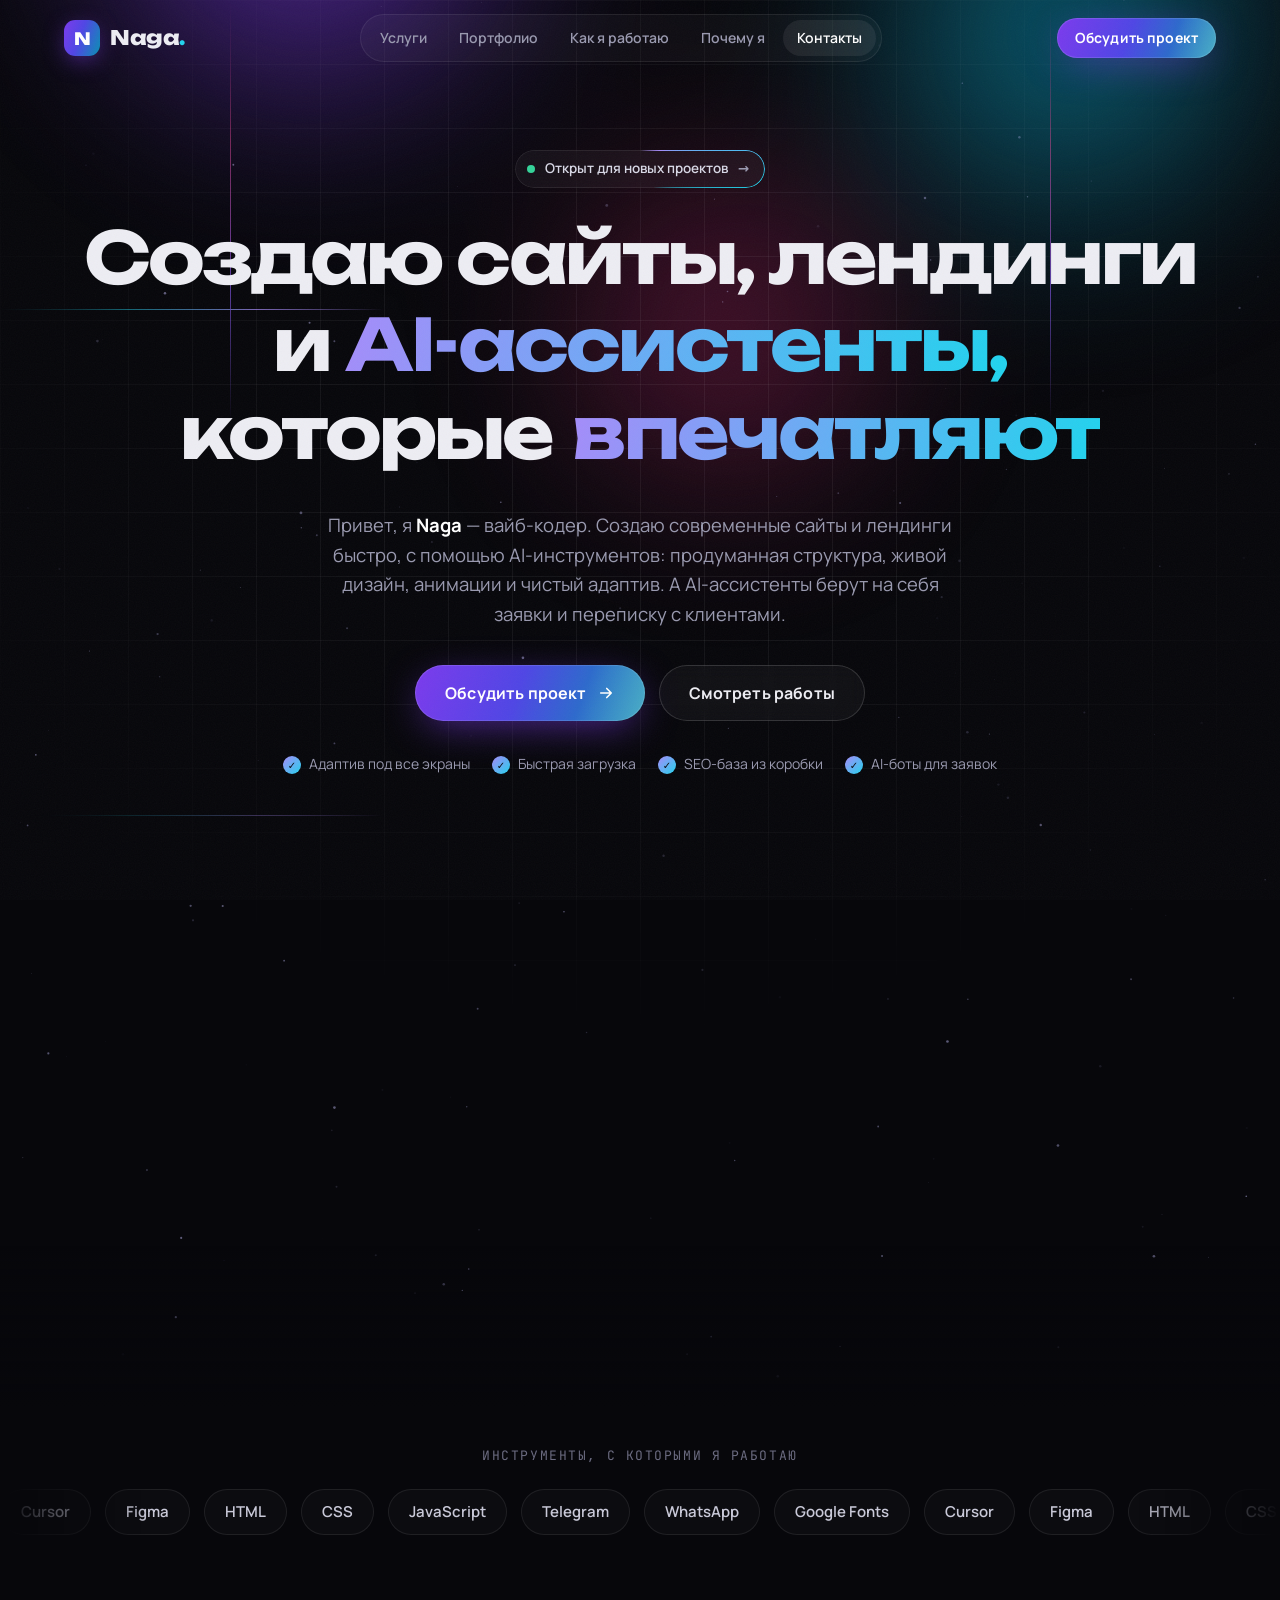
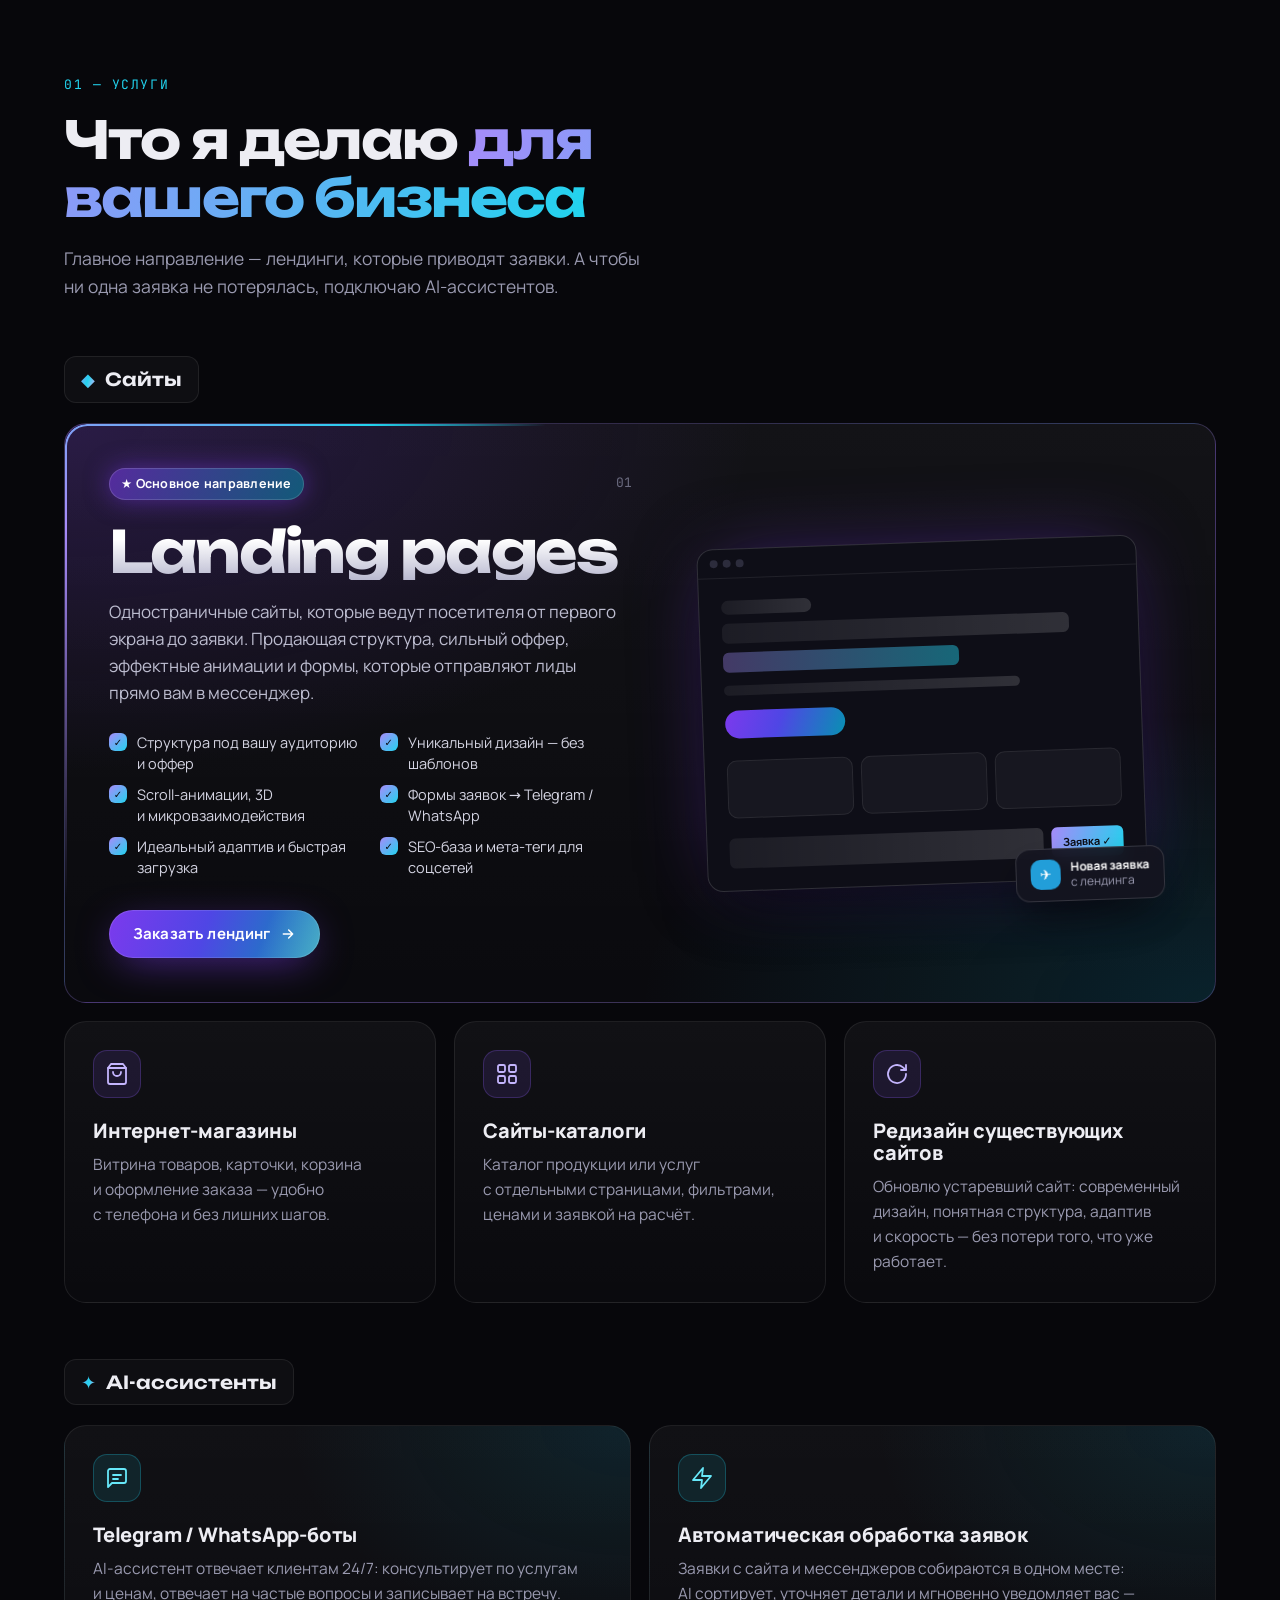
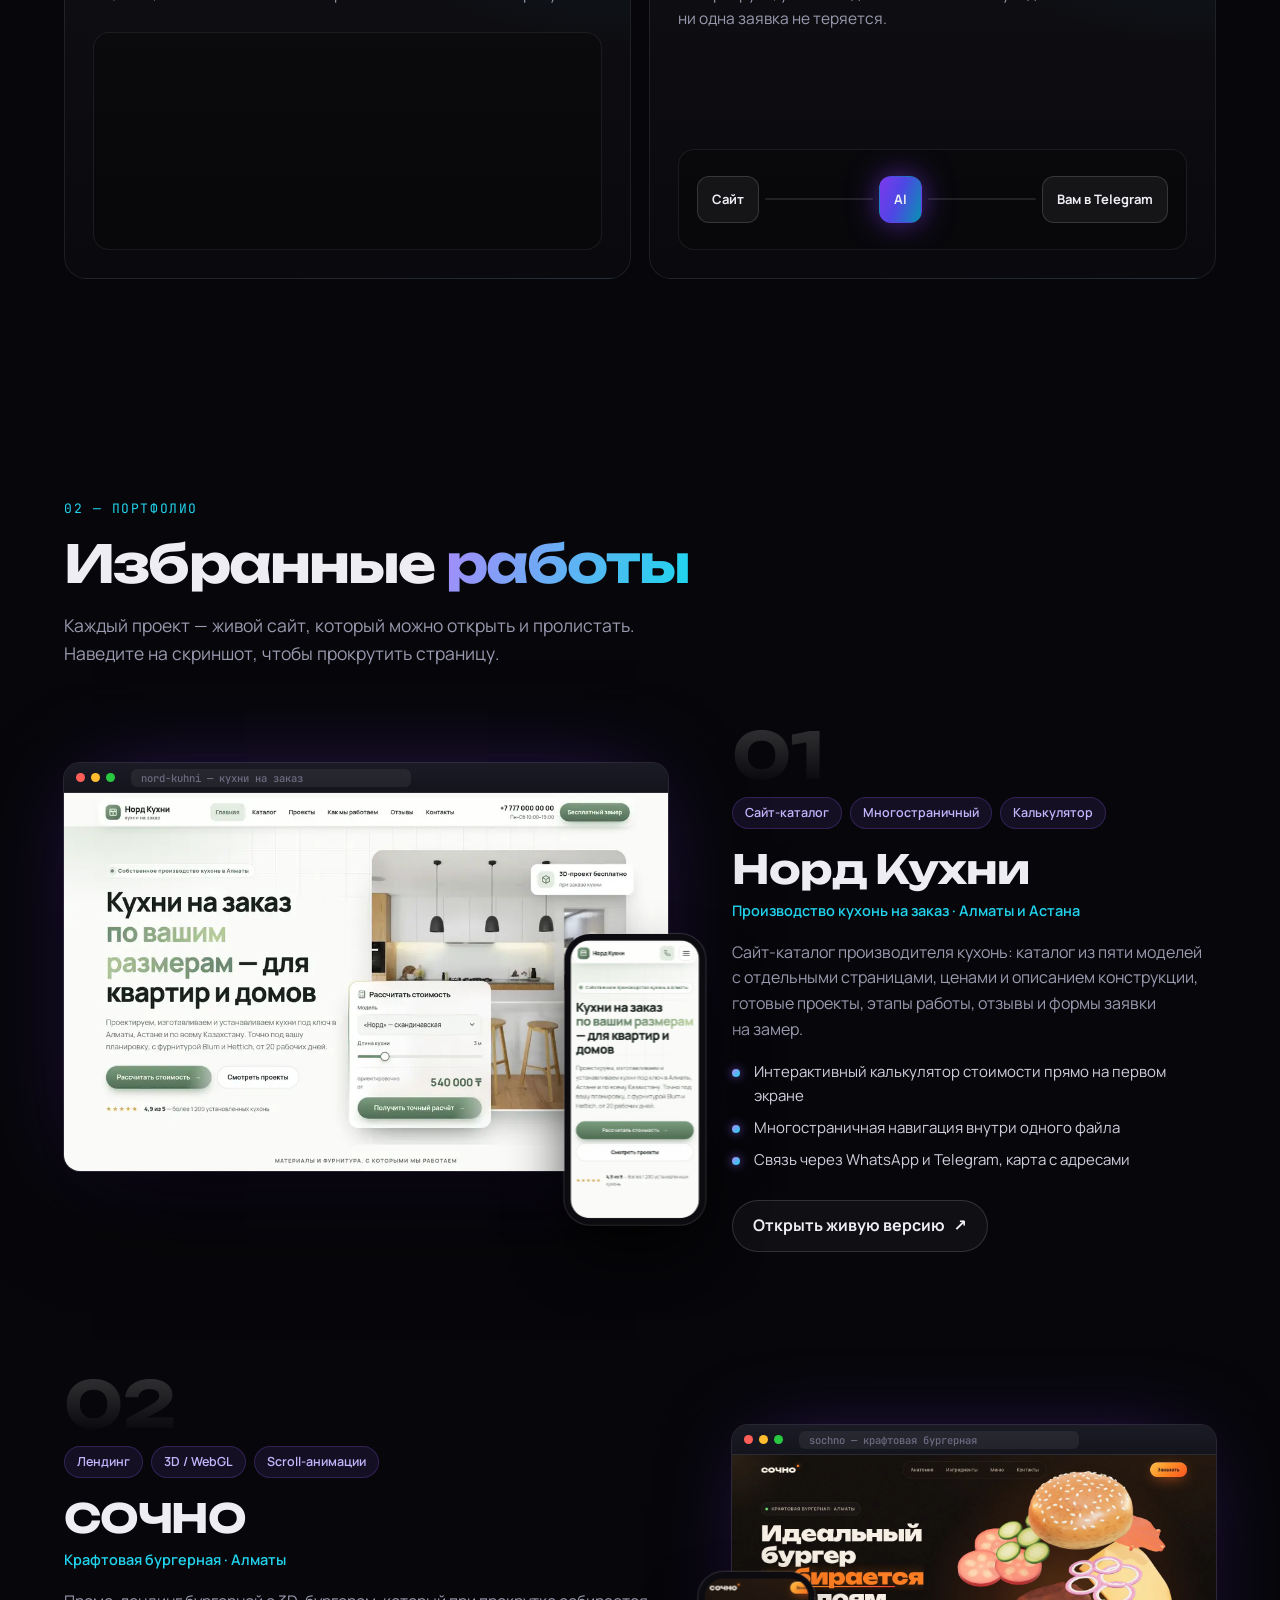
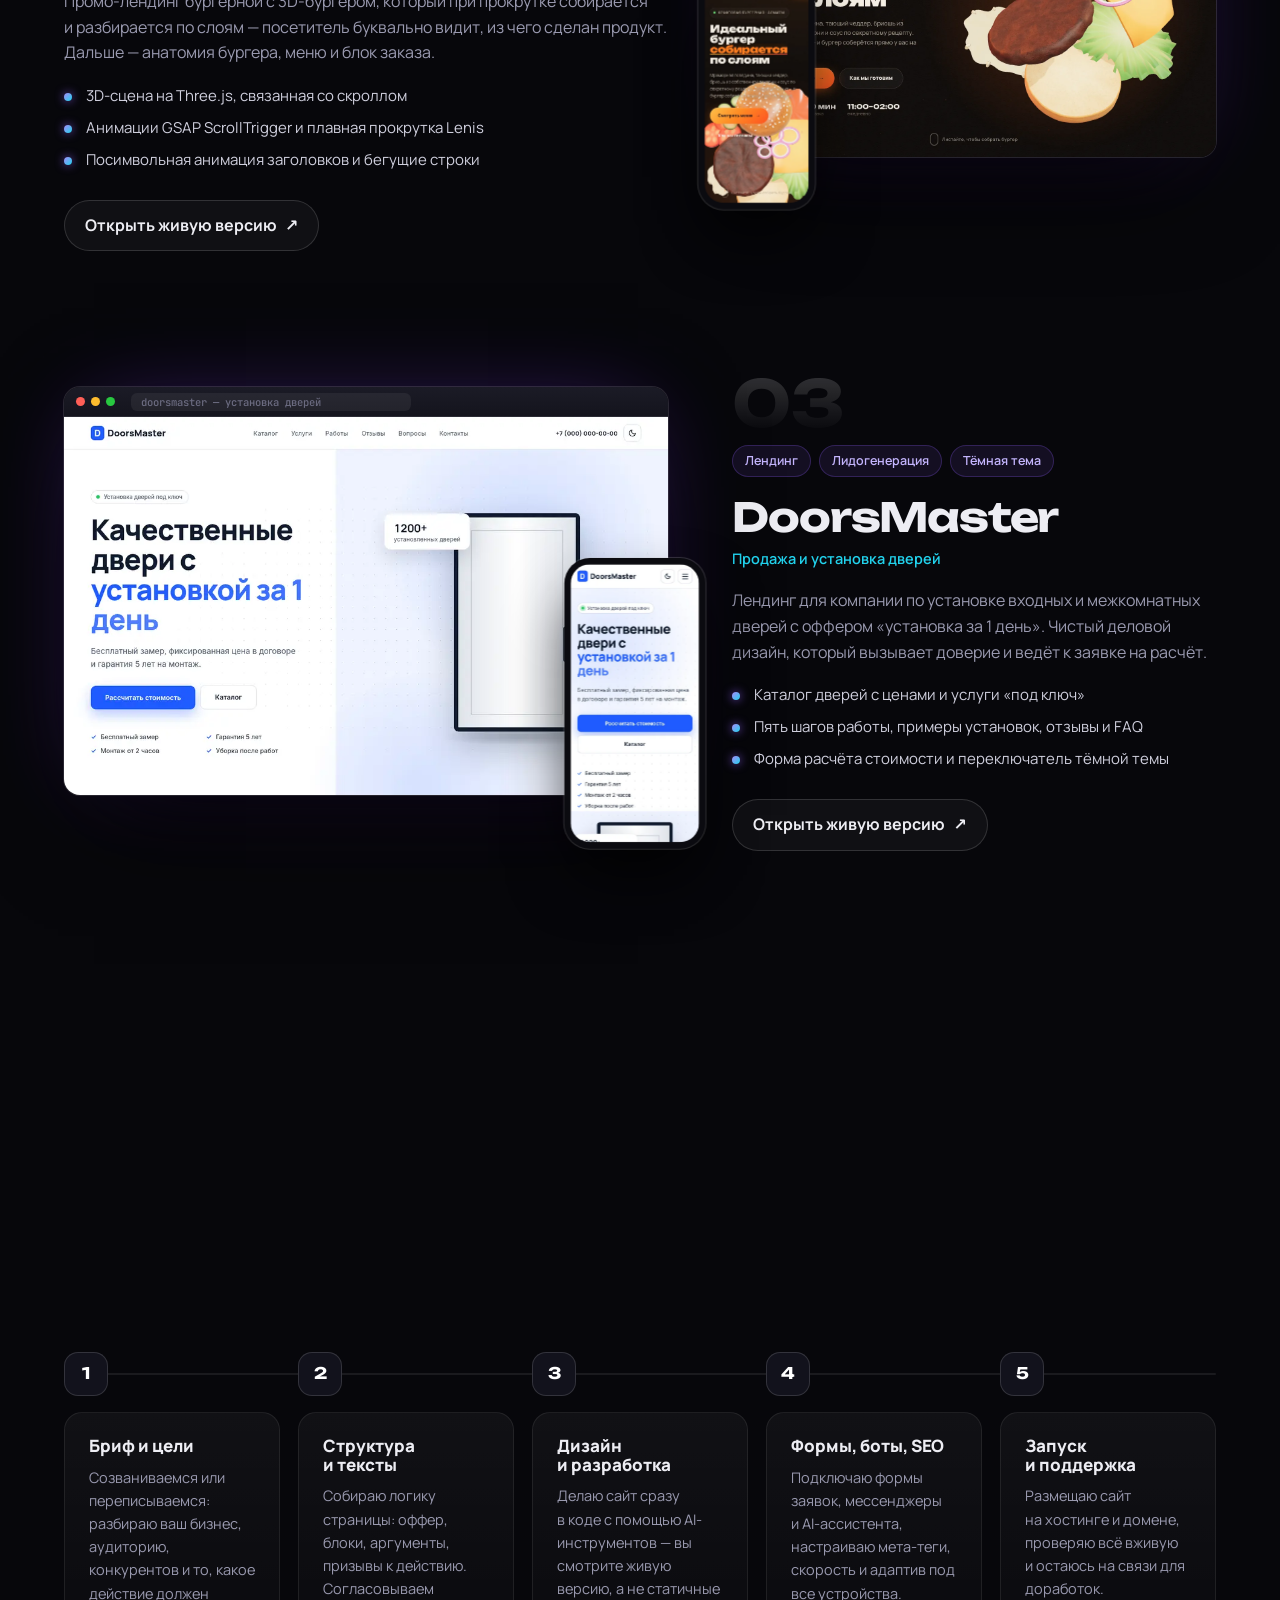
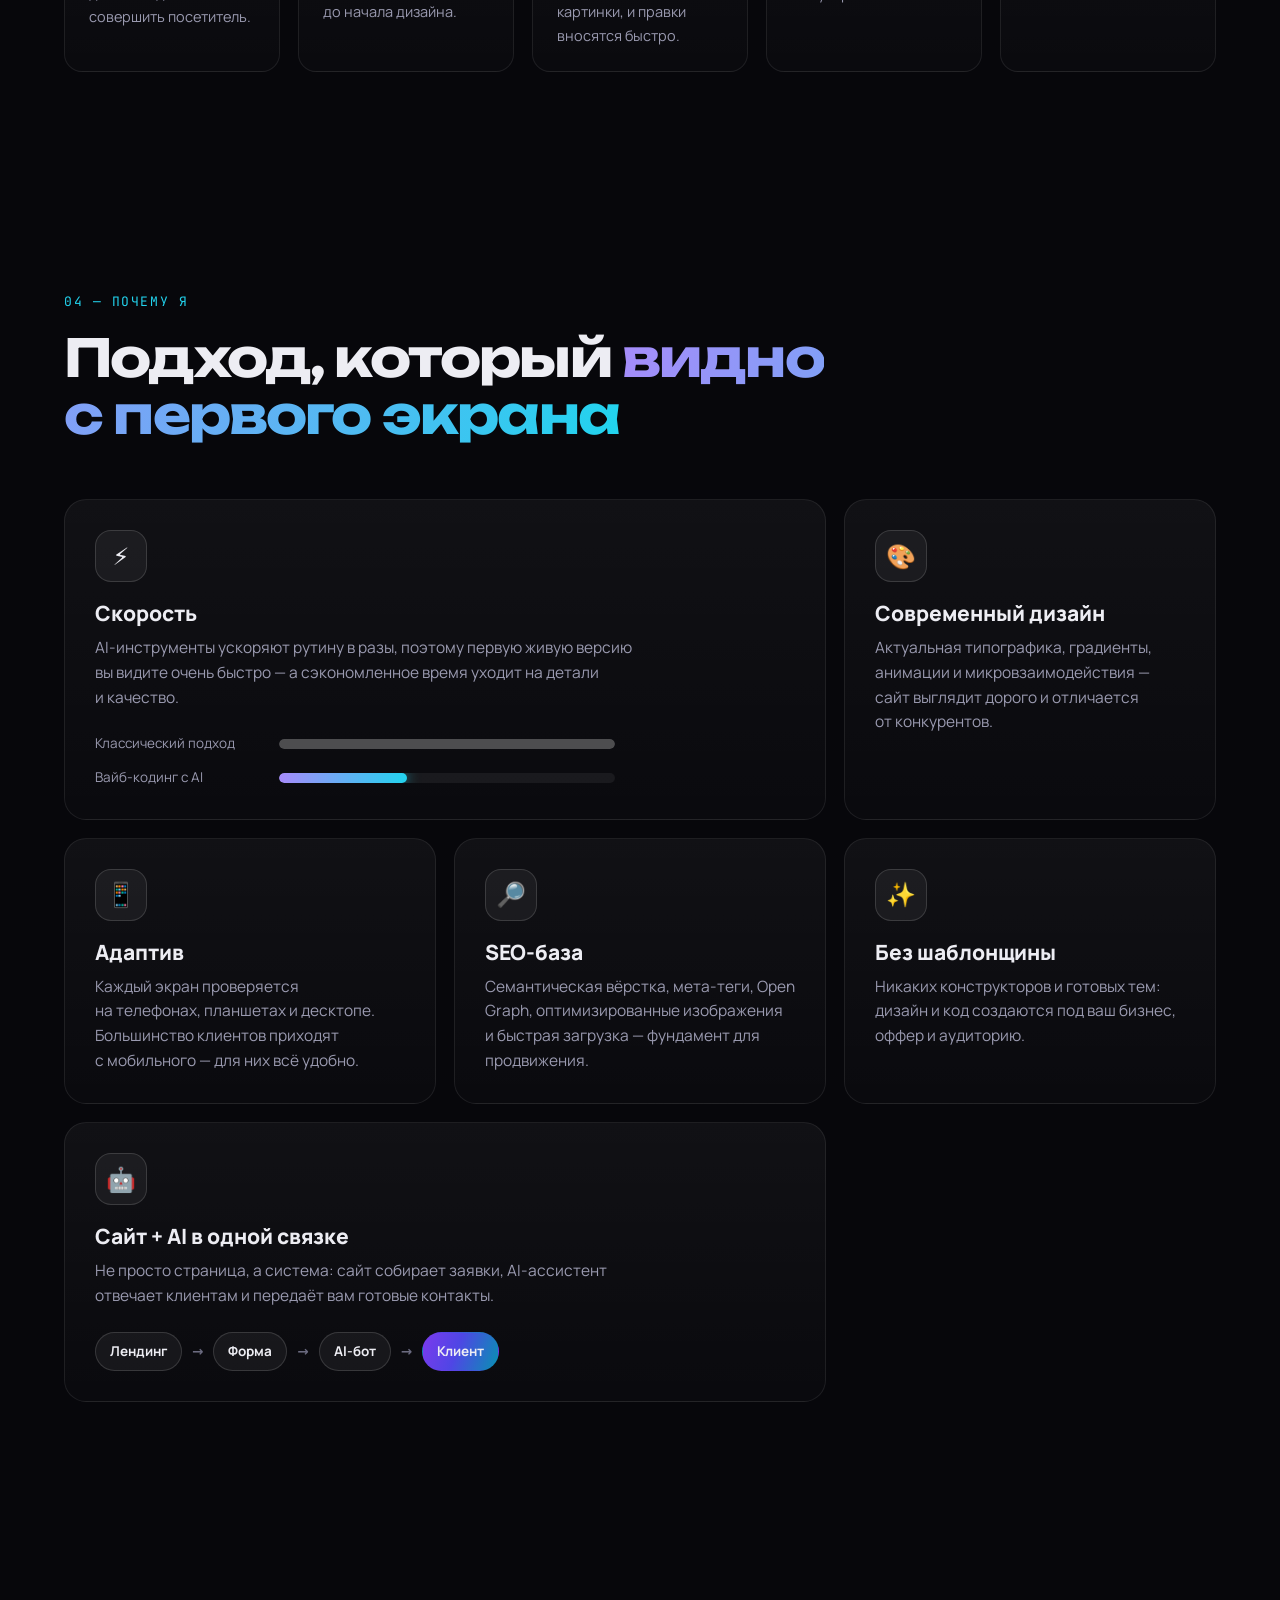
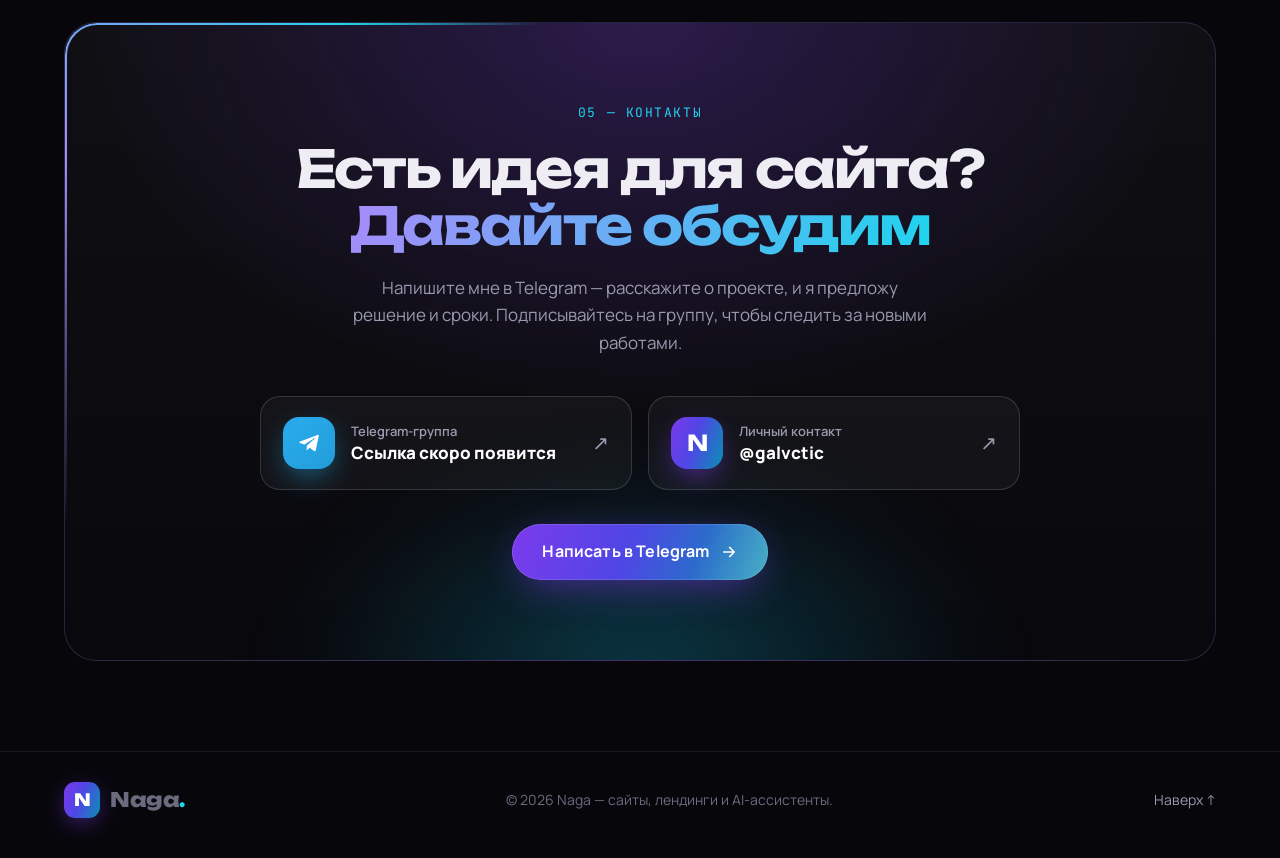
==== index.html @ 46226ffd "Add files via upload" ====
<!DOCTYPE html>
<html lang="ru">
<head>
  <meta charset="UTF-8">
  <meta name="viewport" content="width=device-width, initial-scale=1">
  <title>Naga — сайты, лендинги и AI-ассистенты</title>
  <meta name="description" content="Naga — вайб-кодер. Создаю современные сайты, лендинги и AI-ассистентов быстро и с вниманием к деталям: дизайн, анимации, адаптив, SEO-база.">
  <meta name="theme-color" content="#07070b">
  <meta property="og:title" content="Naga — сайты, лендинги и AI-ассистенты">
  <meta property="og:description" content="Современные лендинги, интернет-магазины, сайты-каталоги и AI-боты для бизнеса.">
  <meta property="og:image" content="assets/img/nord-kitchens-desktop.webp">
  <link rel="icon" href="data:image/svg+xml,%3Csvg xmlns='http://www.w3.org/2000/svg' viewBox='0 0 64 64'%3E%3Cdefs%3E%3ClinearGradient id='g' x1='0' y1='0' x2='1' y2='1'%3E%3Cstop offset='0' stop-color='%238b5cf6'/%3E%3Cstop offset='1' stop-color='%2322d3ee'/%3E%3C/linearGradient%3E%3C/defs%3E%3Crect width='64' height='64' rx='16' fill='url(%23g)'/%3E%3Ctext x='32' y='44' font-family='Arial' font-weight='800' font-size='34' text-anchor='middle' fill='white'%3EN%3C/text%3E%3C/svg%3E">
  <link rel="stylesheet" href="assets/css/fonts.css">
  <link rel="stylesheet" href="assets/css/style.css">
</head>
<body>
  <div class="noise" aria-hidden="true"></div>
  <div class="cursor-glow" aria-hidden="true"></div>

  <!-- ============ NAV ============ -->
  <header class="nav" id="nav">
    <div class="container nav__inner">
      <a href="#top" class="logo" aria-label="Naga — на главную">
        <span class="logo__mark">N</span>
        <span class="logo__text">Naga<span class="logo__dot">.</span></span>
      </a>
      <nav class="nav__links" aria-label="Основная навигация">
        <a href="#services">Услуги</a>
        <a href="#works">Портфолио</a>
        <a href="#process">Как я работаю</a>
        <a href="#why">Почему я</a>
        <a href="#contacts">Контакты</a>
      </nav>
      <a href="#contacts" class="btn btn--shimmer btn--sm nav__cta"><span>Обсудить проект</span></a>
      <button class="nav__burger" aria-label="Открыть меню" aria-expanded="false"><span></span><span></span></button>
    </div>
    <div class="nav__mobile">
      <a href="#services">Услуги</a>
      <a href="#works">Портфолио</a>
      <a href="#process">Как я работаю</a>
      <a href="#why">Почему я</a>
      <a href="#contacts">Контакты</a>
    </div>
  </header>

  <main id="top">
    <!-- ============ HERO ============ -->
    <section class="hero">
      <div class="hero__bg" aria-hidden="true">
        <div class="aurora">
          <span class="aurora__blob a1"></span>
          <span class="aurora__blob a2"></span>
          <span class="aurora__blob a3"></span>
        </div>
        <div class="grid-bg"></div>
        <div class="beams">
          <span class="beam beam--h" style="--top:22%; --d:0s"></span>
          <span class="beam beam--h" style="--top:58%; --d:2.4s"></span>
          <span class="beam beam--v" style="--left:18%; --d:1.2s"></span>
          <span class="beam beam--v" style="--left:82%; --d:3.4s"></span>
        </div>
        <canvas class="stars" id="stars"></canvas>
      </div>

      <div class="container hero__content">
        <a href="#contacts" class="pill reveal">
          <span class="pill__dot"></span>
          Открыт для новых проектов
          <span class="pill__arrow">→</span>
        </a>

        <h1 class="hero__title">
          <span class="split-line"><span class="split">Создаю сайты, лендинги</span></span>
          <span class="split-line"><span class="split">и&nbsp;<span class="grad-text">AI-ассистенты,</span></span></span>
          <span class="split-line hero__rotate-line">
            <span class="split">которые</span>
            <span class="word-rotate" aria-live="polite">
              <span class="word-rotate__item is-active">продают</span>
              <span class="word-rotate__item">впечатляют</span>
              <span class="word-rotate__item">работают 24/7</span>
            </span>
          </span>
        </h1>

        <p class="hero__lead reveal" style="--delay:.5s">
          Привет, я <strong>Naga</strong> — вайб-кодер. Создаю современные сайты и&nbsp;лендинги быстро, с&nbsp;помощью AI-инструментов: продуманная структура, живой дизайн, анимации и&nbsp;чистый адаптив. А&nbsp;AI-ассистенты берут на&nbsp;себя заявки и&nbsp;переписку с&nbsp;клиентами.
        </p>

        <div class="hero__actions reveal" style="--delay:.65s">
          <a href="#contacts" class="btn btn--shimmer btn--lg"><span>Обсудить проект</span>
            <svg width="18" height="18" viewBox="0 0 24 24" fill="none" stroke="currentColor" stroke-width="2.2" stroke-linecap="round" stroke-linejoin="round"><path d="M5 12h14M13 6l6 6-6 6"/></svg>
          </a>
          <a href="#works" class="btn btn--ghost btn--lg"><span>Смотреть работы</span></a>
        </div>

        <ul class="hero__chips reveal" style="--delay:.8s">
          <li><span class="tick">✓</span>Адаптив под все экраны</li>
          <li><span class="tick">✓</span>Быстрая загрузка</li>
          <li><span class="tick">✓</span>SEO-база из коробки</li>
          <li><span class="tick">✓</span>AI-боты для заявок</li>
        </ul>
      </div>

      <!-- floating 3D showcase -->
      <div class="container">
        <div class="showcase reveal" style="--delay:.9s" id="showcase">
          <div class="showcase__stage">
            <figure class="sframe sframe--left">
              <div class="bframe__bar"><i></i><i></i><i></i><span>sochno.kz</span></div>
              <img src="assets/img/sochno-burgers-desktop-sm.webp" alt="Лендинг бургерной СОЧНО" width="720" height="450" loading="eager">
            </figure>
            <figure class="sframe sframe--center">
              <div class="bframe__bar"><i></i><i></i><i></i><span>nord-kuhni.kz</span></div>
              <img src="assets/img/nord-kitchens-desktop.webp" alt="Сайт Норд Кухни" width="1440" height="900" loading="eager">
            </figure>
            <figure class="sframe sframe--right">
              <div class="bframe__bar"><i></i><i></i><i></i><span>doorsmaster.kz</span></div>
              <img src="assets/img/doorsmaster-desktop-sm.webp" alt="Лендинг DoorsMaster" width="720" height="450" loading="eager">
            </figure>
          </div>
          <div class="showcase__glow"></div>
        </div>
      </div>
    </section>

    <!-- ============ MARQUEE ============ -->
    <section class="marquee-sec" aria-label="Инструменты и технологии">
      <p class="eyebrow eyebrow--center">Инструменты, с&nbsp;которыми я&nbsp;работаю</p>
      <div class="marquee">
        <div class="marquee__track">
          <span>Cursor</span><span>Figma</span><span>HTML</span><span>CSS</span><span>JavaScript</span><span>Telegram</span><span>WhatsApp</span><span>Google Fonts</span><span>Cursor</span><span>Figma</span><span>HTML</span><span>CSS</span><span>JavaScript</span><span>Telegram</span><span>WhatsApp</span><span>Google Fonts</span>
        </div>
        <div class="marquee__track" aria-hidden="true">
          <span>Cursor</span><span>Figma</span><span>HTML</span><span>CSS</span><span>JavaScript</span><span>Telegram</span><span>WhatsApp</span><span>Google Fonts</span><span>Cursor</span><span>Figma</span><span>HTML</span><span>CSS</span><span>JavaScript</span><span>Telegram</span><span>WhatsApp</span><span>Google Fonts</span>
        </div>
      </div>
    </section>

    <!-- ============ SERVICES ============ -->
    <section class="section" id="services">
      <div class="container">
        <div class="section__head reveal">
          <p class="eyebrow">01 — Услуги</p>
          <h2 class="h2">Что я&nbsp;делаю <span class="grad-text">для вашего бизнеса</span></h2>
          <p class="section__sub">Главное направление — лендинги, которые приводят заявки. А&nbsp;чтобы ни&nbsp;одна заявка не&nbsp;потерялась, подключаю AI-ассистентов.</p>
        </div>

        <div class="group-label reveal"><span class="group-label__icon">◆</span> Сайты</div>
        <div class="services">
          <!-- FEATURED: Landing pages -->
          <article class="card card--featured spot reveal">
            <div class="border-beam" aria-hidden="true"></div>
            <div class="featured__body">
              <div class="featured__top">
                <span class="badge badge--hot">★ Основное направление</span>
                <span class="card__num">01</span>
              </div>
              <h3 class="featured__title">Landing pages</h3>
              <p class="featured__text">Одностраничные сайты, которые ведут посетителя от&nbsp;первого экрана до&nbsp;заявки. Продающая структура, сильный оффер, эффектные анимации и&nbsp;формы, которые отправляют лиды прямо вам в&nbsp;мессенджер.</p>
              <ul class="checklist">
                <li>Структура под вашу аудиторию и&nbsp;оффер</li>
                <li>Уникальный дизайн — без шаблонов</li>
                <li>Scroll-анимации, 3D и&nbsp;микровзаимодействия</li>
                <li>Формы заявок → Telegram / WhatsApp</li>
                <li>Идеальный адаптив и&nbsp;быстрая загрузка</li>
                <li>SEO-база и&nbsp;мета-теги для соцсетей</li>
              </ul>
              <a href="#contacts" class="btn btn--shimmer"><span>Заказать лендинг</span>
                <svg width="16" height="16" viewBox="0 0 24 24" fill="none" stroke="currentColor" stroke-width="2.2" stroke-linecap="round" stroke-linejoin="round"><path d="M5 12h14M13 6l6 6-6 6"/></svg>
              </a>
            </div>
            <div class="featured__visual" aria-hidden="true">
              <div class="wire">
                <div class="wire__bar"><i></i><i></i><i></i></div>
                <div class="wire__hero">
                  <span class="sk sk--pill"></span>
                  <span class="sk sk--h1"></span>
                  <span class="sk sk--h1 short"></span>
                  <span class="sk sk--p"></span>
                  <span class="sk sk--btn"></span>
                </div>
                <div class="wire__cards"><span></span><span></span><span></span></div>
                <div class="wire__form"><span class="sk sk--input"></span><span class="sk sk--send">Заявка ✓</span></div>
                <div class="wire__toast"><span class="toast__icon">✈</span><span><b>Новая заявка</b><br>с лендинга</span></div>
              </div>
            </div>
          </article>

          <article class="card spot reveal">
            <div class="card__icon">
              <svg viewBox="0 0 24 24" fill="none" stroke="currentColor" stroke-width="1.8" stroke-linecap="round" stroke-linejoin="round"><path d="M6 2 3 6v14a2 2 0 0 0 2 2h14a2 2 0 0 0 2-2V6l-3-4z"/><path d="M3 6h18"/><path d="M16 10a4 4 0 0 1-8 0"/></svg>
            </div>
            <h3 class="card__title">Интернет-магазины</h3>
            <p class="card__text">Витрина товаров, карточки, корзина и&nbsp;оформление заказа — удобно с&nbsp;телефона и&nbsp;без лишних шагов.</p>
          </article>

          <article class="card spot reveal">
            <div class="card__icon">
              <svg viewBox="0 0 24 24" fill="none" stroke="currentColor" stroke-width="1.8" stroke-linecap="round" stroke-linejoin="round"><rect x="3" y="3" width="7" height="7" rx="1.5"/><rect x="14" y="3" width="7" height="7" rx="1.5"/><rect x="3" y="14" width="7" height="7" rx="1.5"/><rect x="14" y="14" width="7" height="7" rx="1.5"/></svg>
            </div>
            <h3 class="card__title">Сайты-каталоги</h3>
            <p class="card__text">Каталог продукции или услуг с&nbsp;отдельными страницами, фильтрами, ценами и&nbsp;заявкой на&nbsp;расчёт.</p>
          </article>

          <article class="card spot reveal">
            <div class="card__icon">
              <svg viewBox="0 0 24 24" fill="none" stroke="currentColor" stroke-width="1.8" stroke-linecap="round" stroke-linejoin="round"><path d="M21 12a9 9 0 1 1-3-6.7L21 8"/><path d="M21 3v5h-5"/></svg>
            </div>
            <h3 class="card__title">Редизайн существующих сайтов</h3>
            <p class="card__text">Обновлю устаревший сайт: современный дизайн, понятная структура, адаптив и&nbsp;скорость — без потери того, что уже работает.</p>
          </article>
        </div>

        <div class="group-label reveal"><span class="group-label__icon">✦</span> AI-ассистенты</div>
        <div class="services services--ai">
          <article class="card card--ai spot reveal">
            <div class="ai__text">
              <div class="card__icon card__icon--ai">
                <svg viewBox="0 0 24 24" fill="none" stroke="currentColor" stroke-width="1.8" stroke-linecap="round" stroke-linejoin="round"><path d="M21 15a2 2 0 0 1-2 2H7l-4 4V5a2 2 0 0 1 2-2h14a2 2 0 0 1 2 2z"/><path d="M8 9h8M8 13h5"/></svg>
              </div>
              <h3 class="card__title">Telegram / WhatsApp-боты</h3>
              <p class="card__text">AI-ассистент отвечает клиентам 24/7: консультирует по&nbsp;услугам и&nbsp;ценам, отвечает на&nbsp;частые вопросы и&nbsp;записывает на&nbsp;встречу.</p>
            </div>
            <div class="chat" aria-hidden="true">
              <div class="chat__msg chat__msg--in">Здравствуйте! Сколько стоит кухня 3 метра?</div>
              <div class="chat__msg chat__msg--out">Добрый день! 👋 Подскажу ориентир по&nbsp;цене и&nbsp;запишу на&nbsp;бесплатный замер. Какой город?</div>
              <div class="chat__msg chat__msg--in">Алматы</div>
              <div class="chat__typing"><i></i><i></i><i></i></div>
            </div>
          </article>

          <article class="card card--ai spot reveal">
            <div class="ai__text">
              <div class="card__icon card__icon--ai">
                <svg viewBox="0 0 24 24" fill="none" stroke="currentColor" stroke-width="1.8" stroke-linecap="round" stroke-linejoin="round"><path d="M13 2 3 14h9l-1 8 10-12h-9z"/></svg>
              </div>
              <h3 class="card__title">Автоматическая обработка заявок</h3>
              <p class="card__text">Заявки с&nbsp;сайта и&nbsp;мессенджеров собираются в&nbsp;одном месте: AI&nbsp;сортирует, уточняет детали и&nbsp;мгновенно уведомляет вас — ни&nbsp;одна заявка не&nbsp;теряется.</p>
            </div>
            <div class="flow" aria-hidden="true">
              <div class="flow__node">Сайт</div>
              <div class="flow__line"><i></i></div>
              <div class="flow__node flow__node--ai">AI</div>
              <div class="flow__line"><i></i></div>
              <div class="flow__node">Вам в&nbsp;Telegram</div>
            </div>
          </article>
        </div>
      </div>
    </section>

    <!-- ============ WORKS ============ -->
    <section class="section" id="works">
      <div class="container">
        <div class="section__head reveal">
          <p class="eyebrow">02 — Портфолио</p>
          <h2 class="h2">Избранные <span class="grad-text">работы</span></h2>
          <p class="section__sub">Каждый проект — живой сайт, который можно открыть и&nbsp;пролистать. Наведите на&nbsp;скриншот, чтобы прокрутить страницу.</p>
        </div>

        <!-- Case 1 -->
        <article class="case reveal">
          <div class="case__media">
            <a class="bframe tilt" href="works/nord-kitchens.html" target="_blank" rel="noopener" aria-label="Открыть сайт Норд Кухни">
              <div class="bframe__bar"><i></i><i></i><i></i><span>nord-kuhni — кухни на заказ</span></div>
              <div class="bframe__screen bframe__screen--scroll">
                <img src="assets/img/nord-kitchens-full.webp" alt="Сайт «Норд Кухни» — полная страница" width="1000" height="4883" loading="lazy">
              </div>
            </a>
            <div class="phone">
              <img src="assets/img/nord-kitchens-mobile.webp" alt="Мобильная версия «Норд Кухни»" width="390" height="844" loading="lazy">
            </div>
          </div>
          <div class="case__info">
            <span class="case__num">01</span>
            <div class="tags"><span>Сайт-каталог</span><span>Многостраничный</span><span>Калькулятор</span></div>
            <h3 class="case__title">Норд Кухни</h3>
            <p class="case__niche">Производство кухонь на&nbsp;заказ · Алматы и&nbsp;Астана</p>
            <p class="case__text">Сайт-каталог производителя кухонь: каталог из&nbsp;пяти моделей с&nbsp;отдельными страницами, ценами и&nbsp;описанием конструкции, готовые проекты, этапы работы, отзывы и&nbsp;формы заявки на&nbsp;замер.</p>
            <ul class="case__list">
              <li>Интерактивный калькулятор стоимости прямо на&nbsp;первом экране</li>
              <li>Многостраничная навигация внутри одного файла</li>
              <li>Связь через WhatsApp и&nbsp;Telegram, карта с&nbsp;адресами</li>
            </ul>
            <a href="works/nord-kitchens.html" target="_blank" rel="noopener" class="link-arrow">Открыть живую версию <span>↗</span></a>
          </div>
        </article>

        <!-- Case 2 -->
        <article class="case case--reverse reveal">
          <div class="case__media">
            <a class="bframe tilt" href="works/sochno-burgers.html" target="_blank" rel="noopener" aria-label="Открыть лендинг СОЧНО">
              <div class="bframe__bar"><i></i><i></i><i></i><span>sochno — крафтовая бургерная</span></div>
              <div class="bframe__screen bframe__screen--swap">
                <img src="assets/img/sochno-burgers-desktop.webp" alt="Лендинг «СОЧНО» — первый экран" width="1440" height="900" loading="lazy">
                <img class="swap" src="assets/img/sochno-burgers-scroll.webp" alt="Лендинг «СОЧНО» — бургер в собранном виде" width="1440" height="900" loading="lazy">
              </div>
            </a>
            <div class="phone">
              <img src="assets/img/sochno-burgers-mobile.webp" alt="Мобильная версия «СОЧНО»" width="390" height="844" loading="lazy">
            </div>
          </div>
          <div class="case__info">
            <span class="case__num">02</span>
            <div class="tags"><span>Лендинг</span><span>3D / WebGL</span><span>Scroll-анимации</span></div>
            <h3 class="case__title">СОЧНО</h3>
            <p class="case__niche">Крафтовая бургерная · Алматы</p>
            <p class="case__text">Промо-лендинг бургерной с&nbsp;3D-бургером, который при прокрутке собирается и&nbsp;разбирается по&nbsp;слоям — посетитель буквально видит, из&nbsp;чего сделан продукт. Дальше — анатомия бургера, меню и&nbsp;блок заказа.</p>
            <ul class="case__list">
              <li>3D-сцена на&nbsp;Three.js, связанная со&nbsp;скроллом</li>
              <li>Анимации GSAP ScrollTrigger и&nbsp;плавная прокрутка Lenis</li>
              <li>Посимвольная анимация заголовков и&nbsp;бегущие строки</li>
            </ul>
            <a href="works/sochno-burgers.html" target="_blank" rel="noopener" class="link-arrow">Открыть живую версию <span>↗</span></a>
          </div>
        </article>

        <!-- Case 3 -->
        <article class="case reveal">
          <div class="case__media">
            <a class="bframe tilt" href="works/doorsmaster.html" target="_blank" rel="noopener" aria-label="Открыть лендинг DoorsMaster">
              <div class="bframe__bar"><i></i><i></i><i></i><span>doorsmaster — установка дверей</span></div>
              <div class="bframe__screen bframe__screen--scroll">
                <img src="assets/img/doorsmaster-full.webp" alt="Лендинг DoorsMaster — полная страница" width="1000" height="5176" loading="lazy">
              </div>
            </a>
            <div class="phone">
              <img src="assets/img/doorsmaster-mobile.webp" alt="Мобильная версия DoorsMaster" width="390" height="844" loading="lazy">
            </div>
          </div>
          <div class="case__info">
            <span class="case__num">03</span>
            <div class="tags"><span>Лендинг</span><span>Лидогенерация</span><span>Тёмная тема</span></div>
            <h3 class="case__title">DoorsMaster</h3>
            <p class="case__niche">Продажа и&nbsp;установка дверей</p>
            <p class="case__text">Лендинг для компании по&nbsp;установке входных и&nbsp;межкомнатных дверей с&nbsp;оффером «установка за&nbsp;1&nbsp;день». Чистый деловой дизайн, который вызывает доверие и&nbsp;ведёт к&nbsp;заявке на&nbsp;расчёт.</p>
            <ul class="case__list">
              <li>Каталог дверей с&nbsp;ценами и&nbsp;услуги «под ключ»</li>
              <li>Пять шагов работы, примеры установок, отзывы и&nbsp;FAQ</li>
              <li>Форма расчёта стоимости и&nbsp;переключатель тёмной темы</li>
            </ul>
            <a href="works/doorsmaster.html" target="_blank" rel="noopener" class="link-arrow">Открыть живую версию <span>↗</span></a>
          </div>
        </article>
      </div>
    </section>

    <!-- ============ PROCESS ============ -->
    <section class="section" id="process">
      <div class="container">
        <div class="section__head reveal">
          <p class="eyebrow">03 — Как я работаю</p>
          <h2 class="h2">От идеи до&nbsp;запуска — <span class="grad-text">прозрачно и&nbsp;быстро</span></h2>
          <p class="section__sub">Вы всегда знаете, на&nbsp;каком этапе проект, и&nbsp;видите результат вживую ещё до&nbsp;финала.</p>
        </div>

        <ol class="steps" id="steps">
          <li class="steps__progress" aria-hidden="true"><span></span></li>
          <li class="step reveal">
            <span class="step__dot">1</span>
            <div class="step__card spot">
              <h3>Бриф и&nbsp;цели</h3>
              <p>Созваниваемся или переписываемся: разбираю ваш бизнес, аудиторию, конкурентов и&nbsp;то, какое действие должен совершить посетитель.</p>
            </div>
          </li>
          <li class="step reveal">
            <span class="step__dot">2</span>
            <div class="step__card spot">
              <h3>Структура и&nbsp;тексты</h3>
              <p>Собираю логику страницы: оффер, блоки, аргументы, призывы к&nbsp;действию. Согласовываем до&nbsp;начала дизайна.</p>
            </div>
          </li>
          <li class="step reveal">
            <span class="step__dot">3</span>
            <div class="step__card spot">
              <h3>Дизайн и&nbsp;разработка</h3>
              <p>Делаю сайт сразу в&nbsp;коде с&nbsp;помощью AI-инструментов — вы смотрите живую версию, а&nbsp;не&nbsp;статичные картинки, и&nbsp;правки вносятся быстро.</p>
            </div>
          </li>
          <li class="step reveal">
            <span class="step__dot">4</span>
            <div class="step__card spot">
              <h3>Формы, боты, SEO</h3>
              <p>Подключаю формы заявок, мессенджеры и&nbsp;AI-ассистента, настраиваю мета-теги, скорость и&nbsp;адаптив под все устройства.</p>
            </div>
          </li>
          <li class="step reveal">
            <span class="step__dot">5</span>
            <div class="step__card spot">
              <h3>Запуск и&nbsp;поддержка</h3>
              <p>Размещаю сайт на&nbsp;хостинге и&nbsp;домене, проверяю всё вживую и&nbsp;остаюсь на&nbsp;связи для доработок.</p>
            </div>
          </li>
        </ol>
      </div>
    </section>

    <!-- ============ WHY ============ -->
    <section class="section" id="why">
      <div class="container">
        <div class="section__head reveal">
          <p class="eyebrow">04 — Почему я</p>
          <h2 class="h2">Подход, который <span class="grad-text">видно с&nbsp;первого экрана</span></h2>
        </div>

        <div class="bento">
          <article class="bento__item bento__item--wide spot reveal">
            <div class="bento__icon">⚡</div>
            <h3>Скорость</h3>
            <p>AI-инструменты ускоряют рутину в&nbsp;разы, поэтому первую живую версию вы&nbsp;видите очень быстро — а&nbsp;сэкономленное время уходит на&nbsp;детали и&nbsp;качество.</p>
            <div class="speed" aria-hidden="true">
              <div class="speed__row"><span>Классический подход</span><div class="speed__bar"><i style="--w:100%"></i></div></div>
              <div class="speed__row"><span>Вайб-кодинг с&nbsp;AI</span><div class="speed__bar speed__bar--fast"><i style="--w:38%"></i></div></div>
            </div>
          </article>
          <article class="bento__item spot reveal">
            <div class="bento__icon">🎨</div>
            <h3>Современный дизайн</h3>
            <p>Актуальная типографика, градиенты, анимации и&nbsp;микровзаимодействия — сайт выглядит дорого и&nbsp;отличается от&nbsp;конкурентов.</p>
          </article>
          <article class="bento__item spot reveal">
            <div class="bento__icon">📱</div>
            <h3>Адаптив</h3>
            <p>Каждый экран проверяется на&nbsp;телефонах, планшетах и&nbsp;десктопе. Большинство клиентов приходят с&nbsp;мобильного — для них всё удобно.</p>
          </article>
          <article class="bento__item spot reveal">
            <div class="bento__icon">🔎</div>
            <h3>SEO-база</h3>
            <p>Семантическая вёрстка, мета-теги, Open Graph, оптимизированные изображения и&nbsp;быстрая загрузка — фундамент для продвижения.</p>
          </article>
          <article class="bento__item spot reveal">
            <div class="bento__icon">✨</div>
            <h3>Без шаблонщины</h3>
            <p>Никаких конструкторов и&nbsp;готовых тем: дизайн и&nbsp;код создаются под ваш бизнес, оффер и&nbsp;аудиторию.</p>
          </article>
          <article class="bento__item bento__item--wide spot reveal">
            <div class="bento__icon">🤖</div>
            <h3>Сайт + AI в&nbsp;одной связке</h3>
            <p>Не&nbsp;просто страница, а&nbsp;система: сайт собирает заявки, AI-ассистент отвечает клиентам и&nbsp;передаёт вам готовые контакты.</p>
            <div class="feature-pills" aria-hidden="true">
              <span>Лендинг</span><span class="arrow">→</span><span>Форма</span><span class="arrow">→</span><span>AI-бот</span><span class="arrow">→</span><span class="hl">Клиент</span>
            </div>
          </article>
        </div>
      </div>
    </section>

    <!-- ============ CONTACTS ============ -->
    <section class="section section--contact" id="contacts">
      <div class="container">
        <div class="contact spot reveal">
          <div class="border-beam" aria-hidden="true"></div>
          <div class="contact__glow" aria-hidden="true"></div>
          <p class="eyebrow eyebrow--center">05 — Контакты</p>
          <h2 class="h2 contact__title">Есть идея для сайта?<br><span class="grad-text">Давайте обсудим</span></h2>
          <p class="contact__sub">Напишите мне в&nbsp;Telegram — расскажите о&nbsp;проекте, и&nbsp;я&nbsp;предложу решение и&nbsp;сроки. Подписывайтесь на&nbsp;группу, чтобы следить за&nbsp;новыми работами.</p>

          <div class="contact__grid">
            <!-- TODO: telegram group link -->
            <a href="#" class="contact__card contact__card--tg" data-placeholder="telegram-group">
              <span class="contact__icon">
                <svg viewBox="0 0 24 24" fill="currentColor"><path d="M9.78 18.65l.28-4.23 7.68-6.92c.34-.31-.07-.46-.52-.19L7.74 13.3 3.64 12c-.88-.25-.89-.86.2-1.3l15.97-6.16c.73-.33 1.43.18 1.15 1.3l-2.72 12.81c-.19.91-.74 1.13-1.5.71L12.6 16.3l-1.99 1.93c-.23.23-.42.42-.83.42z"/></svg>
              </span>
              <span class="contact__meta">
                <span class="contact__label">Telegram-группа</span>
                <span class="contact__value">Ссылка скоро появится</span>
              </span>
              <span class="contact__go">↗</span>
            </a>

            <a href="https://t.me/galvctic?text=%D0%97%D0%B4%D1%80%D0%B0%D0%B2%D1%81%D1%82%D0%B2%D1%83%D0%B9%D1%82%D0%B5%2C%20%D1%8F%20%D1%85%D0%BE%D1%82%D0%B5%D0%BB%20%D0%B1%D1%8B%20%D0%BE%D0%B1%D1%81%D1%83%D0%B4%D0%B8%D1%82%D1%8C%20%D1%81%20%D0%B2%D0%B0%D0%BC%D0%B8%20%D0%BF%D1%80%D0%BE%D0%B5%D0%BA%D1%82" class="contact__card" target="_blank" rel="noopener">
              <span class="contact__icon contact__icon--me">N</span>
              <span class="contact__meta">
                <span class="contact__label">Личный контакт</span>
                <span class="contact__value">@galvctic</span>
              </span>
              <span class="contact__go">↗</span>
            </a>
          </div>

          <a href="https://t.me/galvctic?text=%D0%97%D0%B4%D1%80%D0%B0%D0%B2%D1%81%D1%82%D0%B2%D1%83%D0%B9%D1%82%D0%B5%2C%20%D1%8F%20%D1%85%D0%BE%D1%82%D0%B5%D0%BB%20%D0%B1%D1%8B%20%D0%BE%D0%B1%D1%81%D1%83%D0%B4%D0%B8%D1%82%D1%8C%20%D1%81%20%D0%B2%D0%B0%D0%BC%D0%B8%20%D0%BF%D1%80%D0%BE%D0%B5%D0%BA%D1%82" class="btn btn--shimmer btn--lg contact__cta" target="_blank" rel="noopener"><span>Написать в&nbsp;Telegram</span>
            <svg width="18" height="18" viewBox="0 0 24 24" fill="none" stroke="currentColor" stroke-width="2.2" stroke-linecap="round" stroke-linejoin="round"><path d="M5 12h14M13 6l6 6-6 6"/></svg>
          </a>
        </div>
      </div>
    </section>
  </main>

  <footer class="footer">
    <div class="container footer__inner">
      <a href="#top" class="logo"><span class="logo__mark">N</span><span class="logo__text">Naga<span class="logo__dot">.</span></span></a>
      <p>© <span id="year">2026</span> Naga — сайты, лендинги и&nbsp;AI-ассистенты.</p>
      <a href="#top" class="footer__top">Наверх ↑</a>
    </div>
  </footer>

  <script src="assets/js/main.js"></script>
</body>
</html>
---- assets/css/fonts.css ----
/* Self-hosted Google Fonts (SIL Open Font License). Subsets: latin, latin-ext, cyrillic, cyrillic-ext */
/* Manrope — cyrillic-ext */
@font-face {
  font-family: 'Manrope';
  font-style: normal;
  font-weight: 400;
  font-display: swap;
  src: url(../fonts/manrope-cyrillic-ext-400-800.woff2) format('woff2');
  unicode-range: U+0460-052F, U+1C80-1C8A, U+20B4, U+2DE0-2DFF, U+A640-A69F, U+FE2E-FE2F;
}
/* Manrope — cyrillic */
@font-face {
  font-family: 'Manrope';
  font-style: normal;
  font-weight: 400;
  font-display: swap;
  src: url(../fonts/manrope-cyrillic-400-800.woff2) format('woff2');
  unicode-range: U+0301, U+0400-045F, U+0490-0491, U+04B0-04B1, U+2116;
}
/* Manrope — latin-ext */
@font-face {
  font-family: 'Manrope';
  font-style: normal;
  font-weight: 400;
  font-display: swap;
  src: url(../fonts/manrope-latin-ext-400-800.woff2) format('woff2');
  unicode-range: U+0100-02BA, U+02BD-02C5, U+02C7-02CC, U+02CE-02D7, U+02DD-02FF, U+0304, U+0308, U+0329, U+1D00-1DBF, U+1E00-1E9F, U+1EF2-1EFF, U+2020, U+20A0-20AB, U+20AD-20C4, U+2113, U+2C60-2C7F, U+A720-A7FF;
}
/* Manrope — latin */
@font-face {
  font-family: 'Manrope';
  font-style: normal;
  font-weight: 400;
  font-display: swap;
  src: url(../fonts/manrope-latin-400-800.woff2) format('woff2');
  unicode-range: U+0000-00FF, U+0131, U+0152-0153, U+02BB-02BC, U+02C6, U+02DA, U+02DC, U+0304, U+0308, U+0329, U+2000-206F, U+20AC, U+2122, U+2191, U+2193, U+2212, U+2215, U+FEFF, U+FFFD;
}
/* Manrope — cyrillic-ext */
@font-face {
  font-family: 'Manrope';
  font-style: normal;
  font-weight: 500;
  font-display: swap;
  src: url(../fonts/manrope-cyrillic-ext-400-800.woff2) format('woff2');
  unicode-range: U+0460-052F, U+1C80-1C8A, U+20B4, U+2DE0-2DFF, U+A640-A69F, U+FE2E-FE2F;
}
/* Manrope — cyrillic */
@font-face {
  font-family: 'Manrope';
  font-style: normal;
  font-weight: 500;
  font-display: swap;
  src: url(../fonts/manrope-cyrillic-400-800.woff2) format('woff2');
  unicode-range: U+0301, U+0400-045F, U+0490-0491, U+04B0-04B1, U+2116;
}
/* Manrope — latin-ext */
@font-face {
  font-family: 'Manrope';
  font-style: normal;
  font-weight: 500;
  font-display: swap;
  src: url(../fonts/manrope-latin-ext-400-800.woff2) format('woff2');
  unicode-range: U+0100-02BA, U+02BD-02C5, U+02C7-02CC, U+02CE-02D7, U+02DD-02FF, U+0304, U+0308, U+0329, U+1D00-1DBF, U+1E00-1E9F, U+1EF2-1EFF, U+2020, U+20A0-20AB, U+20AD-20C4, U+2113, U+2C60-2C7F, U+A720-A7FF;
}
/* Manrope — latin */
@font-face {
  font-family: 'Manrope';
  font-style: normal;
  font-weight: 500;
  font-display: swap;
  src: url(../fonts/manrope-latin-400-800.woff2) format('woff2');
  unicode-range: U+0000-00FF, U+0131, U+0152-0153, U+02BB-02BC, U+02C6, U+02DA, U+02DC, U+0304, U+0308, U+0329, U+2000-206F, U+20AC, U+2122, U+2191, U+2193, U+2212, U+2215, U+FEFF, U+FFFD;
}
/* Manrope — cyrillic-ext */
@font-face {
  font-family: 'Manrope';
  font-style: normal;
  font-weight: 600;
  font-display: swap;
  src: url(../fonts/manrope-cyrillic-ext-400-800.woff2) format('woff2');
  unicode-range: U+0460-052F, U+1C80-1C8A, U+20B4, U+2DE0-2DFF, U+A640-A69F, U+FE2E-FE2F;
}
/* Manrope — cyrillic */
@font-face {
  font-family: 'Manrope';
  font-style: normal;
  font-weight: 600;
  font-display: swap;
  src: url(../fonts/manrope-cyrillic-400-800.woff2) format('woff2');
  unicode-range: U+0301, U+0400-045F, U+0490-0491, U+04B0-04B1, U+2116;
}
/* Manrope — latin-ext */
@font-face {
  font-family: 'Manrope';
  font-style: normal;
  font-weight: 600;
  font-display: swap;
  src: url(../fonts/manrope-latin-ext-400-800.woff2) format('woff2');
  unicode-range: U+0100-02BA, U+02BD-02C5, U+02C7-02CC, U+02CE-02D7, U+02DD-02FF, U+0304, U+0308, U+0329, U+1D00-1DBF, U+1E00-1E9F, U+1EF2-1EFF, U+2020, U+20A0-20AB, U+20AD-20C4, U+2113, U+2C60-2C7F, U+A720-A7FF;
}
/* Manrope — latin */
@font-face {
  font-family: 'Manrope';
  font-style: normal;
  font-weight: 600;
  font-display: swap;
  src: url(../fonts/manrope-latin-400-800.woff2) format('woff2');
  unicode-range: U+0000-00FF, U+0131, U+0152-0153, U+02BB-02BC, U+02C6, U+02DA, U+02DC, U+0304, U+0308, U+0329, U+2000-206F, U+20AC, U+2122, U+2191, U+2193, U+2212, U+2215, U+FEFF, U+FFFD;
}
/* Manrope — cyrillic-ext */
@font-face {
  font-family: 'Manrope';
  font-style: normal;
  font-weight: 700;
  font-display: swap;
  src: url(../fonts/manrope-cyrillic-ext-400-800.woff2) format('woff2');
  unicode-range: U+0460-052F, U+1C80-1C8A, U+20B4, U+2DE0-2DFF, U+A640-A69F, U+FE2E-FE2F;
}
/* Manrope — cyrillic */
@font-face {
  font-family: 'Manrope';
  font-style: normal;
  font-weight: 700;
  font-display: swap;
  src: url(../fonts/manrope-cyrillic-400-800.woff2) format('woff2');
  unicode-range: U+0301, U+0400-045F, U+0490-0491, U+04B0-04B1, U+2116;
}
/* Manrope — latin-ext */
@font-face {
  font-family: 'Manrope';
  font-style: normal;
  font-weight: 700;
  font-display: swap;
  src: url(../fonts/manrope-latin-ext-400-800.woff2) format('woff2');
  unicode-range: U+0100-02BA, U+02BD-02C5, U+02C7-02CC, U+02CE-02D7, U+02DD-02FF, U+0304, U+0308, U+0329, U+1D00-1DBF, U+1E00-1E9F, U+1EF2-1EFF, U+2020, U+20A0-20AB, U+20AD-20C4, U+2113, U+2C60-2C7F, U+A720-A7FF;
}
/* Manrope — latin */
@font-face {
  font-family: 'Manrope';
  font-style: normal;
  font-weight: 700;
  font-display: swap;
  src: url(../fonts/manrope-latin-400-800.woff2) format('woff2');
  unicode-range: U+0000-00FF, U+0131, U+0152-0153, U+02BB-02BC, U+02C6, U+02DA, U+02DC, U+0304, U+0308, U+0329, U+2000-206F, U+20AC, U+2122, U+2191, U+2193, U+2212, U+2215, U+FEFF, U+FFFD;
}
/* Manrope — cyrillic-ext */
@font-face {
  font-family: 'Manrope';
  font-style: normal;
  font-weight: 800;
  font-display: swap;
  src: url(../fonts/manrope-cyrillic-ext-400-800.woff2) format('woff2');
  unicode-range: U+0460-052F, U+1C80-1C8A, U+20B4, U+2DE0-2DFF, U+A640-A69F, U+FE2E-FE2F;
}
/* Manrope — cyrillic */
@font-face {
  font-family: 'Manrope';
  font-style: normal;
  font-weight: 800;
  font-display: swap;
  src: url(../fonts/manrope-cyrillic-400-800.woff2) format('woff2');
  unicode-range: U+0301, U+0400-045F, U+0490-0491, U+04B0-04B1, U+2116;
}
/* Manrope — latin-ext */
@font-face {
  font-family: 'Manrope';
  font-style: normal;
  font-weight: 800;
  font-display: swap;
  src: url(../fonts/manrope-latin-ext-400-800.woff2) format('woff2');
  unicode-range: U+0100-02BA, U+02BD-02C5, U+02C7-02CC, U+02CE-02D7, U+02DD-02FF, U+0304, U+0308, U+0329, U+1D00-1DBF, U+1E00-1E9F, U+1EF2-1EFF, U+2020, U+20A0-20AB, U+20AD-20C4, U+2113, U+2C60-2C7F, U+A720-A7FF;
}
/* Manrope — latin */
@font-face {
  font-family: 'Manrope';
  font-style: normal;
  font-weight: 800;
  font-display: swap;
  src: url(../fonts/manrope-latin-400-800.woff2) format('woff2');
  unicode-range: U+0000-00FF, U+0131, U+0152-0153, U+02BB-02BC, U+02C6, U+02DA, U+02DC, U+0304, U+0308, U+0329, U+2000-206F, U+20AC, U+2122, U+2191, U+2193, U+2212, U+2215, U+FEFF, U+FFFD;
}
/* Unbounded — cyrillic-ext */
@font-face {
  font-family: 'Unbounded';
  font-style: normal;
  font-weight: 400;
  font-display: swap;
  src: url(../fonts/unbounded-cyrillic-ext-400-900.woff2) format('woff2');
  unicode-range: U+0460-052F, U+1C80-1C8A, U+20B4, U+2DE0-2DFF, U+A640-A69F, U+FE2E-FE2F;
}
/* Unbounded — cyrillic */
@font-face {
  font-family: 'Unbounded';
  font-style: normal;
  font-weight: 400;
  font-display: swap;
  src: url(../fonts/unbounded-cyrillic-400-900.woff2) format('woff2');
  unicode-range: U+0301, U+0400-045F, U+0490-0491, U+04B0-04B1, U+2116;
}
/* Unbounded — latin-ext */
@font-face {
  font-family: 'Unbounded';
  font-style: normal;
  font-weight: 400;
  font-display: swap;
  src: url(../fonts/unbounded-latin-ext-400-900.woff2) format('woff2');
  unicode-range: U+0100-02BA, U+02BD-02C5, U+02C7-02CC, U+02CE-02D7, U+02DD-02FF, U+0304, U+0308, U+0329, U+1D00-1DBF, U+1E00-1E9F, U+1EF2-1EFF, U+2020, U+20A0-20AB, U+20AD-20C4, U+2113, U+2C60-2C7F, U+A720-A7FF;
}
/* Unbounded — latin */
@font-face {
  font-family: 'Unbounded';
  font-style: normal;
  font-weight: 400;
  font-display: swap;
  src: url(../fonts/unbounded-latin-400-900.woff2) format('woff2');
  unicode-range: U+0000-00FF, U+0131, U+0152-0153, U+02BB-02BC, U+02C6, U+02DA, U+02DC, U+0304, U+0308, U+0329, U+2000-206F, U+20AC, U+2122, U+2191, U+2193, U+2212, U+2215, U+FEFF, U+FFFD;
}
/* Unbounded — cyrillic-ext */
@font-face {
  font-family: 'Unbounded';
  font-style: normal;
  font-weight: 500;
  font-display: swap;
  src: url(../fonts/unbounded-cyrillic-ext-400-900.woff2) format('woff2');
  unicode-range: U+0460-052F, U+1C80-1C8A, U+20B4, U+2DE0-2DFF, U+A640-A69F, U+FE2E-FE2F;
}
/* Unbounded — cyrillic */
@font-face {
  font-family: 'Unbounded';
  font-style: normal;
  font-weight: 500;
  font-display: swap;
  src: url(../fonts/unbounded-cyrillic-400-900.woff2) format('woff2');
  unicode-range: U+0301, U+0400-045F, U+0490-0491, U+04B0-04B1, U+2116;
}
/* Unbounded — latin-ext */
@font-face {
  font-family: 'Unbounded';
  font-style: normal;
  font-weight: 500;
  font-display: swap;
  src: url(../fonts/unbounded-latin-ext-400-900.woff2) format('woff2');
  unicode-range: U+0100-02BA, U+02BD-02C5, U+02C7-02CC, U+02CE-02D7, U+02DD-02FF, U+0304, U+0308, U+0329, U+1D00-1DBF, U+1E00-1E9F, U+1EF2-1EFF, U+2020, U+20A0-20AB, U+20AD-20C4, U+2113, U+2C60-2C7F, U+A720-A7FF;
}
/* Unbounded — latin */
@font-face {
  font-family: 'Unbounded';
  font-style: normal;
  font-weight: 500;
  font-display: swap;
  src: url(../fonts/unbounded-latin-400-900.woff2) format('woff2');
  unicode-range: U+0000-00FF, U+0131, U+0152-0153, U+02BB-02BC, U+02C6, U+02DA, U+02DC, U+0304, U+0308, U+0329, U+2000-206F, U+20AC, U+2122, U+2191, U+2193, U+2212, U+2215, U+FEFF, U+FFFD;
}
/* Unbounded — cyrillic-ext */
@font-face {
  font-family: 'Unbounded';
  font-style: normal;
  font-weight: 600;
  font-display: swap;
  src: url(../fonts/unbounded-cyrillic-ext-400-900.woff2) format('woff2');
  unicode-range: U+0460-052F, U+1C80-1C8A, U+20B4, U+2DE0-2DFF, U+A640-A69F, U+FE2E-FE2F;
}
/* Unbounded — cyrillic */
@font-face {
  font-family: 'Unbounded';
  font-style: normal;
  font-weight: 600;
  font-display: swap;
  src: url(../fonts/unbounded-cyrillic-400-900.woff2) format('woff2');
  unicode-range: U+0301, U+0400-045F, U+0490-0491, U+04B0-04B1, U+2116;
}
/* Unbounded — latin-ext */
@font-face {
  font-family: 'Unbounded';
  font-style: normal;
  font-weight: 600;
  font-display: swap;
  src: url(../fonts/unbounded-latin-ext-400-900.woff2) format('woff2');
  unicode-range: U+0100-02BA, U+02BD-02C5, U+02C7-02CC, U+02CE-02D7, U+02DD-02FF, U+0304, U+0308, U+0329, U+1D00-1DBF, U+1E00-1E9F, U+1EF2-1EFF, U+2020, U+20A0-20AB, U+20AD-20C4, U+2113, U+2C60-2C7F, U+A720-A7FF;
}
/* Unbounded — latin */
@font-face {
  font-family: 'Unbounded';
  font-style: normal;
  font-weight: 600;
  font-display: swap;
  src: url(../fonts/unbounded-latin-400-900.woff2) format('woff2');
  unicode-range: U+0000-00FF, U+0131, U+0152-0153, U+02BB-02BC, U+02C6, U+02DA, U+02DC, U+0304, U+0308, U+0329, U+2000-206F, U+20AC, U+2122, U+2191, U+2193, U+2212, U+2215, U+FEFF, U+FFFD;
}
/* Unbounded — cyrillic-ext */
@font-face {
  font-family: 'Unbounded';
  font-style: normal;
  font-weight: 700;
  font-display: swap;
  src: url(../fonts/unbounded-cyrillic-ext-400-900.woff2) format('woff2');
  unicode-range: U+0460-052F, U+1C80-1C8A, U+20B4, U+2DE0-2DFF, U+A640-A69F, U+FE2E-FE2F;
}
/* Unbounded — cyrillic */
@font-face {
  font-family: 'Unbounded';
  font-style: normal;
  font-weight: 700;
  font-display: swap;
  src: url(../fonts/unbounded-cyrillic-400-900.woff2) format('woff2');
  unicode-range: U+0301, U+0400-045F, U+0490-0491, U+04B0-04B1, U+2116;
}
/* Unbounded — latin-ext */
@font-face {
  font-family: 'Unbounded';
  font-style: normal;
  font-weight: 700;
  font-display: swap;
  src: url(../fonts/unbounded-latin-ext-400-900.woff2) format('woff2');
  unicode-range: U+0100-02BA, U+02BD-02C5, U+02C7-02CC, U+02CE-02D7, U+02DD-02FF, U+0304, U+0308, U+0329, U+1D00-1DBF, U+1E00-1E9F, U+1EF2-1EFF, U+2020, U+20A0-20AB, U+20AD-20C4, U+2113, U+2C60-2C7F, U+A720-A7FF;
}
/* Unbounded — latin */
@font-face {
  font-family: 'Unbounded';
  font-style: normal;
  font-weight: 700;
  font-display: swap;
  src: url(../fonts/unbounded-latin-400-900.woff2) format('woff2');
  unicode-range: U+0000-00FF, U+0131, U+0152-0153, U+02BB-02BC, U+02C6, U+02DA, U+02DC, U+0304, U+0308, U+0329, U+2000-206F, U+20AC, U+2122, U+2191, U+2193, U+2212, U+2215, U+FEFF, U+FFFD;
}
/* Unbounded — cyrillic-ext */
@font-face {
  font-family: 'Unbounded';
  font-style: normal;
  font-weight: 800;
  font-display: swap;
  src: url(../fonts/unbounded-cyrillic-ext-400-900.woff2) format('woff2');
  unicode-range: U+0460-052F, U+1C80-1C8A, U+20B4, U+2DE0-2DFF, U+A640-A69F, U+FE2E-FE2F;
}
/* Unbounded — cyrillic */
@font-face {
  font-family: 'Unbounded';
  font-style: normal;
  font-weight: 800;
  font-display: swap;
  src: url(../fonts/unbounded-cyrillic-400-900.woff2) format('woff2');
  unicode-range: U+0301, U+0400-045F, U+0490-0491, U+04B0-04B1, U+2116;
}
/* Unbounded — latin-ext */
@font-face {
  font-family: 'Unbounded';
  font-style: normal;
  font-weight: 800;
  font-display: swap;
  src: url(../fonts/unbounded-latin-ext-400-900.woff2) format('woff2');
  unicode-range: U+0100-02BA, U+02BD-02C5, U+02C7-02CC, U+02CE-02D7, U+02DD-02FF, U+0304, U+0308, U+0329, U+1D00-1DBF, U+1E00-1E9F, U+1EF2-1EFF, U+2020, U+20A0-20AB, U+20AD-20C4, U+2113, U+2C60-2C7F, U+A720-A7FF;
}
/* Unbounded — latin */
@font-face {
  font-family: 'Unbounded';
  font-style: normal;
  font-weight: 800;
  font-display: swap;
  src: url(../fonts/unbounded-latin-400-900.woff2) format('woff2');
  unicode-range: U+0000-00FF, U+0131, U+0152-0153, U+02BB-02BC, U+02C6, U+02DA, U+02DC, U+0304, U+0308, U+0329, U+2000-206F, U+20AC, U+2122, U+2191, U+2193, U+2212, U+2215, U+FEFF, U+FFFD;
}
/* Unbounded — cyrillic-ext */
@font-face {
  font-family: 'Unbounded';
  font-style: normal;
  font-weight: 900;
  font-display: swap;
  src: url(../fonts/unbounded-cyrillic-ext-400-900.woff2) format('woff2');
  unicode-range: U+0460-052F, U+1C80-1C8A, U+20B4, U+2DE0-2DFF, U+A640-A69F, U+FE2E-FE2F;
}
/* Unbounded — cyrillic */
@font-face {
  font-family: 'Unbounded';
  font-style: normal;
  font-weight: 900;
  font-display: swap;
  src: url(../fonts/unbounded-cyrillic-400-900.woff2) format('woff2');
  unicode-range: U+0301, U+0400-045F, U+0490-0491, U+04B0-04B1, U+2116;
}
/* Unbounded — latin-ext */
@font-face {
  font-family: 'Unbounded';
  font-style: normal;
  font-weight: 900;
  font-display: swap;
  src: url(../fonts/unbounded-latin-ext-400-900.woff2) format('woff2');
  unicode-range: U+0100-02BA, U+02BD-02C5, U+02C7-02CC, U+02CE-02D7, U+02DD-02FF, U+0304, U+0308, U+0329, U+1D00-1DBF, U+1E00-1E9F, U+1EF2-1EFF, U+2020, U+20A0-20AB, U+20AD-20C4, U+2113, U+2C60-2C7F, U+A720-A7FF;
}
/* Unbounded — latin */
@font-face {
  font-family: 'Unbounded';
  font-style: normal;
  font-weight: 900;
  font-display: swap;
  src: url(../fonts/unbounded-latin-400-900.woff2) format('woff2');
  unicode-range: U+0000-00FF, U+0131, U+0152-0153, U+02BB-02BC, U+02C6, U+02DA, U+02DC, U+0304, U+0308, U+0329, U+2000-206F, U+20AC, U+2122, U+2191, U+2193, U+2212, U+2215, U+FEFF, U+FFFD;
}
/* JetBrains Mono — cyrillic-ext */
@font-face {
  font-family: 'JetBrains Mono';
  font-style: normal;
  font-weight: 400;
  font-display: swap;
  src: url(../fonts/jetbrains-mono-cyrillic-ext-400-500.woff2) format('woff2');
  unicode-range: U+0460-052F, U+1C80-1C8A, U+20B4, U+2DE0-2DFF, U+A640-A69F, U+FE2E-FE2F;
}
/* JetBrains Mono — cyrillic */
@font-face {
  font-family: 'JetBrains Mono';
  font-style: normal;
  font-weight: 400;
  font-display: swap;
  src: url(../fonts/jetbrains-mono-cyrillic-400-500.woff2) format('woff2');
  unicode-range: U+0301, U+0400-045F, U+0490-0491, U+04B0-04B1, U+2116;
}
/* JetBrains Mono — latin-ext */
@font-face {
  font-family: 'JetBrains Mono';
  font-style: normal;
  font-weight: 400;
  font-display: swap;
  src: url(../fonts/jetbrains-mono-latin-ext-400-500.woff2) format('woff2');
  unicode-range: U+0100-02BA, U+02BD-02C5, U+02C7-02CC, U+02CE-02D7, U+02DD-02FF, U+0304, U+0308, U+0329, U+1D00-1DBF, U+1E00-1E9F, U+1EF2-1EFF, U+2020, U+20A0-20AB, U+20AD-20C4, U+2113, U+2C60-2C7F, U+A720-A7FF;
}
/* JetBrains Mono — latin */
@font-face {
  font-family: 'JetBrains Mono';
  font-style: normal;
  font-weight: 400;
  font-display: swap;
  src: url(../fonts/jetbrains-mono-latin-400-500.woff2) format('woff2');
  unicode-range: U+0000-00FF, U+0131, U+0152-0153, U+02BB-02BC, U+02C6, U+02DA, U+02DC, U+0304, U+0308, U+0329, U+2000-206F, U+20AC, U+2122, U+2191, U+2193, U+2212, U+2215, U+FEFF, U+FFFD;
}
/* JetBrains Mono — cyrillic-ext */
@font-face {
  font-family: 'JetBrains Mono';
  font-style: normal;
  font-weight: 500;
  font-display: swap;
  src: url(../fonts/jetbrains-mono-cyrillic-ext-400-500.woff2) format('woff2');
  unicode-range: U+0460-052F, U+1C80-1C8A, U+20B4, U+2DE0-2DFF, U+A640-A69F, U+FE2E-FE2F;
}
/* JetBrains Mono — cyrillic */
@font-face {
  font-family: 'JetBrains Mono';
  font-style: normal;
  font-weight: 500;
  font-display: swap;
  src: url(../fonts/jetbrains-mono-cyrillic-400-500.woff2) format('woff2');
  unicode-range: U+0301, U+0400-045F, U+0490-0491, U+04B0-04B1, U+2116;
}
/* JetBrains Mono — latin-ext */
@font-face {
  font-family: 'JetBrains Mono';
  font-style: normal;
  font-weight: 500;
  font-display: swap;
  src: url(../fonts/jetbrains-mono-latin-ext-400-500.woff2) format('woff2');
  unicode-range: U+0100-02BA, U+02BD-02C5, U+02C7-02CC, U+02CE-02D7, U+02DD-02FF, U+0304, U+0308, U+0329, U+1D00-1DBF, U+1E00-1E9F, U+1EF2-1EFF, U+2020, U+20A0-20AB, U+20AD-20C4, U+2113, U+2C60-2C7F, U+A720-A7FF;
}
/* JetBrains Mono — latin */
@font-face {
  font-family: 'JetBrains Mono';
  font-style: normal;
  font-weight: 500;
  font-display: swap;
  src: url(../fonts/jetbrains-mono-latin-400-500.woff2) format('woff2');
  unicode-range: U+0000-00FF, U+0131, U+0152-0153, U+02BB-02BC, U+02C6, U+02DA, U+02DC, U+0304, U+0308, U+0329, U+2000-206F, U+20AC, U+2122, U+2191, U+2193, U+2212, U+2215, U+FEFF, U+FFFD;
}
/* Inter — cyrillic-ext */
@font-face {
  font-family: 'Inter';
  font-style: normal;
  font-weight: 400;
  font-display: swap;
  src: url(../fonts/inter-cyrillic-ext-400-600.woff2) format('woff2');
  unicode-range: U+0460-052F, U+1C80-1C8A, U+20B4, U+2DE0-2DFF, U+A640-A69F, U+FE2E-FE2F;
}
/* Inter — cyrillic */
@font-face {
  font-family: 'Inter';
  font-style: normal;
  font-weight: 400;
  font-display: swap;
  src: url(../fonts/inter-cyrillic-400-600.woff2) format('woff2');
  unicode-range: U+0301, U+0400-045F, U+0490-0491, U+04B0-04B1, U+2116;
}
/* Inter — latin-ext */
@font-face {
  font-family: 'Inter';
  font-style: normal;
  font-weight: 400;
  font-display: swap;
  src: url(../fonts/inter-latin-ext-400-600.woff2) format('woff2');
  unicode-range: U+0100-02BA, U+02BD-02C5, U+02C7-02CC, U+02CE-02D7, U+02DD-02FF, U+0304, U+0308, U+0329, U+1D00-1DBF, U+1E00-1E9F, U+1EF2-1EFF, U+2020, U+20A0-20AB, U+20AD-20C4, U+2113, U+2C60-2C7F, U+A720-A7FF;
}
/* Inter — latin */
@font-face {
  font-family: 'Inter';
  font-style: normal;
  font-weight: 400;
  font-display: swap;
  src: url(../fonts/inter-latin-400-600.woff2) format('woff2');
  unicode-range: U+0000-00FF, U+0131, U+0152-0153, U+02BB-02BC, U+02C6, U+02DA, U+02DC, U+0304, U+0308, U+0329, U+2000-206F, U+20AC, U+2122, U+2191, U+2193, U+2212, U+2215, U+FEFF, U+FFFD;
}
/* Inter — cyrillic-ext */
@font-face {
  font-family: 'Inter';
  font-style: normal;
  font-weight: 500;
  font-display: swap;
  src: url(../fonts/inter-cyrillic-ext-400-600.woff2) format('woff2');
  unicode-range: U+0460-052F, U+1C80-1C8A, U+20B4, U+2DE0-2DFF, U+A640-A69F, U+FE2E-FE2F;
}
/* Inter — cyrillic */
@font-face {
  font-family: 'Inter';
  font-style: normal;
  font-weight: 500;
  font-display: swap;
  src: url(../fonts/inter-cyrillic-400-600.woff2) format('woff2');
  unicode-range: U+0301, U+0400-045F, U+0490-0491, U+04B0-04B1, U+2116;
}
/* Inter — latin-ext */
@font-face {
  font-family: 'Inter';
  font-style: normal;
  font-weight: 500;
  font-display: swap;
  src: url(../fonts/inter-latin-ext-400-600.woff2) format('woff2');
  unicode-range: U+0100-02BA, U+02BD-02C5, U+02C7-02CC, U+02CE-02D7, U+02DD-02FF, U+0304, U+0308, U+0329, U+1D00-1DBF, U+1E00-1E9F, U+1EF2-1EFF, U+2020, U+20A0-20AB, U+20AD-20C4, U+2113, U+2C60-2C7F, U+A720-A7FF;
}
/* Inter — latin */
@font-face {
  font-family: 'Inter';
  font-style: normal;
  font-weight: 500;
  font-display: swap;
  src: url(../fonts/inter-latin-400-600.woff2) format('woff2');
  unicode-range: U+0000-00FF, U+0131, U+0152-0153, U+02BB-02BC, U+02C6, U+02DA, U+02DC, U+0304, U+0308, U+0329, U+2000-206F, U+20AC, U+2122, U+2191, U+2193, U+2212, U+2215, U+FEFF, U+FFFD;
}
/* Inter — cyrillic-ext */
@font-face {
  font-family: 'Inter';
  font-style: normal;
  font-weight: 600;
  font-display: swap;
  src: url(../fonts/inter-cyrillic-ext-400-600.woff2) format('woff2');
  unicode-range: U+0460-052F, U+1C80-1C8A, U+20B4, U+2DE0-2DFF, U+A640-A69F, U+FE2E-FE2F;
}
/* Inter — cyrillic */
@font-face {
  font-family: 'Inter';
  font-style: normal;
  font-weight: 600;
  font-display: swap;
  src: url(../fonts/inter-cyrillic-400-600.woff2) format('woff2');
  unicode-range: U+0301, U+0400-045F, U+0490-0491, U+04B0-04B1, U+2116;
}
/* Inter — latin-ext */
@font-face {
  font-family: 'Inter';
  font-style: normal;
  font-weight: 600;
  font-display: swap;
  src: url(../fonts/inter-latin-ext-400-600.woff2) format('woff2');
  unicode-range: U+0100-02BA, U+02BD-02C5, U+02C7-02CC, U+02CE-02D7, U+02DD-02FF, U+0304, U+0308, U+0329, U+1D00-1DBF, U+1E00-1E9F, U+1EF2-1EFF, U+2020, U+20A0-20AB, U+20AD-20C4, U+2113, U+2C60-2C7F, U+A720-A7FF;
}
/* Inter — latin */
@font-face {
  font-family: 'Inter';
  font-style: normal;
  font-weight: 600;
  font-display: swap;
  src: url(../fonts/inter-latin-400-600.woff2) format('woff2');
  unicode-range: U+0000-00FF, U+0131, U+0152-0153, U+02BB-02BC, U+02C6, U+02DA, U+02DC, U+0304, U+0308, U+0329, U+2000-206F, U+20AC, U+2122, U+2191, U+2193, U+2212, U+2215, U+FEFF, U+FFFD;
}
---- assets/css/style.css ----
/* ==========================================================
   Naga — portfolio  |  dark premium theme, 21st.dev-style FX
   ========================================================== */
:root{
  --bg:#07070b;
  --bg-2:#0c0c14;
  --card:rgba(255,255,255,.035);
  --card-2:rgba(255,255,255,.06);
  --line:rgba(255,255,255,.08);
  --line-2:rgba(255,255,255,.14);
  --text:#ededf3;
  --muted:#9a9ab0;
  --dim:#6b6b80;
  --violet:#8b5cf6;
  --indigo:#6366f1;
  --cyan:#22d3ee;
  --pink:#ec4899;
  --grad:linear-gradient(110deg,#a78bfa 0%,#22d3ee 50%,#f0abfc 100%);
  --grad-btn:linear-gradient(110deg,#7c3aed,#4f46e5 45%,#0891b2);
  --radius:22px;
  --f-body:'Manrope',system-ui,-apple-system,Segoe UI,Roboto,sans-serif;
  --f-display:'Unbounded','Manrope',system-ui,sans-serif;
  --f-mono:'JetBrains Mono',ui-monospace,monospace;
  --ease:cubic-bezier(.22,1,.36,1);
}
*,*::before,*::after{box-sizing:border-box}
html{scroll-behavior:smooth;-webkit-text-size-adjust:100%}
body{margin:0;background:var(--bg);color:var(--text);font-family:var(--f-body);font-size:16px;line-height:1.6;-webkit-font-smoothing:antialiased;overflow-x:hidden}
img{max-width:100%;height:auto;display:block}
a{color:inherit;text-decoration:none}
ul,ol{margin:0;padding:0;list-style:none}
h1,h2,h3{margin:0;line-height:1.1}
p{margin:0}
::selection{background:rgba(139,92,246,.45);color:#fff}
.container{width:100%;max-width:1200px;margin:0 auto;padding:0 24px}

/* film grain */
.noise{position:fixed;inset:0;pointer-events:none;z-index:100;opacity:.035;
  background-image:url("data:image/svg+xml,%3Csvg xmlns='http://www.w3.org/2000/svg' width='160' height='160'%3E%3Cfilter id='n'%3E%3CfeTurbulence type='fractalNoise' baseFrequency='.85' numOctaves='3' stitchTiles='stitch'/%3E%3C/filter%3E%3Crect width='100%25' height='100%25' filter='url(%23n)'/%3E%3C/svg%3E")}
/* soft glow following the cursor */
.cursor-glow{position:fixed;left:0;top:0;width:520px;height:520px;border-radius:50%;pointer-events:none;z-index:0;
  background:radial-gradient(circle,rgba(139,92,246,.10),transparent 60%);transform:translate(-50%,-50%);opacity:0;transition:opacity .4s}
@media (hover:hover){body:hover .cursor-glow{opacity:1}}

.grad-text{background:var(--grad);background-size:200% auto;-webkit-background-clip:text;background-clip:text;color:transparent;animation:gradShift 6s linear infinite}
@keyframes gradShift{to{background-position:200% center}}

/* ---------- buttons ---------- */
.btn{position:relative;display:inline-flex;align-items:center;justify-content:center;gap:10px;height:48px;padding:0 24px;border-radius:999px;font-weight:700;font-size:15px;letter-spacing:.01em;cursor:pointer;border:0;transition:transform .3s var(--ease),box-shadow .3s var(--ease),background .3s;isolation:isolate;white-space:nowrap}
.btn--sm{height:40px;padding:0 18px;font-size:14px}
.btn--lg{height:56px;padding:0 30px;font-size:16px}
.btn:active{transform:scale(.97)}
.btn--shimmer{color:#fff;background:var(--grad-btn);box-shadow:0 0 0 1px rgba(255,255,255,.12) inset,0 10px 40px -10px rgba(124,58,237,.7);overflow:hidden}
.btn--shimmer::before{content:"";position:absolute;inset:0;z-index:-1;background:linear-gradient(110deg,transparent 30%,rgba(255,255,255,.45) 50%,transparent 70%);background-size:250% 100%;animation:shimmer 2.8s linear infinite}
.btn--shimmer:hover{transform:translateY(-2px);box-shadow:0 0 0 1px rgba(255,255,255,.2) inset,0 16px 50px -10px rgba(124,58,237,.9)}
@keyframes shimmer{from{background-position:150% 0}to{background-position:-100% 0}}
.btn--ghost{color:var(--text);background:rgba(255,255,255,.04);box-shadow:0 0 0 1px var(--line-2) inset;backdrop-filter:blur(8px)}
.btn--ghost:hover{background:rgba(255,255,255,.08);transform:translateY(-2px)}
.btn svg{transition:transform .3s var(--ease)}
.btn:hover svg{transform:translateX(4px)}

/* ---------- nav ---------- */
.nav{position:fixed;top:0;left:0;right:0;z-index:50;padding:14px 0;transition:padding .3s,background .3s,backdrop-filter .3s,border-color .3s;border-bottom:1px solid transparent}
.nav.is-scrolled{padding:10px 0;background:rgba(7,7,11,.7);backdrop-filter:blur(16px) saturate(140%);-webkit-backdrop-filter:blur(16px) saturate(140%);border-color:var(--line)}
.nav__inner{display:flex;align-items:center;justify-content:space-between;gap:24px}
.logo{display:flex;align-items:center;gap:10px;font-weight:800;font-size:20px}
.logo__mark{display:grid;place-items:center;width:36px;height:36px;border-radius:11px;background:var(--grad-btn);font-family:var(--f-display);font-size:17px;color:#fff;box-shadow:0 6px 24px -6px rgba(124,58,237,.8)}
.logo__text{font-family:var(--f-display);letter-spacing:-.02em}
.logo__dot{color:var(--cyan)}
.nav__links{display:flex;gap:4px;padding:5px;border-radius:999px;background:rgba(255,255,255,.03);border:1px solid var(--line)}
.nav__links a{padding:7px 14px;border-radius:999px;font-size:14px;font-weight:600;color:var(--muted);transition:color .2s,background .2s}
.nav__links a:hover,.nav__links a.is-active{color:#fff;background:rgba(255,255,255,.07)}
.nav__burger{display:none;width:44px;height:44px;border-radius:12px;border:1px solid var(--line-2);background:rgba(255,255,255,.04);cursor:pointer;position:relative}
.nav__burger span{position:absolute;left:12px;right:12px;height:2px;background:#fff;border-radius:2px;transition:transform .3s var(--ease),top .3s}
.nav__burger span:first-child{top:17px}.nav__burger span:last-child{top:25px}
.nav.is-open .nav__burger span:first-child{top:21px;transform:rotate(45deg)}
.nav.is-open .nav__burger span:last-child{top:21px;transform:rotate(-45deg)}
.nav__mobile{display:none}

/* ---------- hero ---------- */
.hero{position:relative;padding:150px 0 40px;overflow:hidden;min-height:100vh}
.hero__bg{position:absolute;inset:0;z-index:0;pointer-events:none}
.aurora{position:absolute;inset:-20% -10% 0;filter:blur(80px);opacity:.75}
.aurora__blob{position:absolute;border-radius:50%;mix-blend-mode:screen;animation:float 18s ease-in-out infinite}
.a1{width:620px;height:620px;left:8%;top:-8%;background:radial-gradient(circle,#7c3aed,transparent 65%)}
.a2{width:560px;height:560px;right:4%;top:2%;background:radial-gradient(circle,#0891b2,transparent 65%);animation-delay:-6s;animation-duration:22s}
.a3{width:480px;height:480px;left:40%;top:22%;background:radial-gradient(circle,#db2777,transparent 65%);opacity:.55;animation-delay:-11s;animation-duration:26s}
@keyframes float{0%,100%{transform:translate(0,0) scale(1)}33%{transform:translate(60px,40px) scale(1.1)}66%{transform:translate(-50px,30px) scale(.95)}}
.grid-bg{position:absolute;inset:0;background-image:linear-gradient(rgba(255,255,255,.055) 1px,transparent 1px),linear-gradient(90deg,rgba(255,255,255,.055) 1px,transparent 1px);background-size:64px 64px;
  -webkit-mask-image:radial-gradient(ellipse 80% 60% at 50% 30%,#000 30%,transparent 75%);mask-image:radial-gradient(ellipse 80% 60% at 50% 30%,#000 30%,transparent 75%)}
.beams{position:absolute;inset:0;-webkit-mask-image:radial-gradient(ellipse 80% 60% at 50% 30%,#000 30%,transparent 75%);mask-image:radial-gradient(ellipse 80% 60% at 50% 30%,#000 30%,transparent 75%)}
.beam{position:absolute;display:block}
.beam--h{left:0;right:0;top:var(--top);height:1px;background:linear-gradient(90deg,transparent,rgba(34,211,238,.9),rgba(167,139,250,.9),transparent);background-size:30% 100%;background-repeat:no-repeat;animation:beamH 6s linear infinite;animation-delay:var(--d)}
.beam--v{top:0;bottom:0;left:var(--left);width:1px;background:linear-gradient(180deg,transparent,rgba(236,72,153,.9),rgba(139,92,246,.9),transparent);background-size:100% 30%;background-repeat:no-repeat;animation:beamV 7s linear infinite;animation-delay:var(--d)}
@keyframes beamH{from{background-position:-40% 0}to{background-position:140% 0}}
@keyframes beamV{from{background-position:0 -40%}to{background-position:0 140%}}
.stars{position:absolute;inset:0;width:100%;height:100%;opacity:.7}

.hero__content{position:relative;z-index:2;text-align:center;display:flex;flex-direction:column;align-items:center}
.pill{position:relative;display:inline-flex;align-items:center;gap:10px;padding:8px 16px 8px 12px;border-radius:999px;font-size:13.5px;font-weight:600;color:#d8d8e6;background:rgba(255,255,255,.04);backdrop-filter:blur(10px);margin-bottom:28px;isolation:isolate}
.pill::before{content:"";position:absolute;inset:0;border-radius:inherit;padding:1px;background:conic-gradient(from var(--angle,0deg),rgba(255,255,255,.08),#a78bfa,#22d3ee,rgba(255,255,255,.08) 40%);-webkit-mask:linear-gradient(#000 0 0) content-box,linear-gradient(#000 0 0);-webkit-mask-composite:xor;mask-composite:exclude;animation:spin 4s linear infinite;z-index:-1}
@property --angle{syntax:'<angle>';initial-value:0deg;inherits:false}
@keyframes spin{to{--angle:360deg}}
.pill__dot{width:8px;height:8px;border-radius:50%;background:#34d399;box-shadow:0 0 0 0 rgba(52,211,153,.7);animation:pulse 2s infinite}
@keyframes pulse{70%{box-shadow:0 0 0 8px rgba(52,211,153,0)}100%{box-shadow:0 0 0 0 rgba(52,211,153,0)}}
.pill__arrow{color:var(--muted);transition:transform .3s}
.pill:hover .pill__arrow{transform:translateX(3px)}

.hero__title{font-family:var(--f-display);font-weight:700;font-size:clamp(32px,5.6vw,72px);letter-spacing:-.04em;line-height:1.06;max-width:1120px}
.split-line{display:block;padding:.06em 0 .1em;opacity:0;transform:translateY(28px);filter:blur(10px);transition:opacity .9s var(--ease),transform .9s var(--ease),filter .9s var(--ease)}
.split-line:nth-child(2){transition-delay:.12s}.split-line:nth-child(3){transition-delay:.24s}
.is-loaded .split-line{opacity:1;transform:none;filter:none}
.split{display:inline-block}
.split .w{display:inline-block;overflow:hidden;vertical-align:top;padding-bottom:.08em;margin-bottom:-.08em}
.split .w>span{display:inline-block;transform:translateY(110%);opacity:0;transition:transform 1s var(--ease),opacity 1s var(--ease);transition-delay:calc(var(--i) * 60ms + .1s)}
.is-loaded .split .w>span{transform:none;opacity:1}
.hero__rotate-line{display:flex;justify-content:center;flex-wrap:wrap;gap:0 .28em}
.word-rotate{position:relative;display:inline-block;height:1.16em;vertical-align:top;text-align:left;transition:width .6s var(--ease);perspective:600px}
.word-rotate__item{position:absolute;left:0;top:0;background:var(--grad);background-size:200% auto;-webkit-background-clip:text;background-clip:text;color:transparent;animation:gradShift 6s linear infinite;
  opacity:0;transform:translateY(60%) rotateX(-60deg);filter:blur(8px);transition:opacity .6s var(--ease),transform .6s var(--ease),filter .6s var(--ease);white-space:nowrap}
.word-rotate__item.is-active{opacity:1;transform:none;filter:none}
.word-rotate__item.is-leaving{opacity:0;transform:translateY(-60%) rotateX(60deg);filter:blur(8px)}

.hero__lead{max-width:640px;margin-top:26px;font-size:clamp(16px,1.6vw,18.5px);color:var(--muted)}
.hero__lead strong{color:#fff}
.hero__actions{display:flex;gap:14px;margin-top:36px;flex-wrap:wrap;justify-content:center}
.hero__chips{display:flex;flex-wrap:wrap;gap:10px 22px;justify-content:center;margin-top:32px;font-size:14px;color:var(--muted)}
.hero__chips li{display:flex;align-items:center;gap:8px}
.tick{display:grid;place-items:center;width:18px;height:18px;border-radius:50%;font-size:10px;color:#0b0b12;background:linear-gradient(135deg,#a78bfa,#22d3ee);font-weight:800}

.reveal{opacity:0;transform:translateY(28px);filter:blur(6px);transition:opacity 1s var(--ease),transform 1s var(--ease),filter 1s var(--ease);transition-delay:var(--delay,0s)}
.reveal.is-in{opacity:1;transform:none;filter:none}

/* 3D showcase */
.showcase{position:relative;margin-top:70px;perspective:1600px;z-index:2}
.showcase__stage{position:relative;height:clamp(240px,42vw,520px);transform-style:preserve-3d;transform:rotateX(var(--rx,14deg)) rotateY(var(--ry,0deg));transition:transform .5s var(--ease)}
.sframe{position:absolute;margin:0;border-radius:14px;overflow:hidden;background:#111;box-shadow:0 0 0 1px rgba(255,255,255,.12),0 40px 80px -20px rgba(0,0,0,.8),0 0 60px -10px rgba(124,58,237,.35)}
.sframe img{width:100%;height:auto}
.sframe--center{left:50%;top:0;width:min(760px,64%);transform:translateX(-50%) translateZ(60px);z-index:3}
.sframe--left{left:2%;top:14%;width:min(500px,42%);transform:translateZ(-40px) rotateY(18deg);z-index:1;opacity:.92;animation:bob 7s ease-in-out infinite}
.sframe--right{right:2%;top:14%;width:min(500px,42%);transform:translateZ(-40px) rotateY(-18deg);z-index:1;opacity:.92;animation:bob 7s ease-in-out infinite -3.5s}
@keyframes bob{0%,100%{translate:0 0}50%{translate:0 -14px}}
.showcase__glow{position:absolute;left:10%;right:10%;bottom:-40px;height:120px;background:radial-gradient(ellipse at center,rgba(124,58,237,.45),transparent 70%);filter:blur(30px);z-index:-1}
.hero::after{content:"";position:absolute;left:0;right:0;bottom:0;height:160px;background:linear-gradient(transparent,var(--bg));z-index:3;pointer-events:none}

/* browser frame bar (shared) */
.bframe__bar{display:flex;align-items:center;gap:6px;height:30px;padding:0 12px;background:linear-gradient(#1b1b26,#14141d);border-bottom:1px solid rgba(255,255,255,.07)}
.bframe__bar i{width:9px;height:9px;border-radius:50%;background:#3a3a4a}
.bframe__bar i:nth-child(1){background:#ff5f57}.bframe__bar i:nth-child(2){background:#febc2e}.bframe__bar i:nth-child(3){background:#28c840}
.bframe__bar span{margin-left:10px;flex:1;max-width:280px;height:18px;border-radius:6px;background:rgba(255,255,255,.06);font:500 10.5px/18px var(--f-mono);color:var(--dim);padding:0 10px;overflow:hidden;white-space:nowrap;text-overflow:ellipsis}

/* ---------- marquee ---------- */
.marquee-sec{position:relative;padding:40px 0 30px;z-index:4}
.eyebrow{font-family:var(--f-mono);font-size:13px;letter-spacing:.12em;text-transform:uppercase;color:var(--cyan);margin-bottom:16px}
.eyebrow--center{text-align:center}
.marquee-sec .eyebrow{color:var(--dim);margin-bottom:22px}
.marquee{display:flex;overflow:hidden;gap:14px;-webkit-mask-image:linear-gradient(90deg,transparent,#000 12%,#000 88%,transparent);mask-image:linear-gradient(90deg,transparent,#000 12%,#000 88%,transparent)}
.marquee__track{display:flex;gap:14px;flex-shrink:0;animation:marquee 40s linear infinite}
.marquee:hover .marquee__track{animation-play-state:paused}
.marquee__track span{padding:10px 20px;border-radius:999px;border:1px solid var(--line);background:rgba(255,255,255,.025);color:#c9c9d8;font-weight:600;font-size:15px;white-space:nowrap;transition:border-color .3s,color .3s}
.marquee__track span:hover{border-color:rgba(167,139,250,.5);color:#fff}
@keyframes marquee{to{transform:translateX(calc(-100% - 14px))}}

/* ---------- sections ---------- */
.section{position:relative;padding:110px 0;z-index:2}
.section__head{max-width:760px;margin-bottom:56px}
.h2{font-family:var(--f-display);font-weight:700;font-size:clamp(28px,4.2vw,52px);letter-spacing:-.035em;line-height:1.1}
.section__sub{margin-top:18px;color:var(--muted);font-size:17.5px;max-width:620px}

/* spotlight hover (21st.dev "spotlight card") */
.spot{position:relative;isolation:isolate}
.spot::before{content:"";position:absolute;inset:0;border-radius:inherit;z-index:-1;pointer-events:none;opacity:0;transition:opacity .4s;
  background:radial-gradient(420px circle at var(--mx,50%) var(--my,50%),rgba(139,92,246,.16),transparent 45%)}
.spot::after{content:"";position:absolute;inset:0;border-radius:inherit;padding:1px;pointer-events:none;opacity:0;transition:opacity .4s;
  background:radial-gradient(300px circle at var(--mx,50%) var(--my,50%),rgba(167,139,250,.9),rgba(34,211,238,.4) 40%,transparent 70%);
  -webkit-mask:linear-gradient(#000 0 0) content-box,linear-gradient(#000 0 0);-webkit-mask-composite:xor;mask-composite:exclude}
.spot:hover::before,.spot:hover::after{opacity:1}

/* ---------- services ---------- */
.group-label{display:inline-flex;align-items:center;gap:10px;font-family:var(--f-display);font-size:18px;font-weight:600;margin:0 0 20px;padding:8px 16px;border-radius:12px;background:rgba(255,255,255,.03);border:1px solid var(--line)}
.group-label__icon{background:var(--grad);-webkit-background-clip:text;background-clip:text;color:transparent}
.services{display:grid;grid-template-columns:repeat(3,1fr);gap:18px;margin-bottom:56px}
.services--ai{grid-template-columns:repeat(2,1fr);margin-bottom:0}
.card{border-radius:var(--radius);padding:28px;background:linear-gradient(180deg,rgba(255,255,255,.045),rgba(255,255,255,.015));border:1px solid var(--line);transition:transform .4s var(--ease),border-color .4s}
.card:hover{transform:translateY(-4px)}
.card__icon{width:48px;height:48px;border-radius:14px;display:grid;place-items:center;margin-bottom:22px;color:#c4b5fd;background:rgba(139,92,246,.12);border:1px solid rgba(139,92,246,.25)}
.card__icon svg{width:24px;height:24px}
.card__icon--ai{color:#67e8f9;background:rgba(34,211,238,.1);border-color:rgba(34,211,238,.25)}
.card__title{font-size:20px;font-weight:800;letter-spacing:-.01em;margin-bottom:10px}
.card__text{color:var(--muted);font-size:15.5px}

.card--featured{grid-column:1/-1;display:grid;grid-template-columns:1.05fr 1fr;gap:40px;padding:44px;overflow:hidden;
  background:radial-gradient(120% 120% at 0% 0%,rgba(124,58,237,.22),transparent 50%),radial-gradient(100% 100% at 100% 100%,rgba(8,145,178,.18),transparent 50%),linear-gradient(180deg,rgba(255,255,255,.05),rgba(255,255,255,.015));
  border-color:rgba(167,139,250,.25)}
.card--featured:hover{transform:none}
.featured__top{display:flex;align-items:center;justify-content:space-between;margin-bottom:22px}
.badge{display:inline-flex;align-items:center;gap:6px;padding:6px 12px;border-radius:999px;font-size:12.5px;font-weight:700;letter-spacing:.02em}
.badge--hot{color:#fff;background:linear-gradient(110deg,rgba(124,58,237,.55),rgba(8,145,178,.55));box-shadow:0 0 0 1px rgba(255,255,255,.15) inset,0 0 24px rgba(124,58,237,.5)}
.card__num{font-family:var(--f-mono);color:var(--dim);font-size:13px}
.featured__title{font-family:var(--f-display);font-size:clamp(34px,4.6vw,58px);font-weight:700;letter-spacing:-.04em;line-height:1;margin-bottom:18px;background:linear-gradient(180deg,#fff 30%,#b9b9d0);-webkit-background-clip:text;background-clip:text;color:transparent}
.featured__text{color:#bdbdd0;font-size:17px;max-width:520px}
.checklist{display:grid;grid-template-columns:1fr 1fr;gap:10px 18px;margin:26px 0 32px}
.checklist li{position:relative;padding-left:28px;font-size:14.5px;color:#d4d4e2;line-height:1.45}
.checklist li::before{content:"✓";position:absolute;left:0;top:1px;width:18px;height:18px;border-radius:6px;display:grid;place-items:center;font-size:10px;font-weight:800;color:#0b0b12;background:linear-gradient(135deg,#a78bfa,#22d3ee)}

/* animated border beam */
.border-beam{position:absolute;inset:0;border-radius:inherit;padding:1.5px;pointer-events:none;z-index:2;
  background:conic-gradient(from var(--angle,0deg),transparent 0 70%,#a78bfa 80%,#22d3ee 88%,transparent 95%);
  -webkit-mask:linear-gradient(#000 0 0) content-box,linear-gradient(#000 0 0);-webkit-mask-composite:xor;mask-composite:exclude;animation:spin 6s linear infinite}

/* wireframe illustration */
.featured__visual{position:relative;display:flex;align-items:center;justify-content:center}
.wire{position:relative;width:100%;max-width:440px;border-radius:16px;background:#0e0e17;border:1px solid var(--line-2);box-shadow:0 30px 60px -20px rgba(0,0,0,.7),0 0 80px -20px rgba(124,58,237,.5);overflow:visible;transform:rotate(-2deg);transition:transform .6s var(--ease)}
.card--featured:hover .wire{transform:rotate(0) scale(1.02)}
.wire__bar{display:flex;gap:5px;padding:10px 12px;border-bottom:1px solid var(--line)}
.wire__bar i{width:8px;height:8px;border-radius:50%;background:#2c2c3c}
.wire__hero{padding:22px 22px 10px;display:flex;flex-direction:column;gap:9px}
.sk{display:block;border-radius:6px;background:linear-gradient(90deg,rgba(255,255,255,.06),rgba(255,255,255,.14),rgba(255,255,255,.06));background-size:200% 100%;animation:skel 2.2s linear infinite}
@keyframes skel{from{background-position:200% 0}to{background-position:-200% 0}}
.sk--pill{width:90px;height:14px;border-radius:99px}
.sk--h1{width:88%;height:20px}.sk--h1.short{width:60%;background:linear-gradient(90deg,rgba(167,139,250,.35),rgba(34,211,238,.45),rgba(167,139,250,.35));background-size:200% 100%}
.sk--p{width:75%;height:10px;margin-top:4px}
.sk--btn{width:120px;height:28px;border-radius:99px;margin-top:6px;background:var(--grad-btn)}
.wire__cards{display:grid;grid-template-columns:repeat(3,1fr);gap:8px;padding:12px 22px}
.wire__cards span{height:58px;border-radius:10px;background:rgba(255,255,255,.04);border:1px solid var(--line);animation:cardPop 4s var(--ease) infinite}
.wire__cards span:nth-child(2){animation-delay:.3s}.wire__cards span:nth-child(3){animation-delay:.6s}
@keyframes cardPop{0%,60%,100%{transform:none;border-color:var(--line)}20%{transform:translateY(-4px);border-color:rgba(167,139,250,.5)}}
.wire__form{display:flex;gap:8px;padding:8px 22px 22px}
.sk--input{flex:1;height:30px}
.sk--send{display:grid;place-items:center;padding:0 12px;height:30px;font-size:11px;font-weight:700;color:#0b0b12;background:linear-gradient(110deg,#a78bfa,#22d3ee);animation:none}
.wire__toast{position:absolute;right:-18px;bottom:-22px;display:flex;align-items:center;gap:10px;padding:10px 14px;border-radius:14px;background:rgba(20,20,32,.9);backdrop-filter:blur(10px);border:1px solid var(--line-2);font-size:12px;line-height:1.3;color:var(--muted);box-shadow:0 20px 40px -10px rgba(0,0,0,.6);animation:toast 5s var(--ease) infinite}
.wire__toast b{color:#fff}
.toast__icon{display:grid;place-items:center;width:30px;height:30px;border-radius:10px;background:#229ED9;color:#fff;font-size:14px}
@keyframes toast{0%,15%{opacity:0;transform:translateY(14px) scale(.95)}25%,85%{opacity:1;transform:none}100%{opacity:0;transform:translateY(-6px)}}

/* AI cards */
.card--ai{display:grid;grid-template-rows:auto 1fr;gap:26px;background:radial-gradient(100% 80% at 100% 0%,rgba(8,145,178,.14),transparent 60%),linear-gradient(180deg,rgba(255,255,255,.045),rgba(255,255,255,.015))}
.chat{display:flex;flex-direction:column;gap:8px;padding:18px;border-radius:16px;background:rgba(0,0,0,.25);border:1px solid var(--line);font-size:13.5px;align-self:end}
.chat__msg{max-width:82%;padding:9px 13px;border-radius:14px;line-height:1.4;opacity:0;transform:translateY(8px);animation:msg1 9s var(--ease) infinite}
.chat__msg--in{align-self:flex-start;background:rgba(255,255,255,.07);border-bottom-left-radius:4px}
.chat__msg--out{align-self:flex-end;background:linear-gradient(110deg,rgba(124,58,237,.6),rgba(8,145,178,.6));border-bottom-right-radius:4px;color:#fff}
.chat__msg:nth-child(2){animation-name:msg2}.chat__msg:nth-child(3){animation-name:msg3}
.chat__typing{align-self:flex-end;display:flex;gap:4px;padding:10px 14px;border-radius:14px;background:rgba(255,255,255,.07);opacity:0;animation:msg4 9s var(--ease) infinite}
.chat__typing i{width:6px;height:6px;border-radius:50%;background:var(--muted);animation:dot 1.2s infinite}
.chat__typing i:nth-child(2){animation-delay:.15s}.chat__typing i:nth-child(3){animation-delay:.3s}
@keyframes msg1{0%,4%{opacity:0;transform:translateY(8px)}10%,88%{opacity:1;transform:none}95%,100%{opacity:0;transform:none}}
@keyframes msg2{0%,18%{opacity:0;transform:translateY(8px)}24%,88%{opacity:1;transform:none}95%,100%{opacity:0;transform:none}}
@keyframes msg3{0%,34%{opacity:0;transform:translateY(8px)}40%,88%{opacity:1;transform:none}95%,100%{opacity:0;transform:none}}
@keyframes msg4{0%,46%{opacity:0;transform:translateY(8px)}52%,88%{opacity:1;transform:none}95%,100%{opacity:0;transform:none}}
@keyframes dot{0%,100%{opacity:.3;transform:none}50%{opacity:1;transform:translateY(-3px)}}
.flow{display:flex;align-items:center;gap:0;padding:26px 18px;border-radius:16px;background:rgba(0,0,0,.25);border:1px solid var(--line);align-self:end}
.flow__node{flex-shrink:0;padding:12px 14px;border-radius:12px;background:rgba(255,255,255,.06);border:1px solid var(--line-2);font-size:13px;font-weight:700;text-align:center}
.flow__node--ai{background:var(--grad-btn);border-color:transparent;box-shadow:0 0 30px rgba(124,58,237,.6);animation:aiPulse 2.4s ease-in-out infinite}
@keyframes aiPulse{50%{box-shadow:0 0 50px rgba(34,211,238,.7)}}
.flow__line{position:relative;flex:1;min-width:24px;height:2px;margin:0 6px;background:rgba(255,255,255,.1);overflow:hidden;border-radius:2px}
.flow__line i{position:absolute;top:0;left:-30%;width:30%;height:100%;background:linear-gradient(90deg,transparent,#22d3ee,transparent);animation:flowDot 1.6s linear infinite}
.flow__line:nth-of-type(4) i{animation-delay:.8s}
@keyframes flowDot{to{left:100%}}

/* ---------- cases ---------- */
.case{display:grid;grid-template-columns:1.25fr 1fr;gap:64px;align-items:center;margin-bottom:120px}
.case:last-child{margin-bottom:0}
.case--reverse .case__media{order:2}
.case__media{position:relative;perspective:1400px;padding-bottom:40px}
.bframe{display:block;border-radius:16px;overflow:hidden;background:#111;box-shadow:0 0 0 1px rgba(255,255,255,.12),0 50px 100px -30px rgba(0,0,0,.9),0 0 90px -30px rgba(124,58,237,.5);transform-style:preserve-3d;transition:transform .5s var(--ease),box-shadow .5s;will-change:transform}
.bframe:hover{box-shadow:0 0 0 1px rgba(167,139,250,.4),0 60px 120px -30px rgba(0,0,0,.9),0 0 120px -20px rgba(124,58,237,.7)}
.bframe__screen{position:relative;aspect-ratio:16/10;overflow:hidden;background:#0d0d14}
.bframe__screen img{width:100%;height:auto}
.bframe__screen--scroll img{transition:transform 6s cubic-bezier(.45,0,.35,1)}
.bframe:hover .bframe__screen--scroll img{transform:translateY(calc(-100% + var(--screen-h,450px)))}
.bframe__screen--swap img{position:absolute;inset:0;width:100%;height:100%;object-fit:cover;transition:opacity .8s var(--ease),transform 1.2s var(--ease)}
.bframe__screen--swap .swap{opacity:0;transform:scale(1.04)}
.bframe:hover .bframe__screen--swap .swap{opacity:1;transform:none}
.phone{position:absolute;right:-18px;bottom:0;width:22%;min-width:110px;border-radius:24px;padding:6px;background:#0b0b10;box-shadow:0 0 0 1px rgba(255,255,255,.16),0 30px 60px -10px rgba(0,0,0,.9);transform:translateZ(80px);animation:bob 6s ease-in-out infinite}
.phone img{border-radius:18px;width:100%;height:auto;aspect-ratio:390/844;object-fit:cover;object-position:top}
.case--reverse .phone{right:auto;left:-18px}
.case__num{display:block;font-family:var(--f-display);font-size:64px;font-weight:700;line-height:1;margin-bottom:10px;background:linear-gradient(180deg,rgba(255,255,255,.18),rgba(255,255,255,0));-webkit-background-clip:text;background-clip:text;color:transparent}
.tags{display:flex;flex-wrap:wrap;gap:8px;margin-bottom:18px}
.tags span{padding:5px 12px;border-radius:999px;font-size:12.5px;font-weight:600;color:#c4b5fd;background:rgba(139,92,246,.1);border:1px solid rgba(139,92,246,.25)}
.case__title{font-family:var(--f-display);font-size:clamp(28px,3.2vw,40px);font-weight:700;letter-spacing:-.03em;margin-bottom:8px}
.case__niche{color:var(--cyan);font-weight:600;font-size:14.5px;margin-bottom:18px}
.case__text{color:var(--muted);font-size:16px;margin-bottom:18px}
.case__list{display:flex;flex-direction:column;gap:8px;margin-bottom:28px}
.case__list li{position:relative;padding-left:22px;font-size:15px;color:#cfcfdd}
.case__list li::before{content:"";position:absolute;left:0;top:9px;width:8px;height:8px;border-radius:50%;background:linear-gradient(135deg,#a78bfa,#22d3ee);box-shadow:0 0 10px rgba(139,92,246,.8)}
.link-arrow{position:relative;display:inline-flex;align-items:center;gap:8px;font-weight:700;padding:12px 20px;border-radius:999px;border:1px solid var(--line-2);background:rgba(255,255,255,.04);transition:background .3s,border-color .3s,transform .3s var(--ease)}
.link-arrow span{transition:transform .3s var(--ease)}
.link-arrow:hover{background:rgba(139,92,246,.15);border-color:rgba(167,139,250,.5);transform:translateY(-2px)}
.link-arrow:hover span{transform:translate(3px,-3px)}

/* ---------- process ---------- */
.steps{position:relative;display:grid;grid-template-columns:repeat(5,1fr);gap:18px;padding-top:60px}
.steps__progress{position:absolute;left:0;right:0;top:21px;height:2px;background:rgba(255,255,255,.08);border-radius:2px}
.steps__progress span{position:absolute;left:0;top:0;bottom:0;width:var(--p,0%);background:linear-gradient(90deg,#a78bfa,#22d3ee);box-shadow:0 0 16px rgba(34,211,238,.8);border-radius:2px;transition:width .2s linear}
.step{position:relative}
.step__dot{position:absolute;top:-60px;left:0;width:44px;height:44px;border-radius:14px;display:grid;place-items:center;font-family:var(--f-display);font-weight:700;background:#12121c;border:1px solid var(--line-2);color:#fff;z-index:1;transition:background .4s,box-shadow .4s}
.step.is-active .step__dot{background:var(--grad-btn);border-color:transparent;box-shadow:0 0 30px rgba(124,58,237,.7)}
.step__card{height:100%;padding:24px;border-radius:18px;background:linear-gradient(180deg,rgba(255,255,255,.045),rgba(255,255,255,.015));border:1px solid var(--line)}
.step__card h3{font-size:17px;font-weight:800;margin-bottom:10px}
.step__card p{font-size:14.5px;color:var(--muted)}

/* ---------- bento ---------- */
.bento{display:grid;grid-template-columns:repeat(3,1fr);gap:18px}
.bento__item{padding:30px;border-radius:var(--radius);background:linear-gradient(180deg,rgba(255,255,255,.045),rgba(255,255,255,.015));border:1px solid var(--line);overflow:hidden}
.bento__item--wide{grid-column:span 2}
.bento__icon{width:52px;height:52px;border-radius:16px;display:grid;place-items:center;font-size:24px;background:rgba(255,255,255,.05);border:1px solid var(--line-2);margin-bottom:20px}
.bento__item h3{font-size:21px;font-weight:800;margin-bottom:10px}
.bento__item p{color:var(--muted);font-size:15.5px;max-width:560px}
.speed{margin-top:24px;display:flex;flex-direction:column;gap:12px;max-width:520px}
.speed__row{display:grid;grid-template-columns:170px 1fr;align-items:center;gap:14px;font-size:13.5px;color:var(--muted)}
.speed__bar{height:10px;border-radius:99px;background:rgba(255,255,255,.06);overflow:hidden}
.speed__bar i{display:block;height:100%;width:0;border-radius:99px;background:rgba(255,255,255,.22);transition:width 1.6s var(--ease) .3s}
.speed__bar--fast i{background:linear-gradient(90deg,#a78bfa,#22d3ee);box-shadow:0 0 14px rgba(34,211,238,.7)}
.bento__item.is-in .speed__bar i{width:var(--w)}
.feature-pills{display:flex;flex-wrap:wrap;align-items:center;gap:10px;margin-top:24px}
.feature-pills span{padding:8px 14px;border-radius:999px;font-size:13.5px;font-weight:700;background:rgba(255,255,255,.05);border:1px solid var(--line-2)}
.feature-pills .arrow{padding:0;border:0;background:none;color:var(--dim)}
.feature-pills .hl{background:var(--grad-btn);border-color:transparent}

/* ---------- contact ---------- */
.section--contact{padding-bottom:90px}
.contact{position:relative;text-align:center;padding:80px 40px;border-radius:32px;overflow:hidden;border:1px solid rgba(167,139,250,.2);
  background:radial-gradient(80% 100% at 50% 0%,rgba(124,58,237,.25),transparent 60%),linear-gradient(180deg,rgba(255,255,255,.04),rgba(255,255,255,.01))}
.contact__glow{position:absolute;left:50%;bottom:-200px;width:700px;height:400px;transform:translateX(-50%);background:radial-gradient(ellipse,rgba(8,145,178,.35),transparent 70%);filter:blur(40px);z-index:-1}
.contact__title{margin:0 auto}
.contact__sub{max-width:580px;margin:20px auto 40px;color:var(--muted);font-size:17px}
.contact__grid{display:grid;grid-template-columns:1fr 1fr;gap:16px;max-width:760px;margin:0 auto 34px}
.contact__card{min-width:0;display:flex;align-items:center;gap:16px;padding:20px 22px;border-radius:20px;text-align:left;background:rgba(255,255,255,.04);border:1px solid var(--line-2);transition:transform .4s var(--ease),border-color .4s,background .4s}
.contact__card:hover{transform:translateY(-4px);border-color:rgba(167,139,250,.5);background:rgba(139,92,246,.08)}
.contact__icon{flex-shrink:0;width:52px;height:52px;border-radius:16px;display:grid;place-items:center;background:linear-gradient(135deg,#2AABEE,#229ED9);color:#fff;box-shadow:0 10px 30px -8px rgba(34,158,217,.8)}
.contact__icon svg{width:26px;height:26px}
.contact__icon--me{background:var(--grad-btn);font-family:var(--f-display);font-weight:700;font-size:22px;box-shadow:0 10px 30px -8px rgba(124,58,237,.8)}
.contact__meta{flex:1;display:flex;flex-direction:column;min-width:0}
.contact__label{font-size:13px;color:var(--muted);font-weight:600}
.contact__value{font-size:17px;font-weight:800;color:#fff;line-height:1.3;overflow-wrap:anywhere}
.contact__go{color:var(--muted);font-size:20px;transition:transform .3s var(--ease),color .3s}
.contact__card:hover .contact__go{transform:translate(3px,-3px);color:#fff}

/* ---------- footer ---------- */
.footer{position:relative;z-index:2;padding:30px 0 40px;border-top:1px solid var(--line)}
.footer__inner{display:flex;align-items:center;justify-content:space-between;gap:20px;flex-wrap:wrap;color:var(--dim);font-size:14px}
.footer__top{color:var(--muted);transition:color .2s}.footer__top:hover{color:#fff}

/* ---------- responsive ---------- */
@media (max-width:1024px){
  .nav__links{display:none}
  .nav__burger{display:block}
  .nav__cta{display:none}
  .nav__mobile{display:flex;flex-direction:column;gap:4px;max-height:0;overflow:hidden;padding:0 24px;transition:max-height .5s var(--ease),padding .5s}
  .nav.is-open{background:rgba(7,7,11,.92);backdrop-filter:blur(16px);-webkit-backdrop-filter:blur(16px);border-color:var(--line)}
  .nav.is-open .nav__mobile{max-height:360px;padding:14px 24px 20px}
  .nav__mobile a{padding:12px 4px;font-size:18px;font-weight:700;border-bottom:1px solid var(--line)}
  .services{grid-template-columns:1fr 1fr}
  .card--featured{grid-template-columns:1fr;padding:34px}
  .featured__visual{padding:10px 20px 30px}
  .case,.case--reverse{grid-template-columns:1fr;gap:44px}
  .case--reverse .case__media{order:0}
  .steps{grid-template-columns:1fr;gap:16px;padding-top:0;padding-left:64px}
  .steps__progress{left:21px;right:auto;top:0;bottom:0;width:2px;height:auto}
  .steps__progress span{width:100%;height:var(--p,0%);bottom:auto}
  .step__dot{top:20px;left:-64px}
  .bento{grid-template-columns:1fr 1fr}
}
@media (max-width:720px){
  .container{padding:0 18px}
  .hero{padding:118px 0 20px;min-height:auto}
  .hero__chips{gap:10px 16px;font-size:13px}
  .hero__actions{width:100%;flex-direction:column}
  .hero__actions .btn{width:100%}
  .showcase{margin-top:50px}
  .showcase__stage{height:62vw}
  .sframe--center{width:78%}
  .sframe--left,.sframe--right{width:50%;top:18%}
  .sframe .bframe__bar{height:18px;padding:0 7px;gap:4px}
  .sframe .bframe__bar i{width:5px;height:5px}
  .sframe .bframe__bar span{display:none}
  .section{padding:80px 0}
  .section__head{margin-bottom:40px}
  .services,.services--ai{grid-template-columns:1fr}
  .card--featured{padding:26px 22px;gap:20px}
  .checklist{grid-template-columns:1fr}
  .featured__visual{padding:0 6px 26px}
  .wire__toast{right:-4px}
  .flow{padding:20px 12px}
  .flow__node{padding:10px 10px;font-size:12px}
  .case{margin-bottom:90px}
  .phone{right:-6px;width:28%;border-radius:18px;padding:4px}
  .phone img{border-radius:14px}
  .case--reverse .phone{left:-6px}
  .case__num{font-size:48px}
  .bento{grid-template-columns:1fr}
  .bento__item--wide{grid-column:auto}
  .speed__row{grid-template-columns:1fr;gap:6px}
  .contact{padding:56px 20px;border-radius:26px}
  .contact__grid{grid-template-columns:1fr}
  .contact__cta{width:100%}
  .footer__inner{flex-direction:column;text-align:center}
  .bframe__bar span{max-width:180px}
}

/* ---------- reduced motion ---------- */
@media (prefers-reduced-motion:reduce){
  *,*::before,*::after{animation-duration:.001ms!important;animation-iteration-count:1!important;transition-duration:.001ms!important;scroll-behavior:auto!important}
  .reveal{opacity:1;transform:none;filter:none}
  .split-line{opacity:1;transform:none;filter:none}
  .chat__msg,.chat__typing,.wire__toast{opacity:1;transform:none}
  .stars,.beams,.cursor-glow{display:none}
}
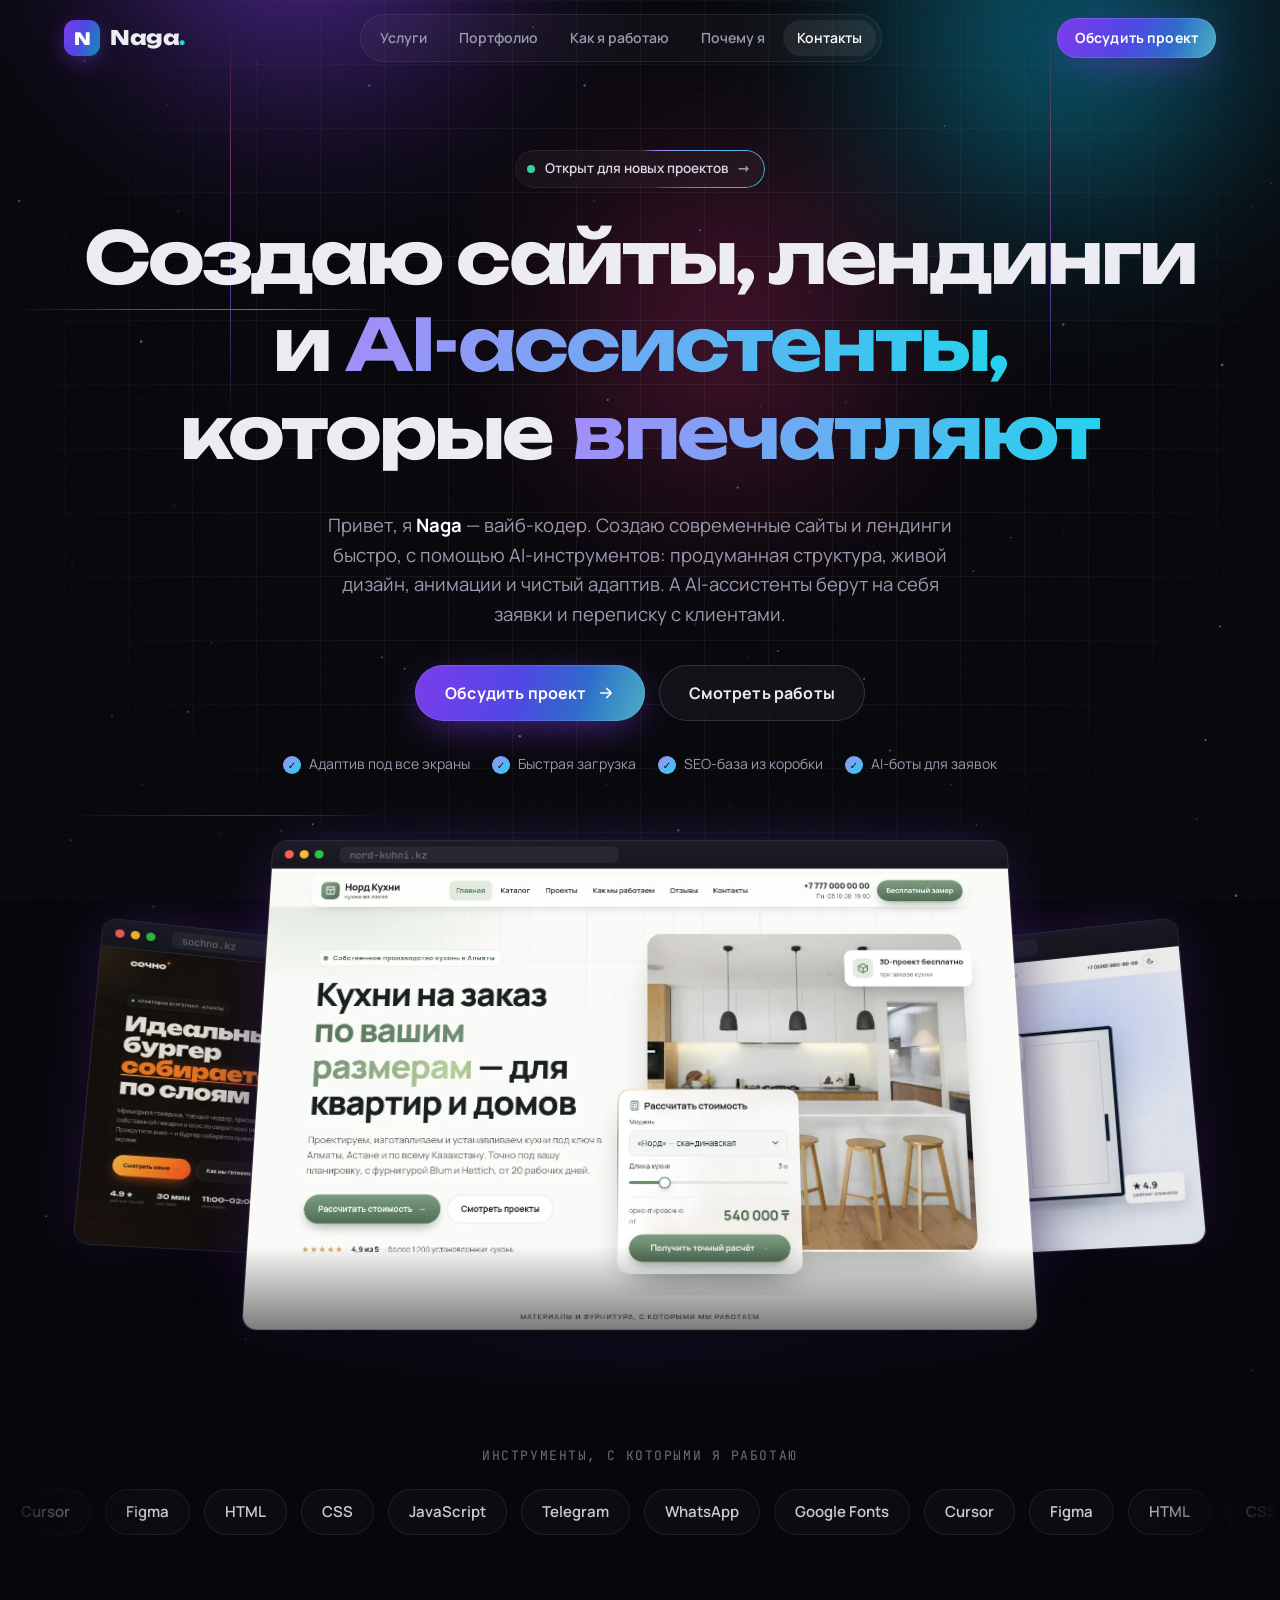
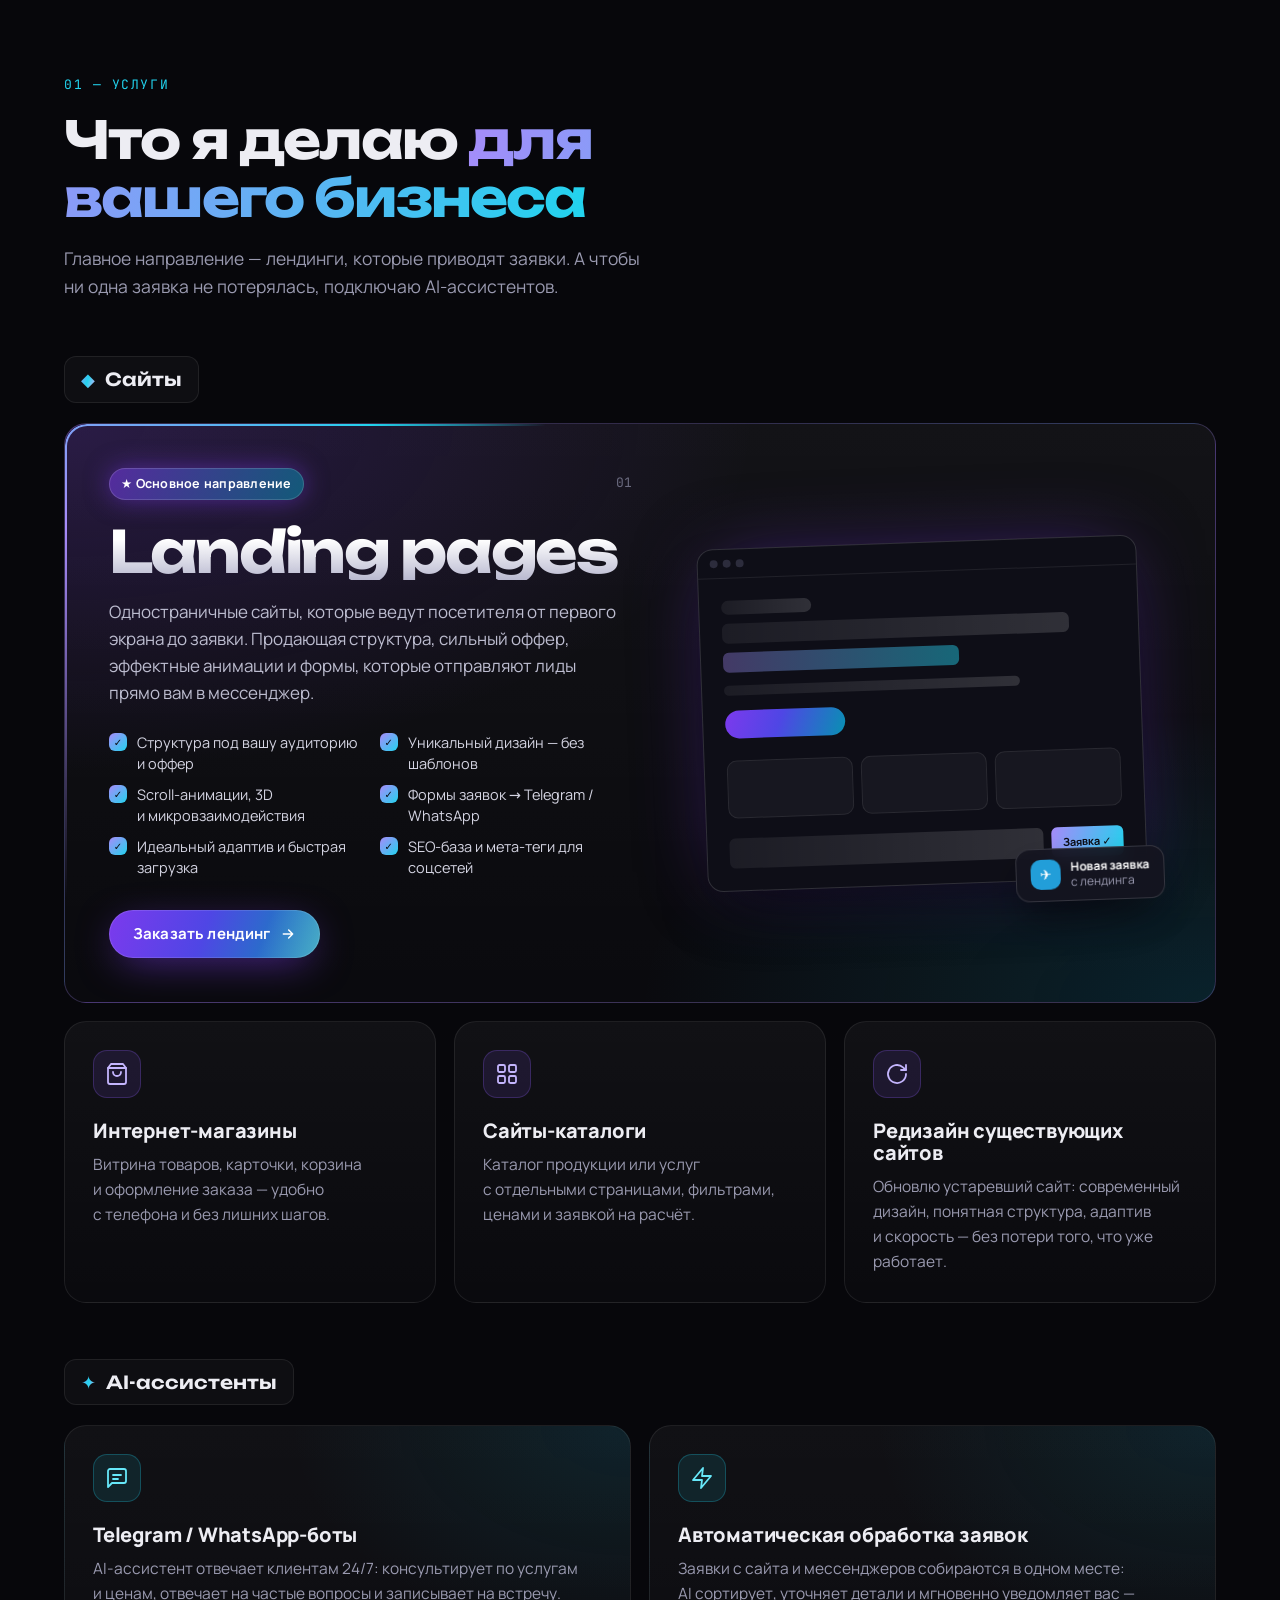
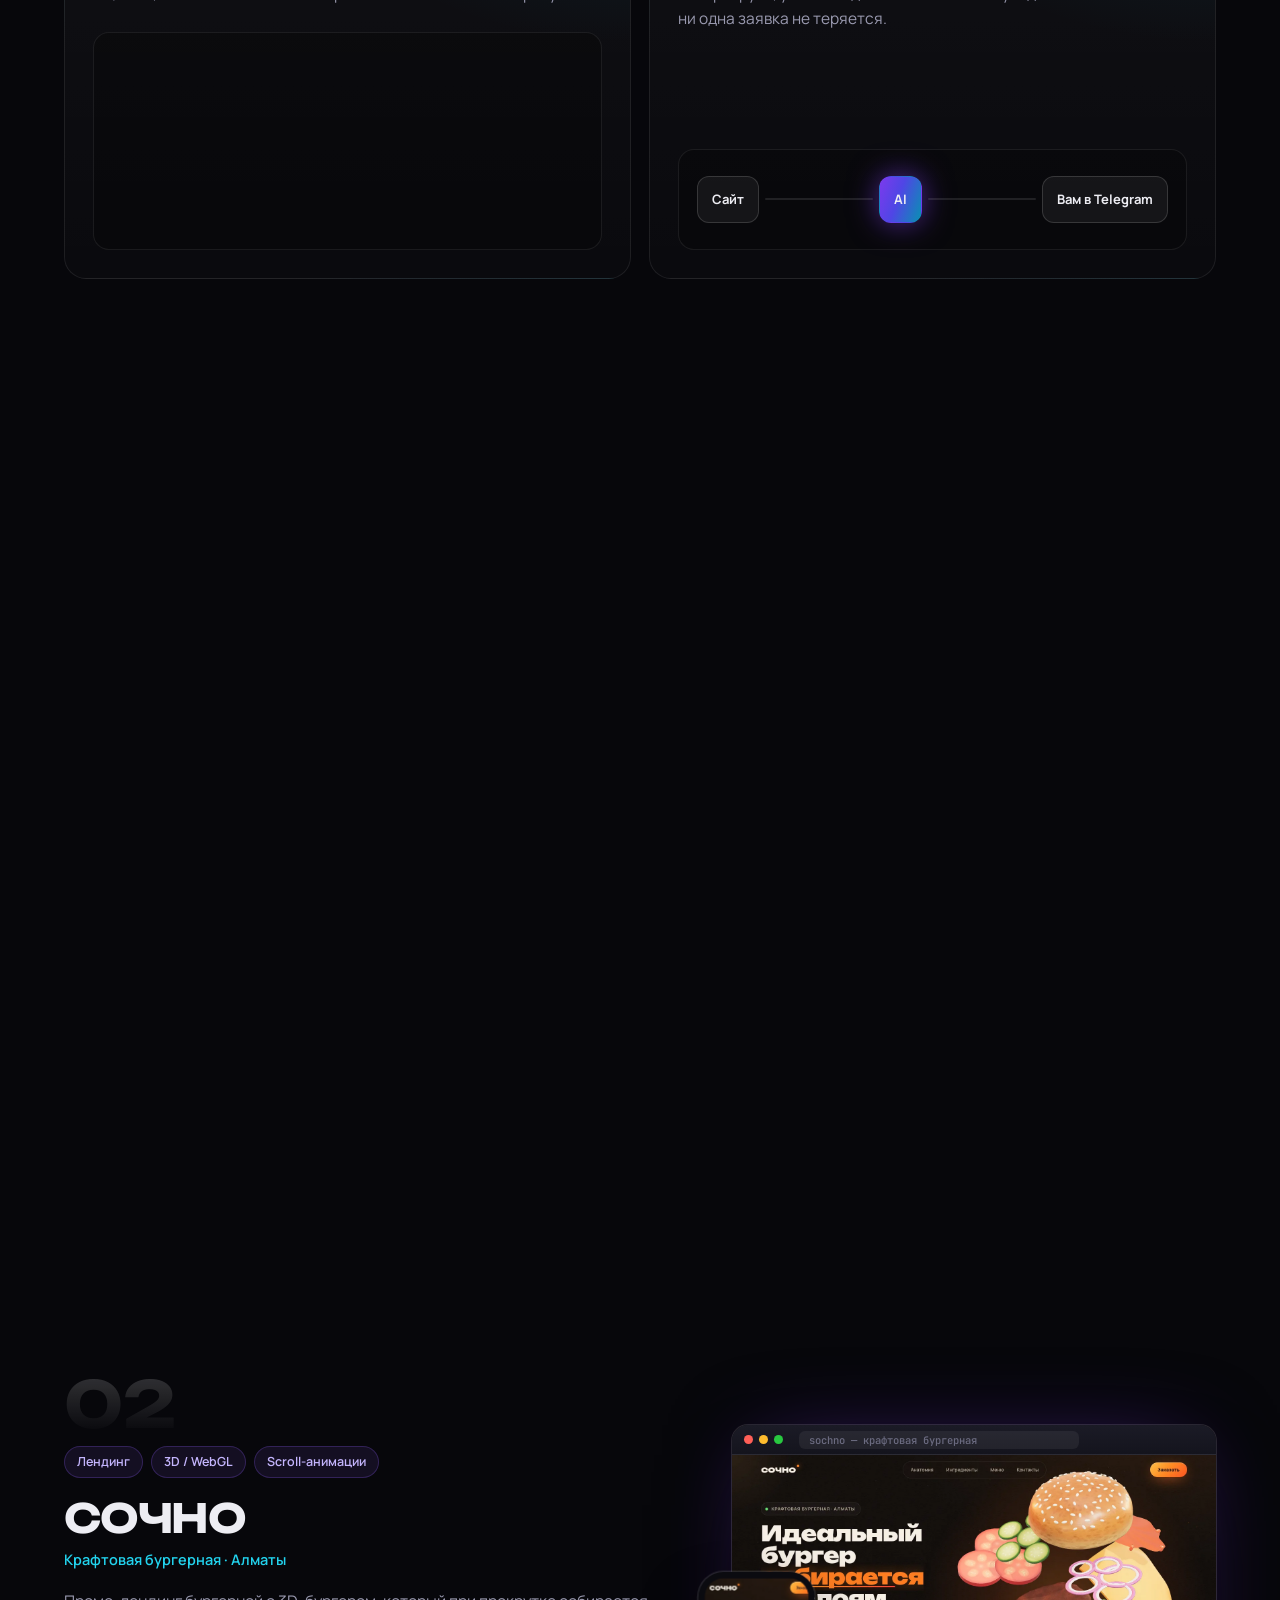
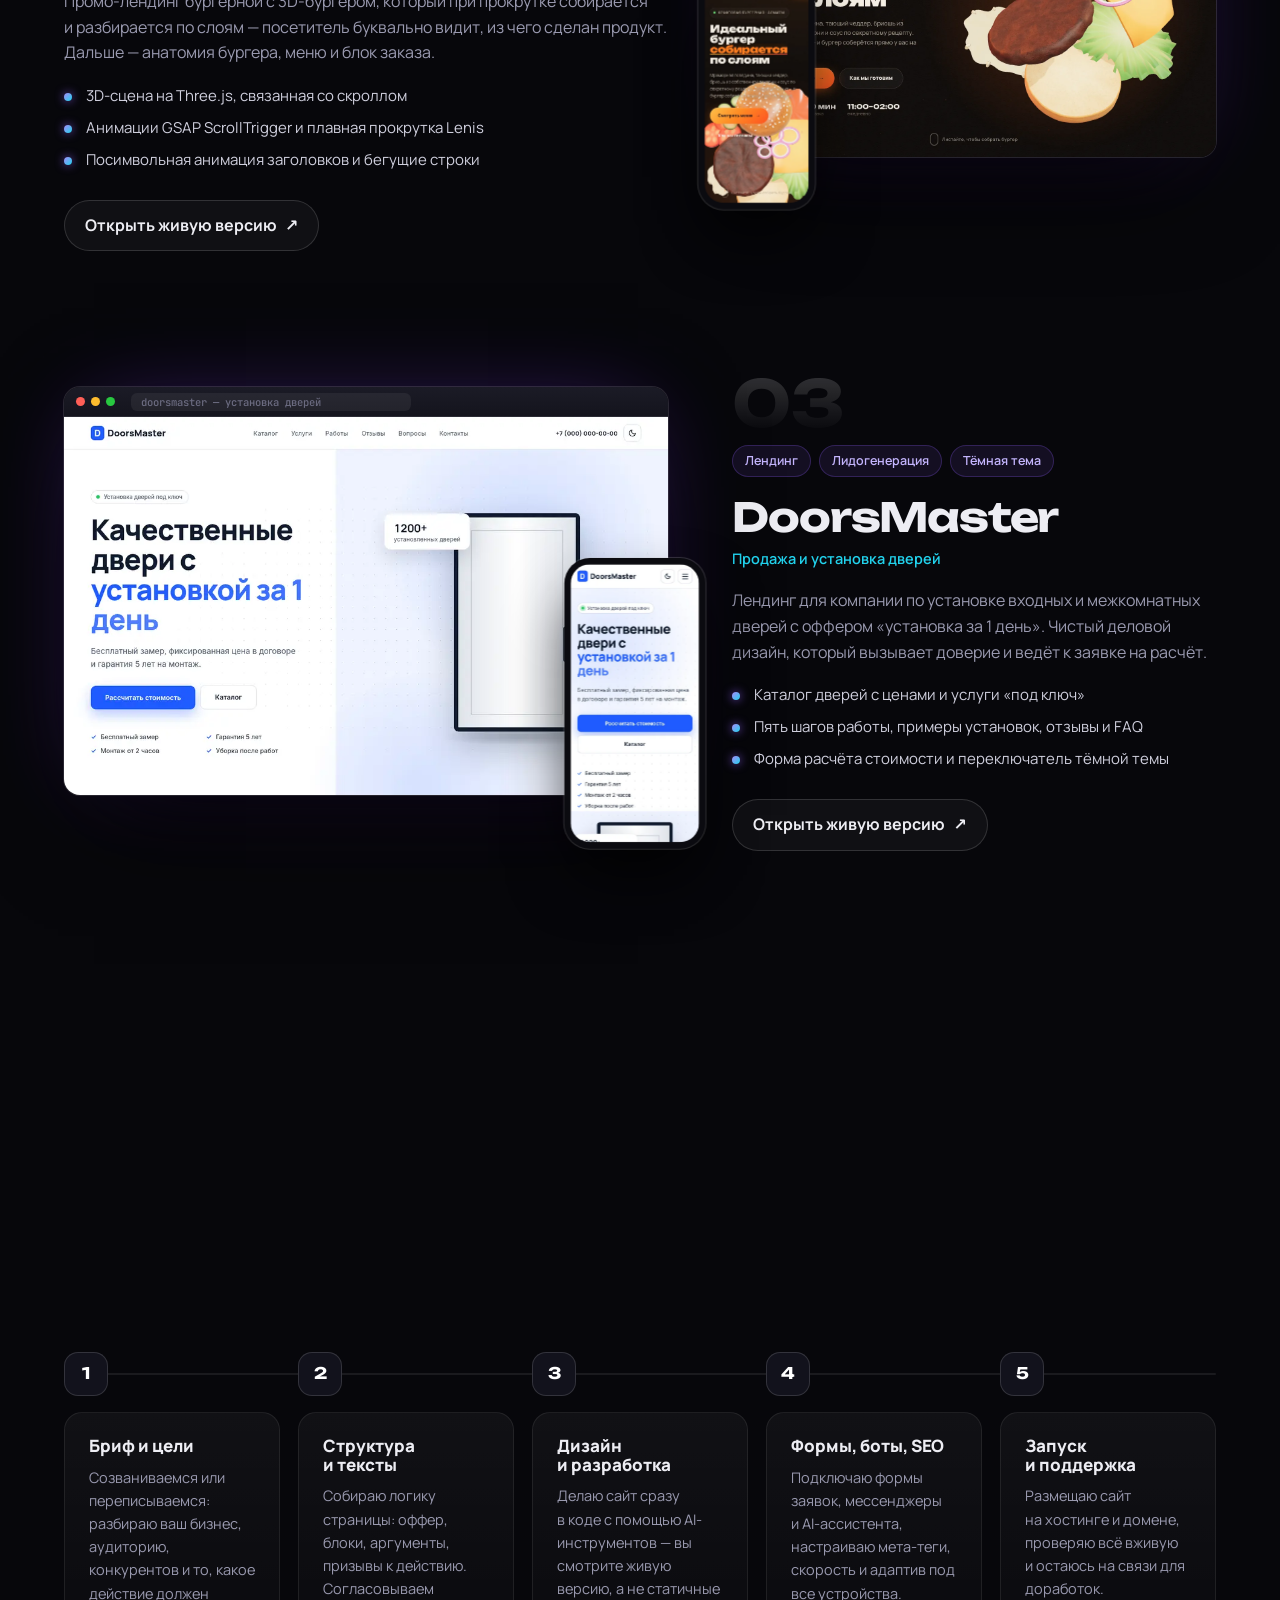
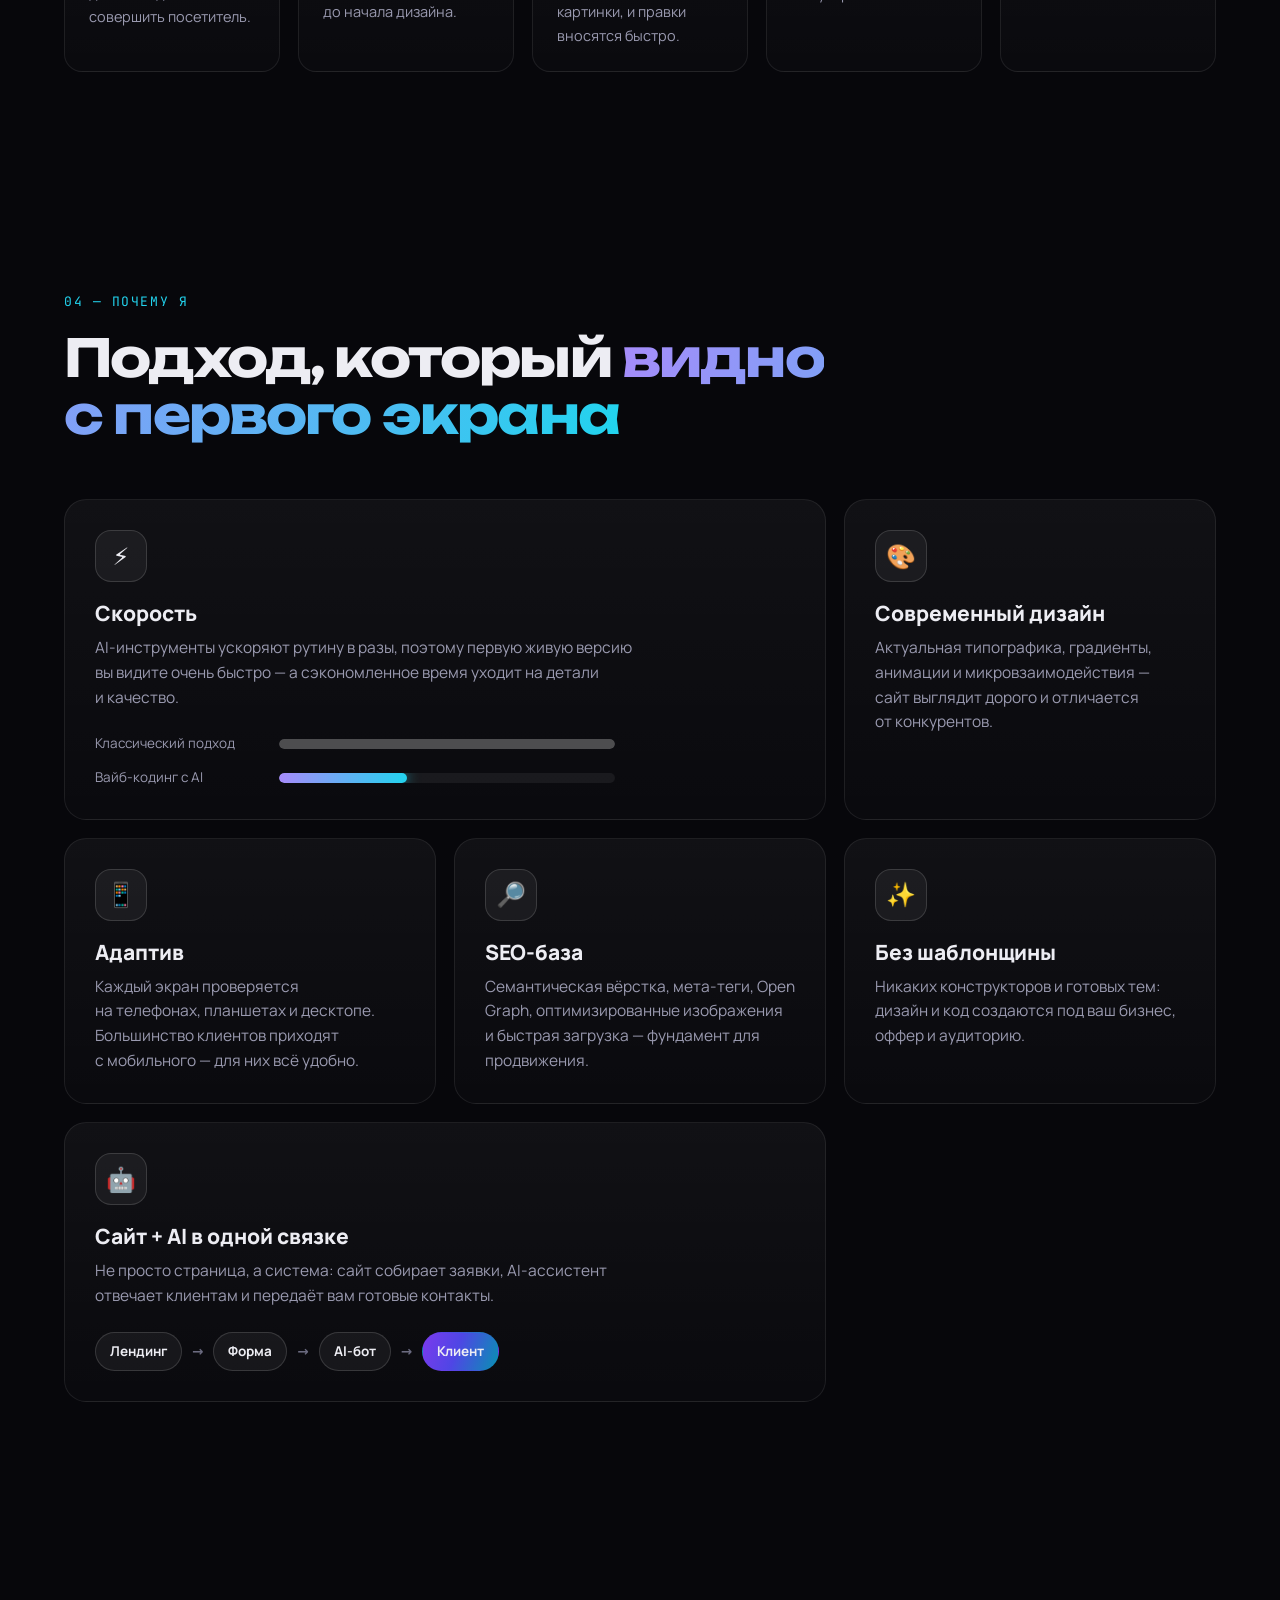
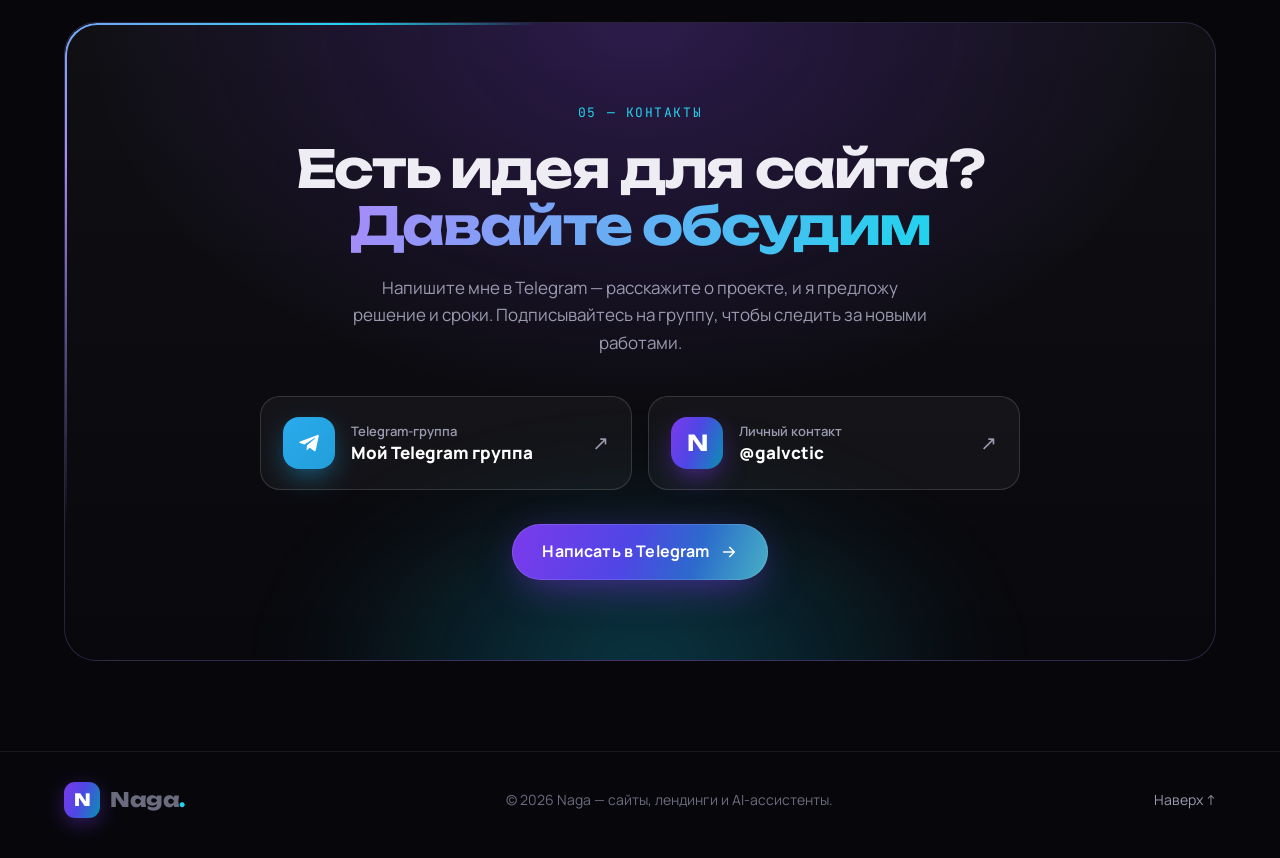
==== commit 92d8e383: "Link the Telegram group card to t.me/nagawebcode Replace the contacts placeholder with a new-tab lin" ====
--- a/index.html
+++ b/index.html
@@ -456,14 +456,13 @@
           <p class="contact__sub">Напишите мне в&nbsp;Telegram — расскажите о&nbsp;проекте, и&nbsp;я&nbsp;предложу решение и&nbsp;сроки. Подписывайтесь на&nbsp;группу, чтобы следить за&nbsp;новыми работами.</p>
 
           <div class="contact__grid">
-            <!-- TODO: telegram group link -->
-            <a href="#" class="contact__card contact__card--tg" data-placeholder="telegram-group">
+            <a href="https://t.me/nagawebcode" class="contact__card contact__card--tg" data-placeholder="telegram-group" target="_blank" rel="noopener noreferrer">
               <span class="contact__icon">
                 <svg viewBox="0 0 24 24" fill="currentColor"><path d="M9.78 18.65l.28-4.23 7.68-6.92c.34-.31-.07-.46-.52-.19L7.74 13.3 3.64 12c-.88-.25-.89-.86.2-1.3l15.97-6.16c.73-.33 1.43.18 1.15 1.3l-2.72 12.81c-.19.91-.74 1.13-1.5.71L12.6 16.3l-1.99 1.93c-.23.23-.42.42-.83.42z"/></svg>
               </span>
               <span class="contact__meta">
                 <span class="contact__label">Telegram-группа</span>
-                <span class="contact__value">Ссылка скоро появится</span>
+                <span class="contact__value">Мой Telegram группа</span>
               </span>
               <span class="contact__go">↗</span>
             </a>
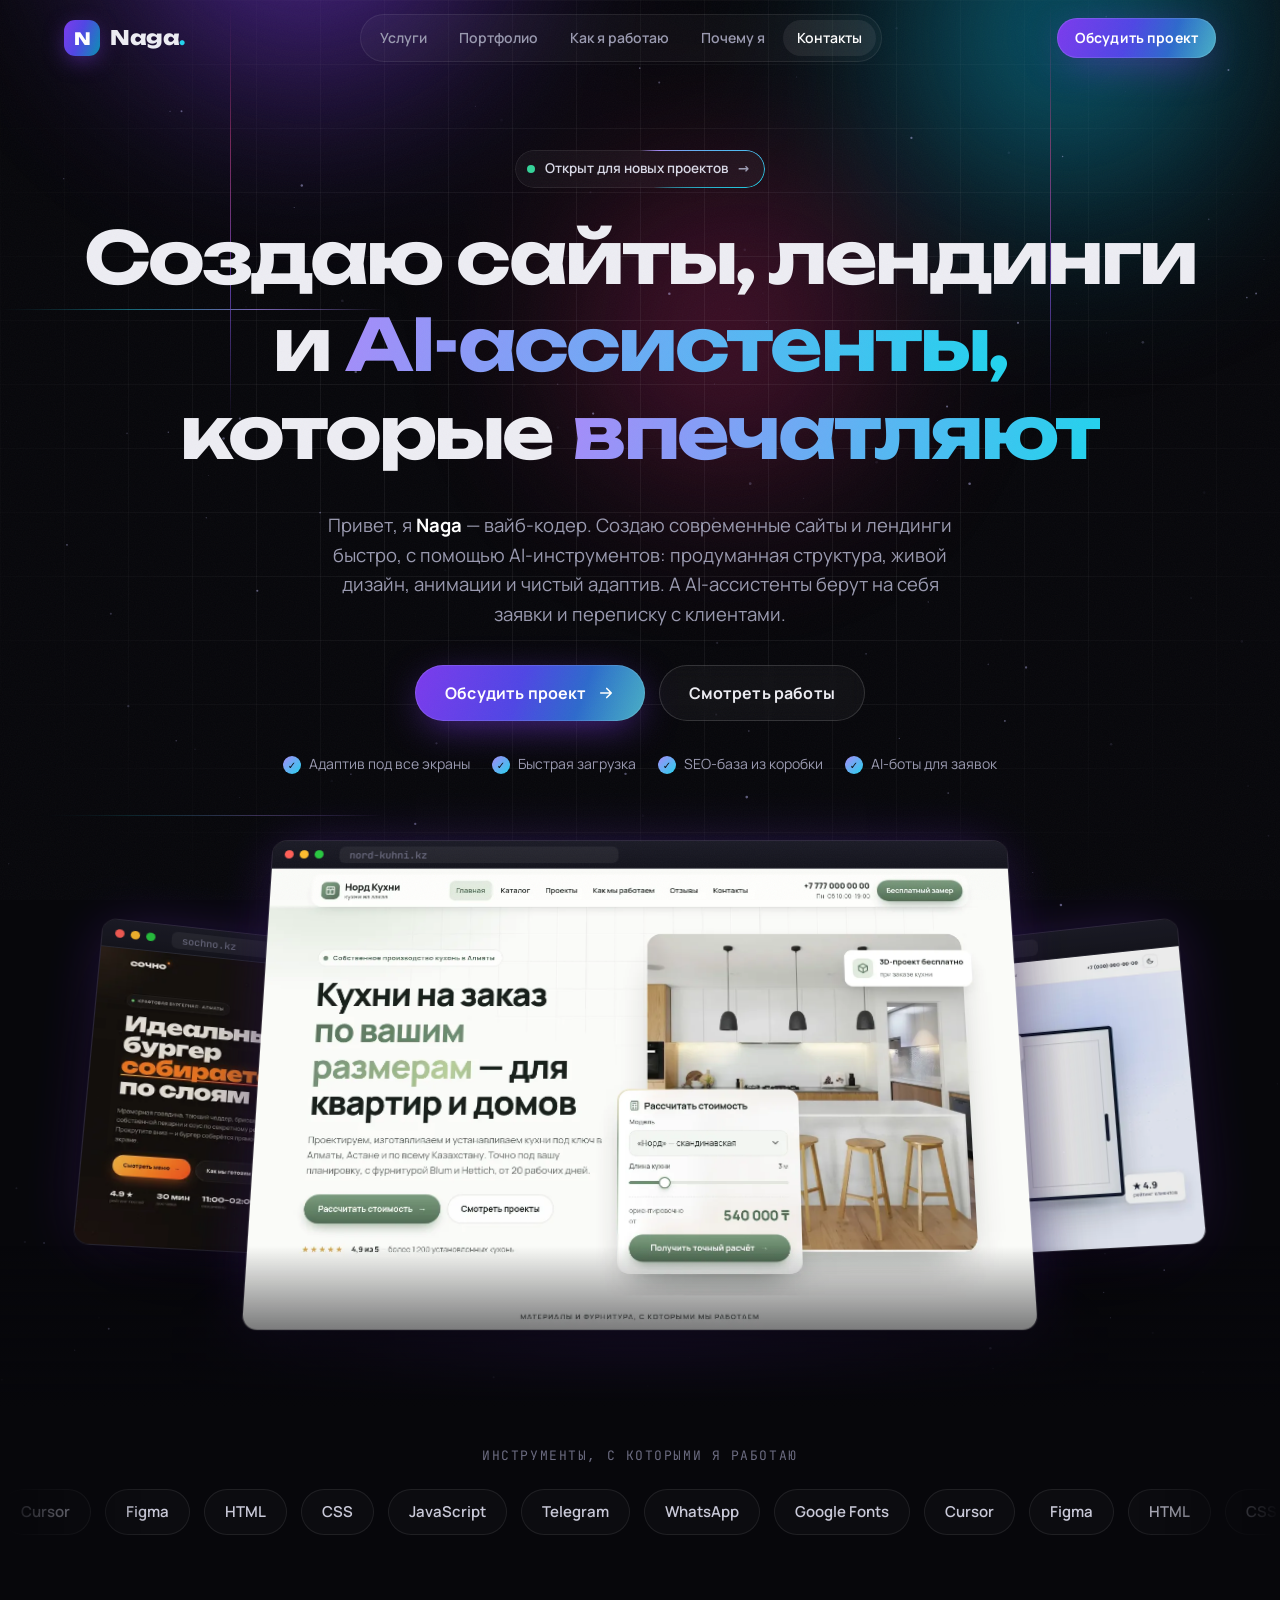
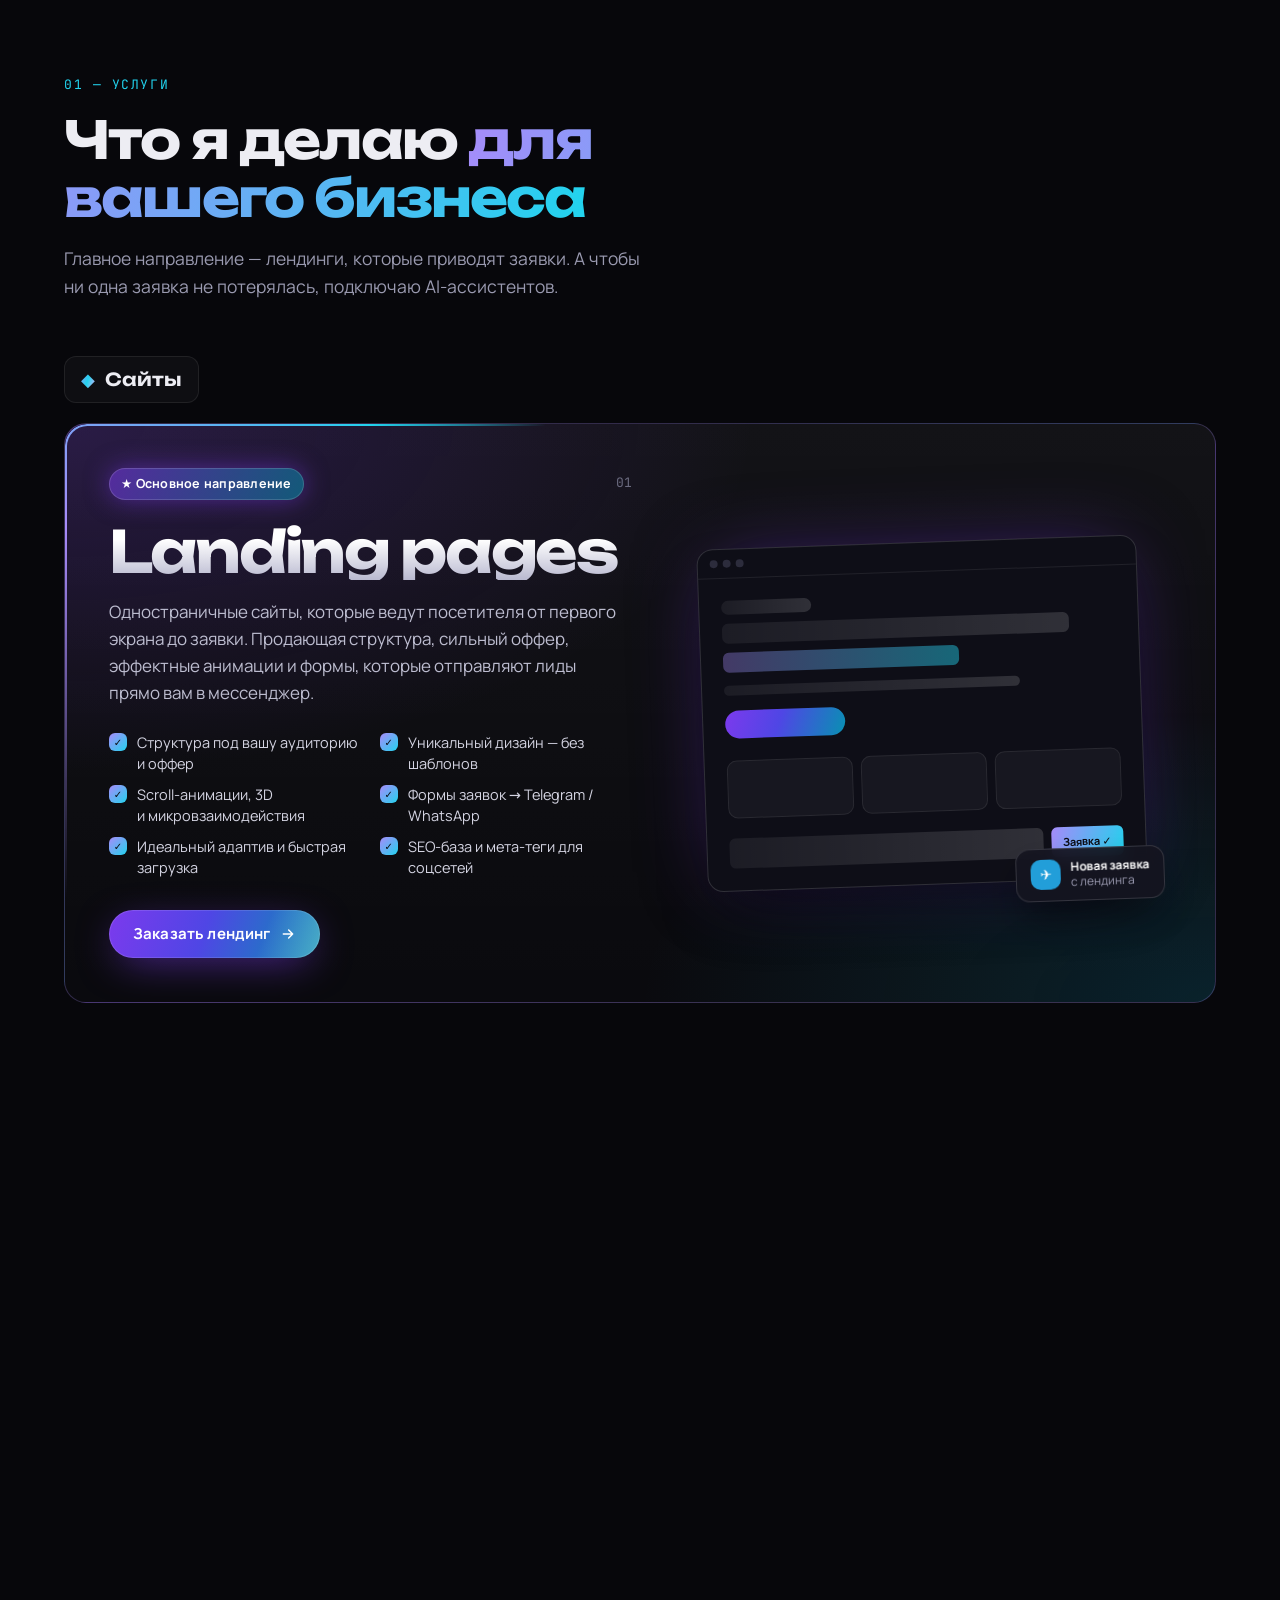
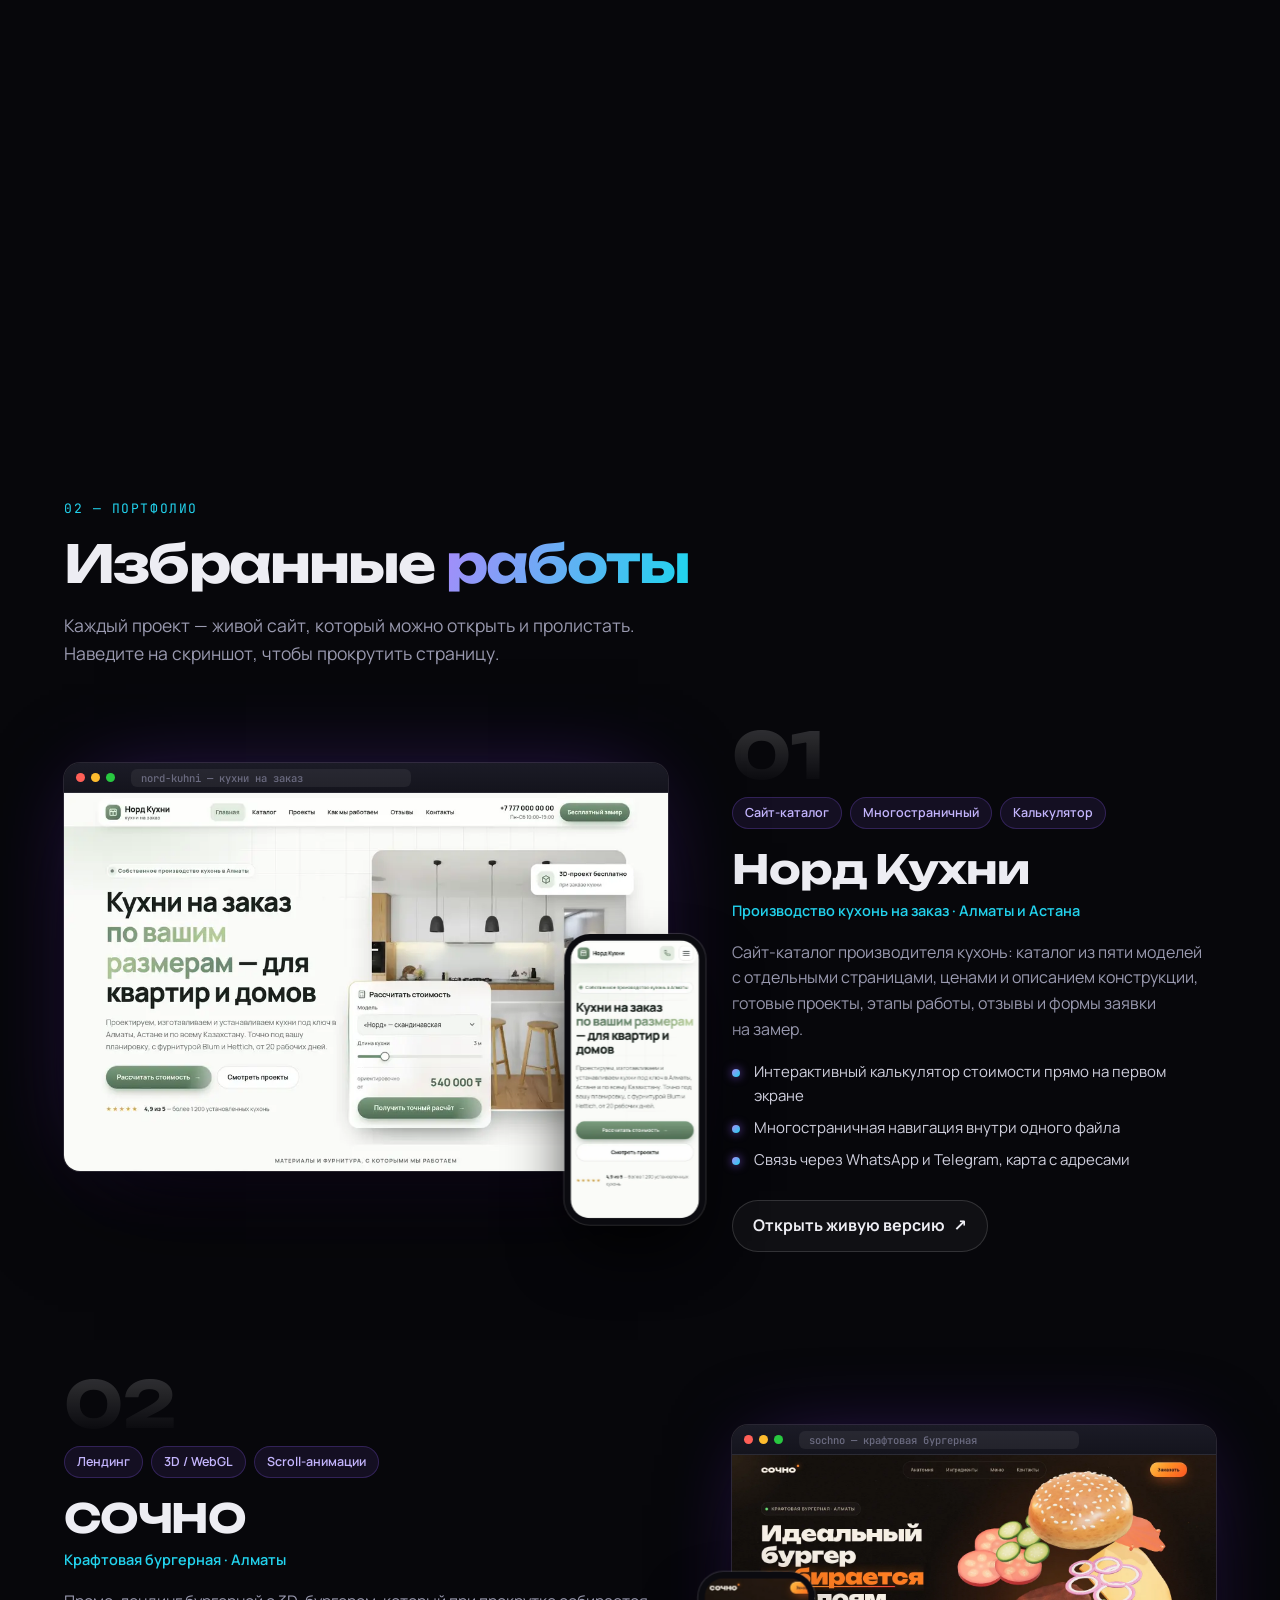
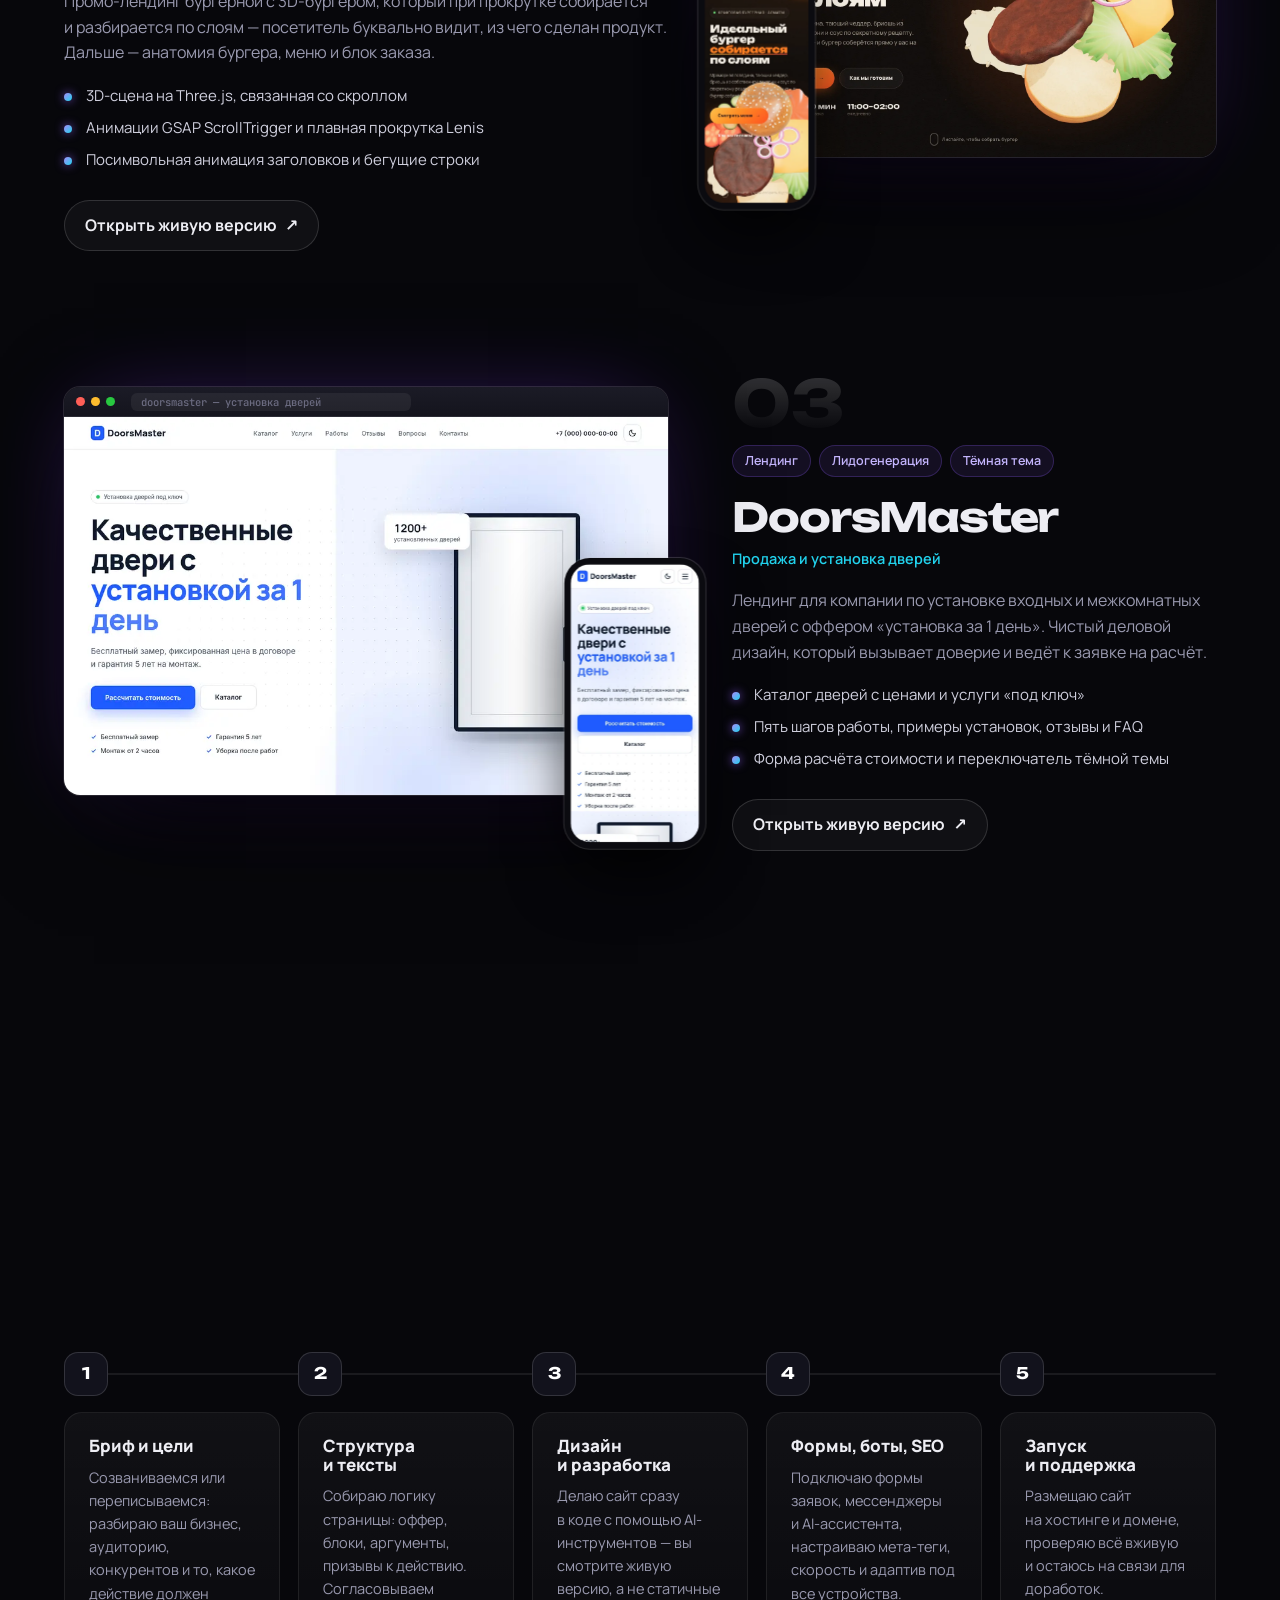
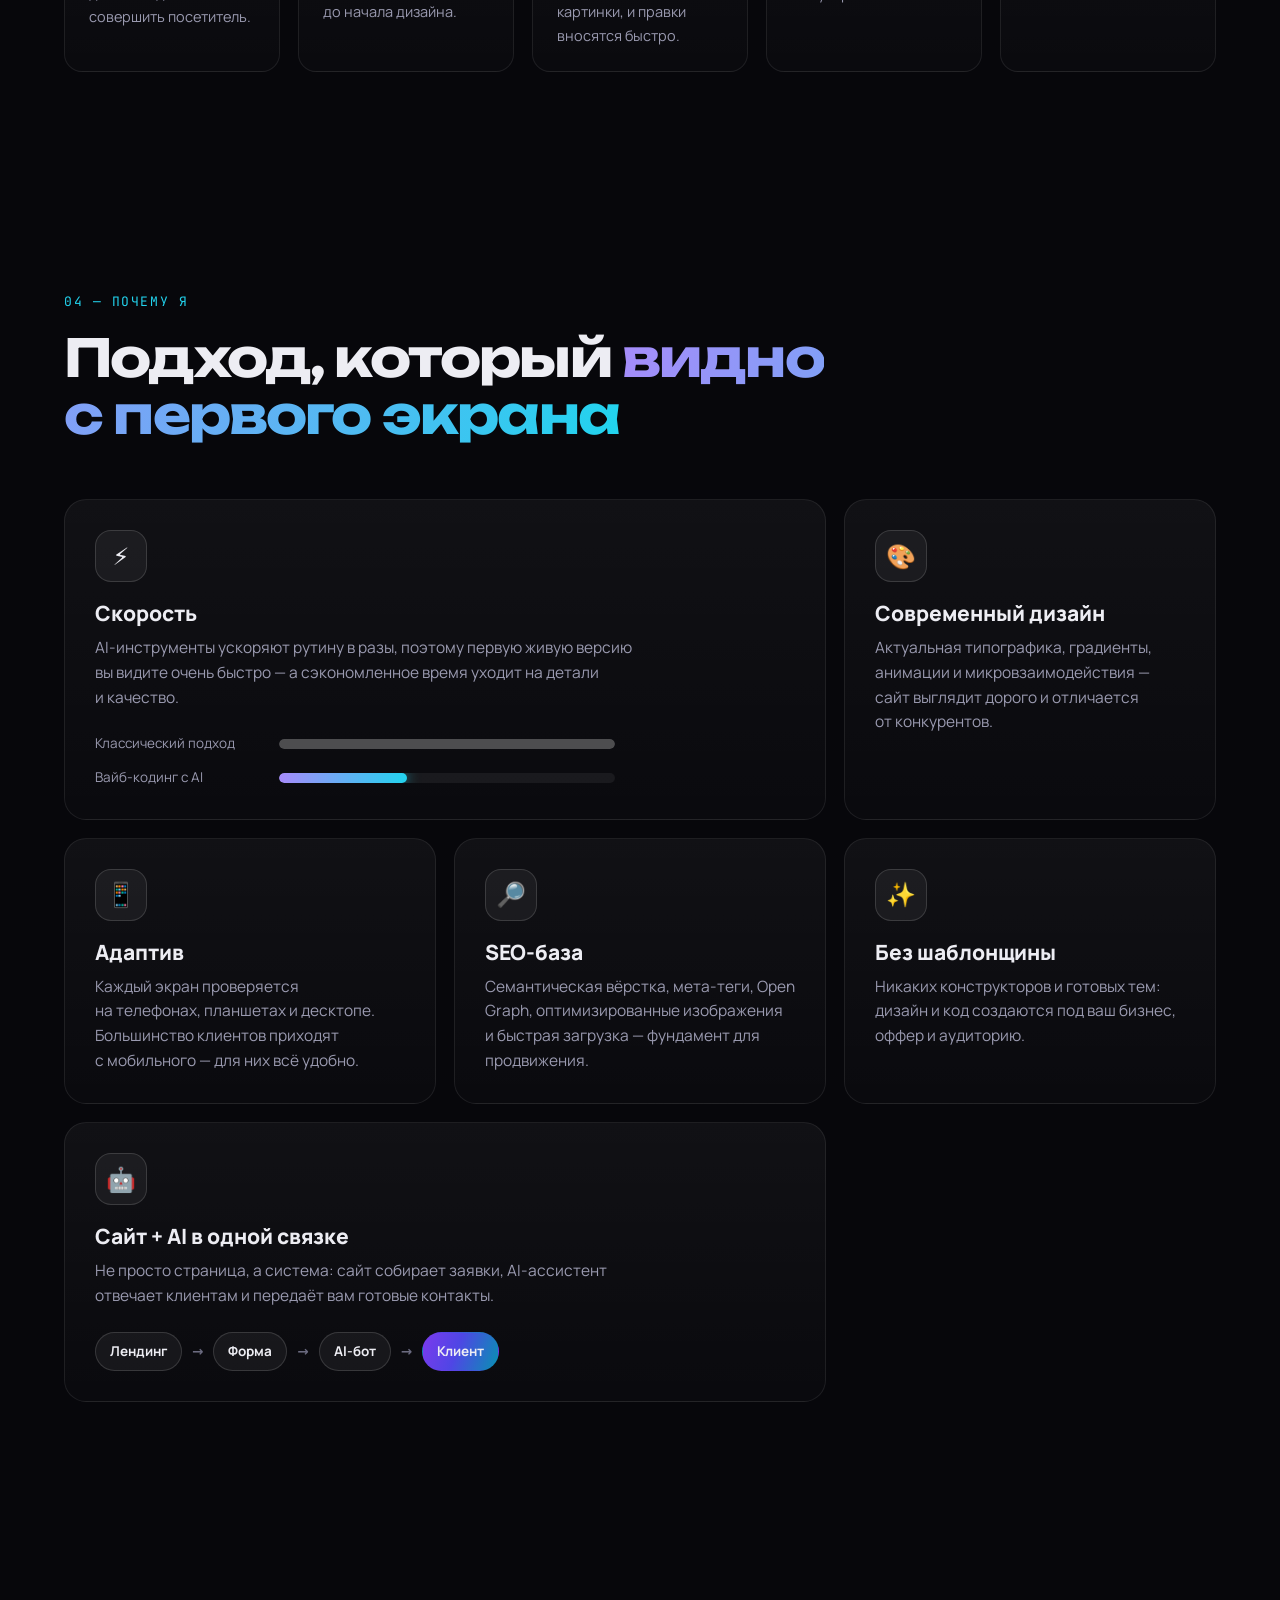
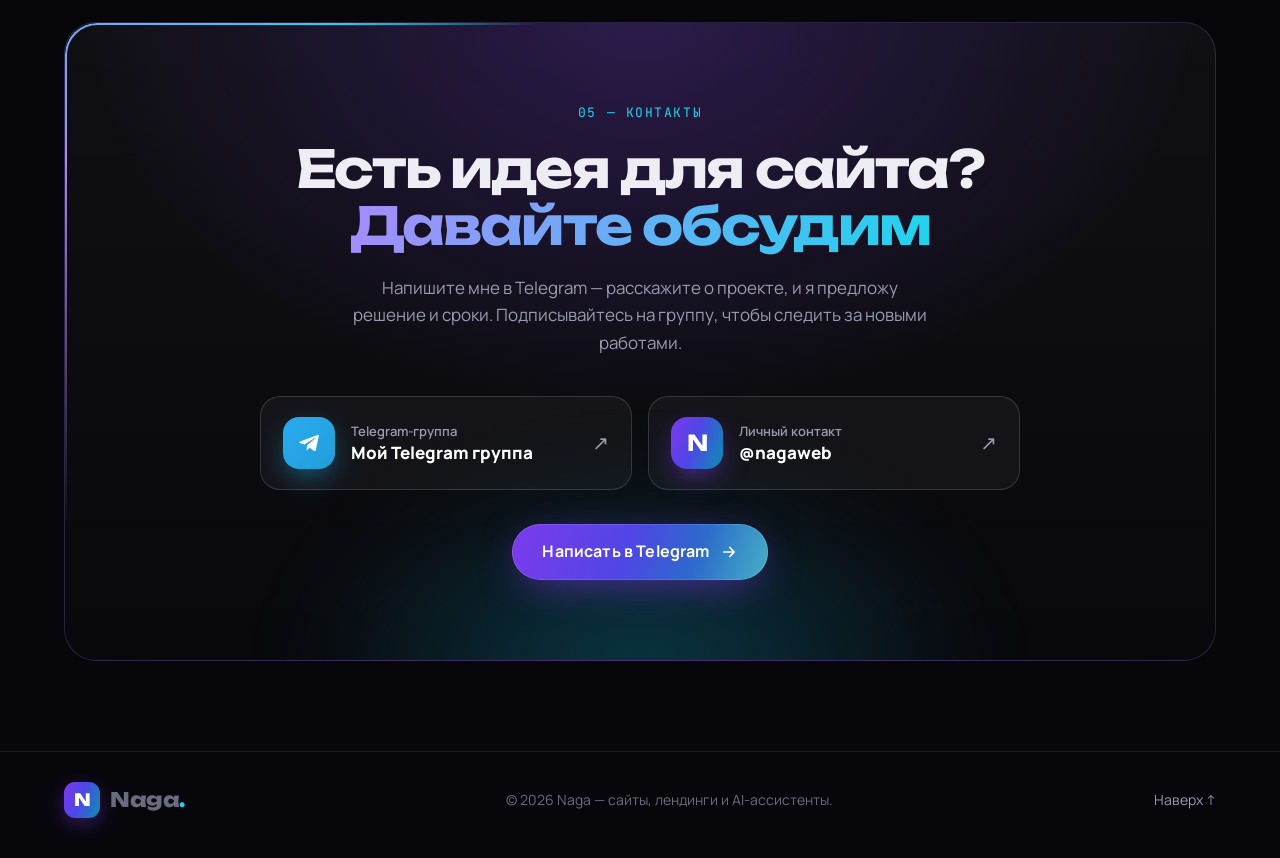
==== commit a0e99d01: "Point personal Telegram links to @nagaweb Replace @galvctic on the personal contact card and the wri" ====
--- a/index.html
+++ b/index.html
@@ -467,17 +467,17 @@
               <span class="contact__go">↗</span>
             </a>
 
-            <a href="https://t.me/galvctic?text=%D0%97%D0%B4%D1%80%D0%B0%D0%B2%D1%81%D1%82%D0%B2%D1%83%D0%B9%D1%82%D0%B5%2C%20%D1%8F%20%D1%85%D0%BE%D1%82%D0%B5%D0%BB%20%D0%B1%D1%8B%20%D0%BE%D0%B1%D1%81%D1%83%D0%B4%D0%B8%D1%82%D1%8C%20%D1%81%20%D0%B2%D0%B0%D0%BC%D0%B8%20%D0%BF%D1%80%D0%BE%D0%B5%D0%BA%D1%82" class="contact__card" target="_blank" rel="noopener">
+            <a href="https://t.me/nagaweb" class="contact__card" target="_blank" rel="noopener noreferrer">
               <span class="contact__icon contact__icon--me">N</span>
               <span class="contact__meta">
                 <span class="contact__label">Личный контакт</span>
-                <span class="contact__value">@galvctic</span>
+                <span class="contact__value">@nagaweb</span>
               </span>
               <span class="contact__go">↗</span>
             </a>
           </div>
 
-          <a href="https://t.me/galvctic?text=%D0%97%D0%B4%D1%80%D0%B0%D0%B2%D1%81%D1%82%D0%B2%D1%83%D0%B9%D1%82%D0%B5%2C%20%D1%8F%20%D1%85%D0%BE%D1%82%D0%B5%D0%BB%20%D0%B1%D1%8B%20%D0%BE%D0%B1%D1%81%D1%83%D0%B4%D0%B8%D1%82%D1%8C%20%D1%81%20%D0%B2%D0%B0%D0%BC%D0%B8%20%D0%BF%D1%80%D0%BE%D0%B5%D0%BA%D1%82" class="btn btn--shimmer btn--lg contact__cta" target="_blank" rel="noopener"><span>Написать в&nbsp;Telegram</span>
+          <a href="https://t.me/nagaweb" class="btn btn--shimmer btn--lg contact__cta" target="_blank" rel="noopener noreferrer"><span>Написать в&nbsp;Telegram</span>
             <svg width="18" height="18" viewBox="0 0 24 24" fill="none" stroke="currentColor" stroke-width="2.2" stroke-linecap="round" stroke-linejoin="round"><path d="M5 12h14M13 6l6 6-6 6"/></svg>
           </a>
         </div>
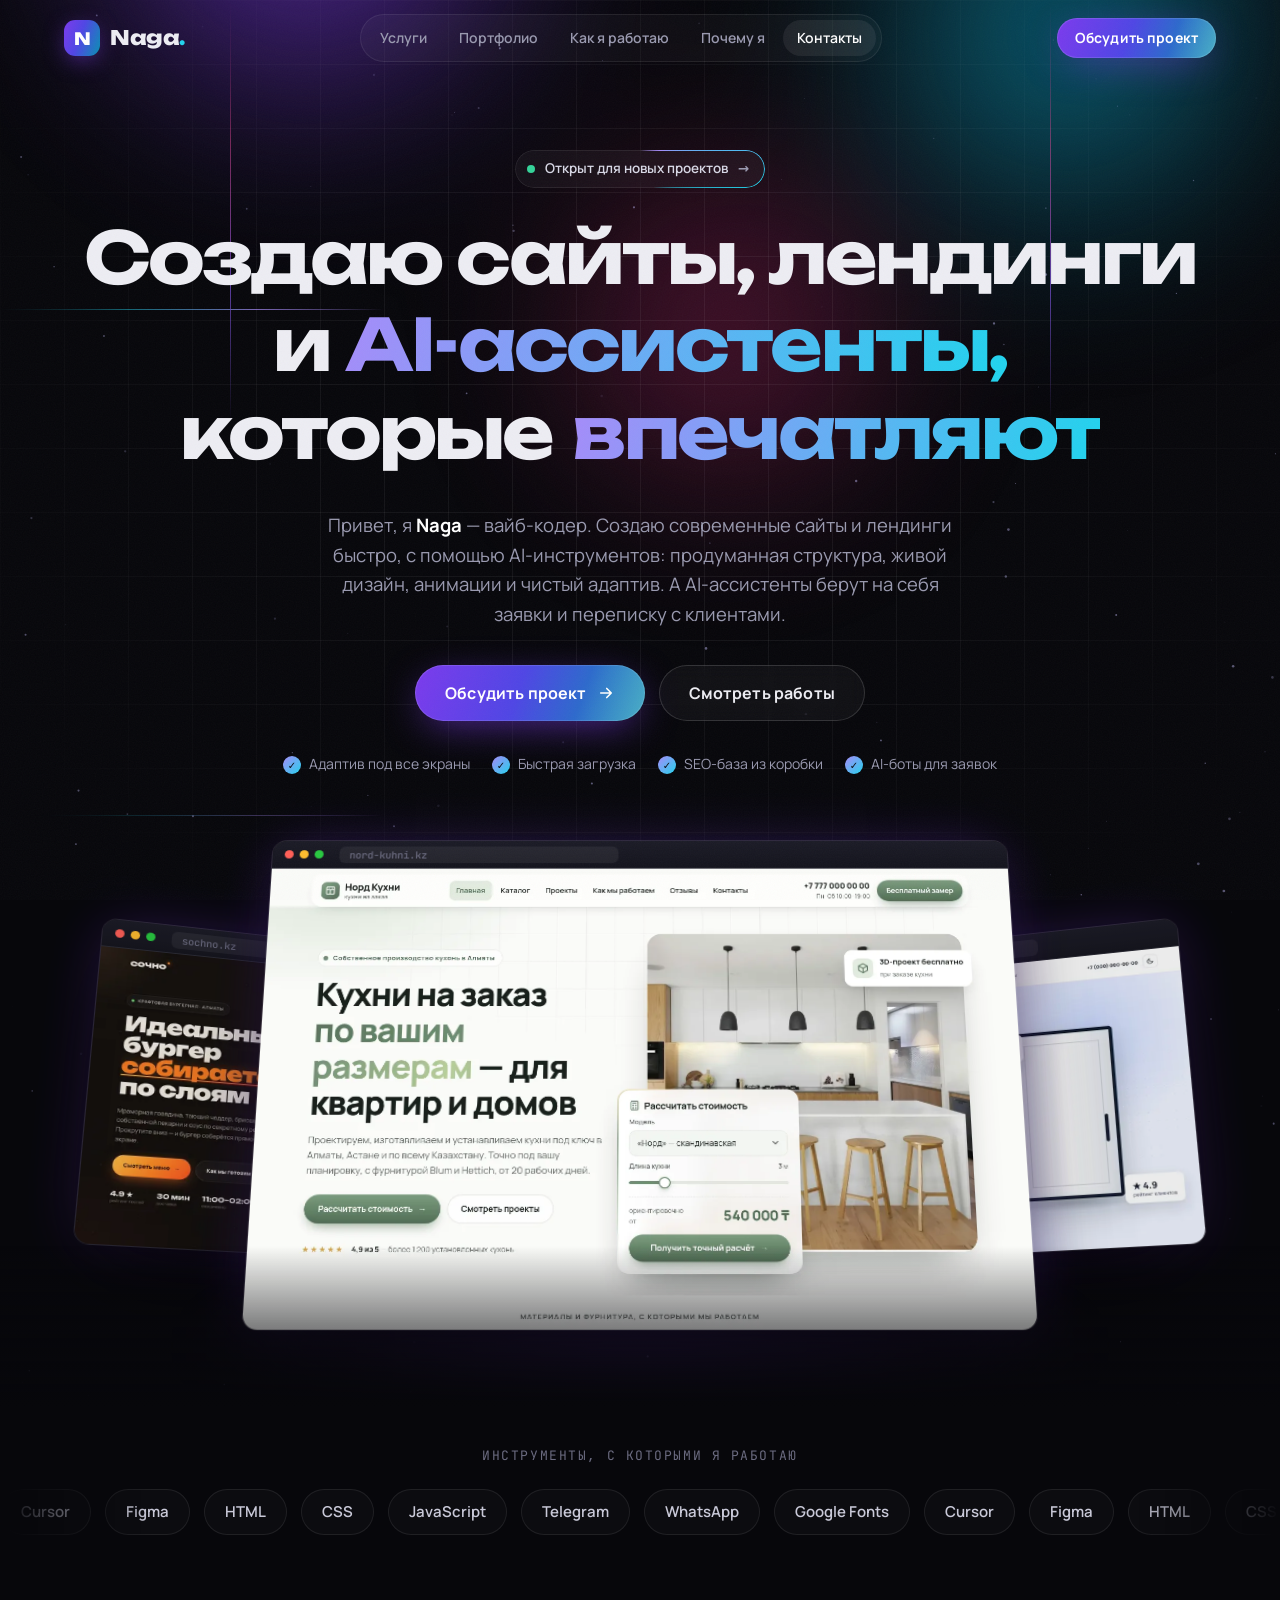
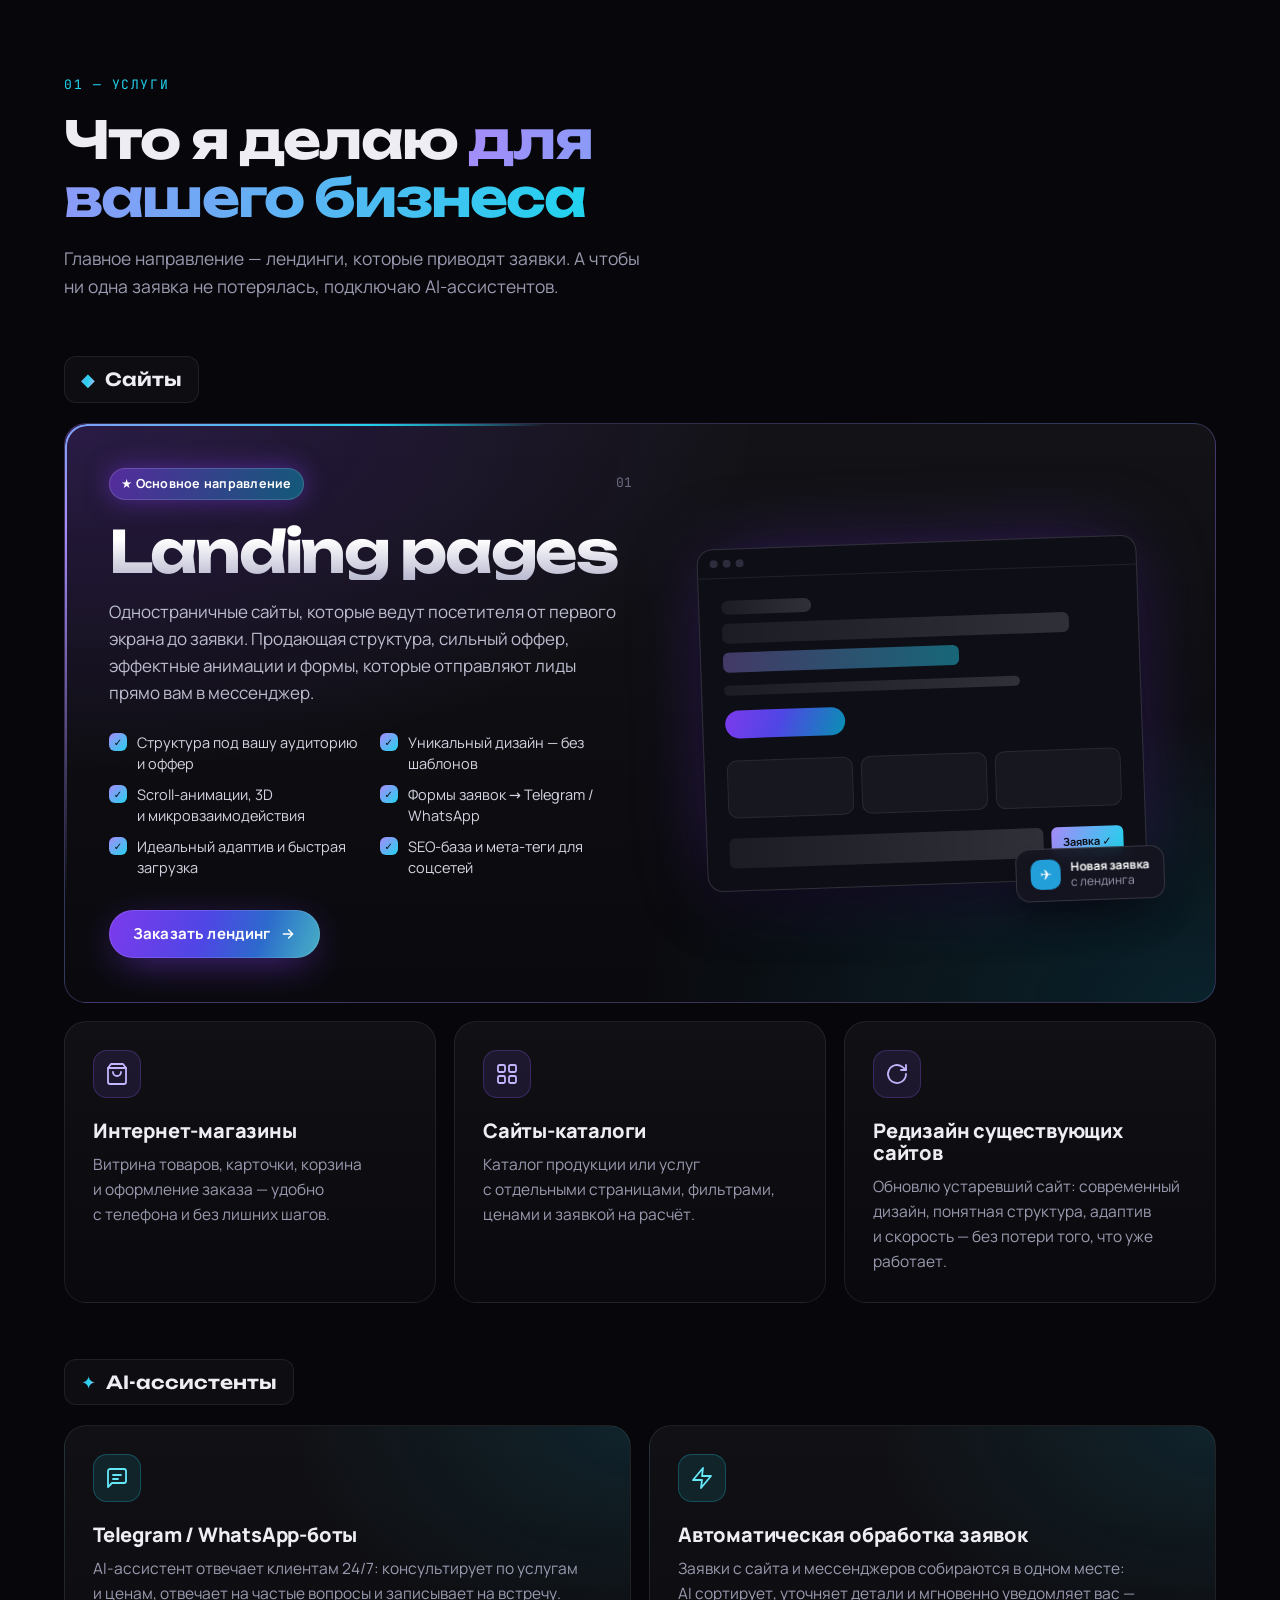
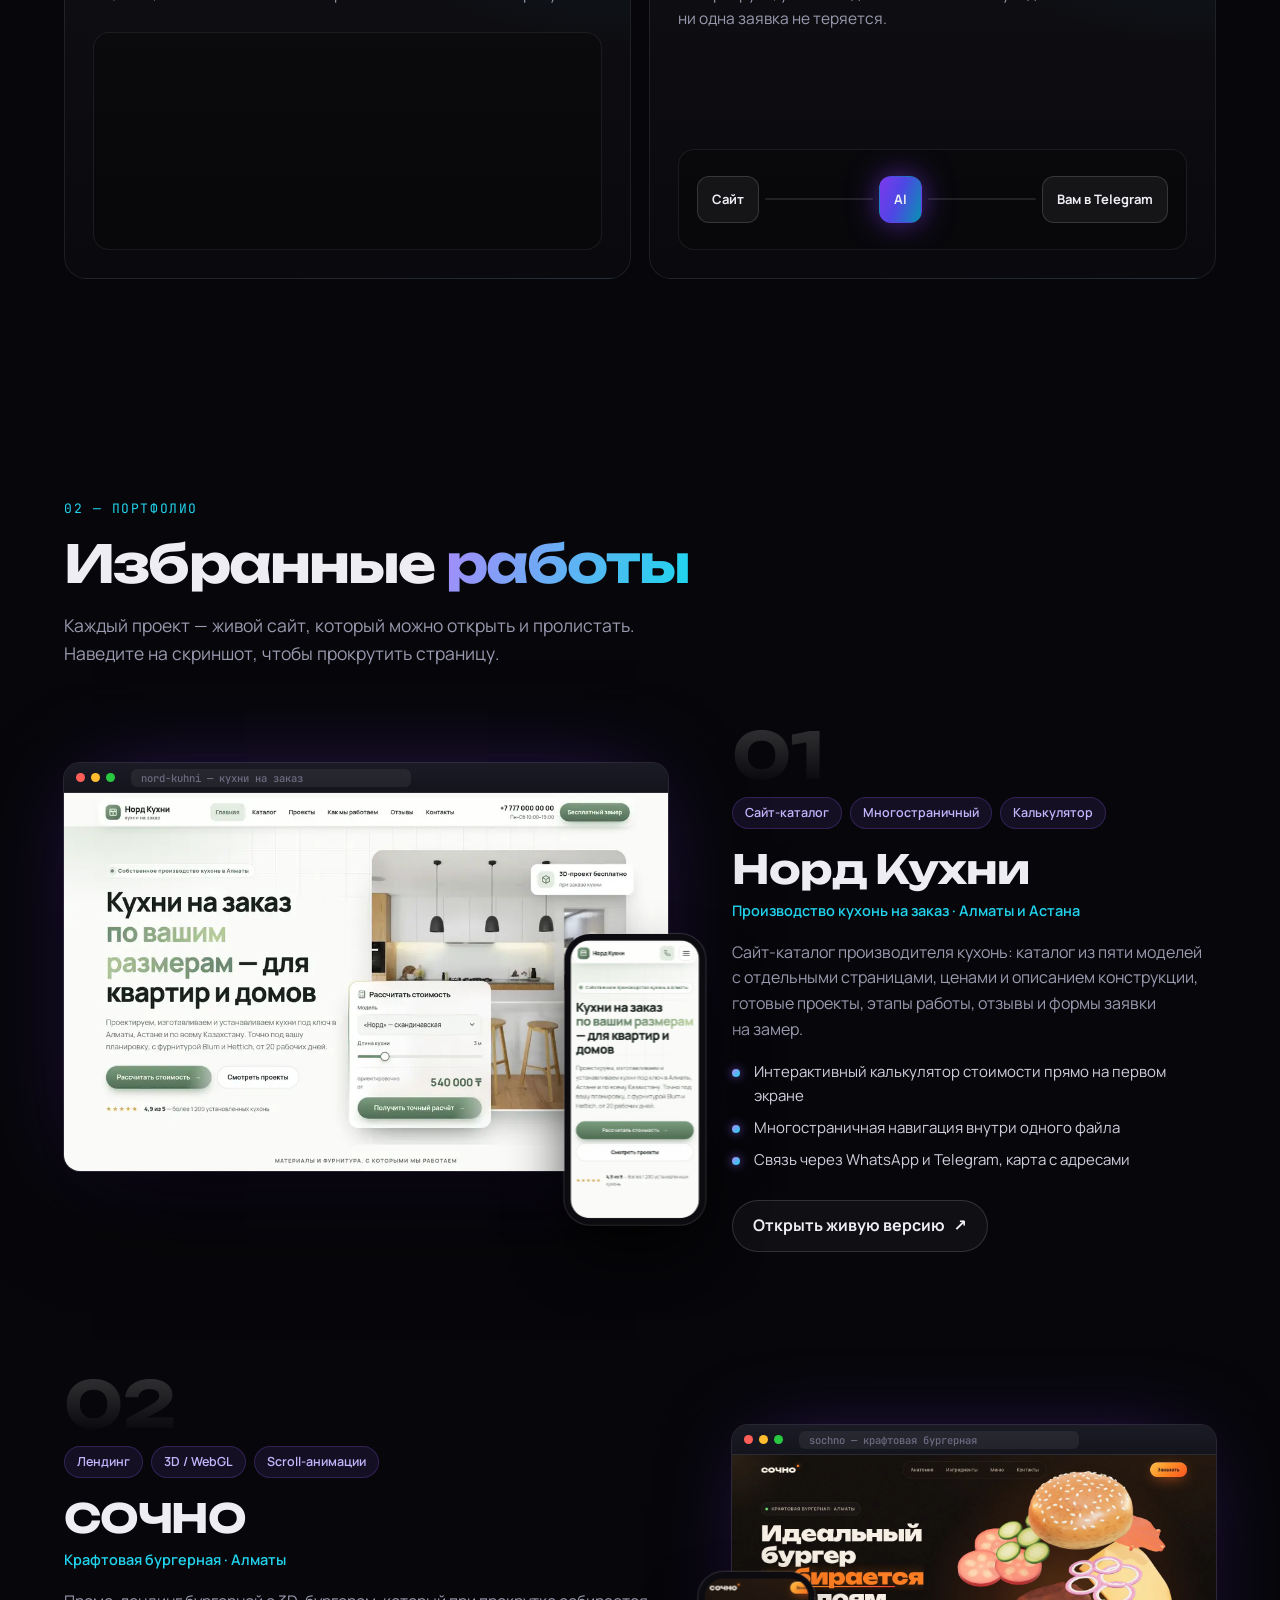
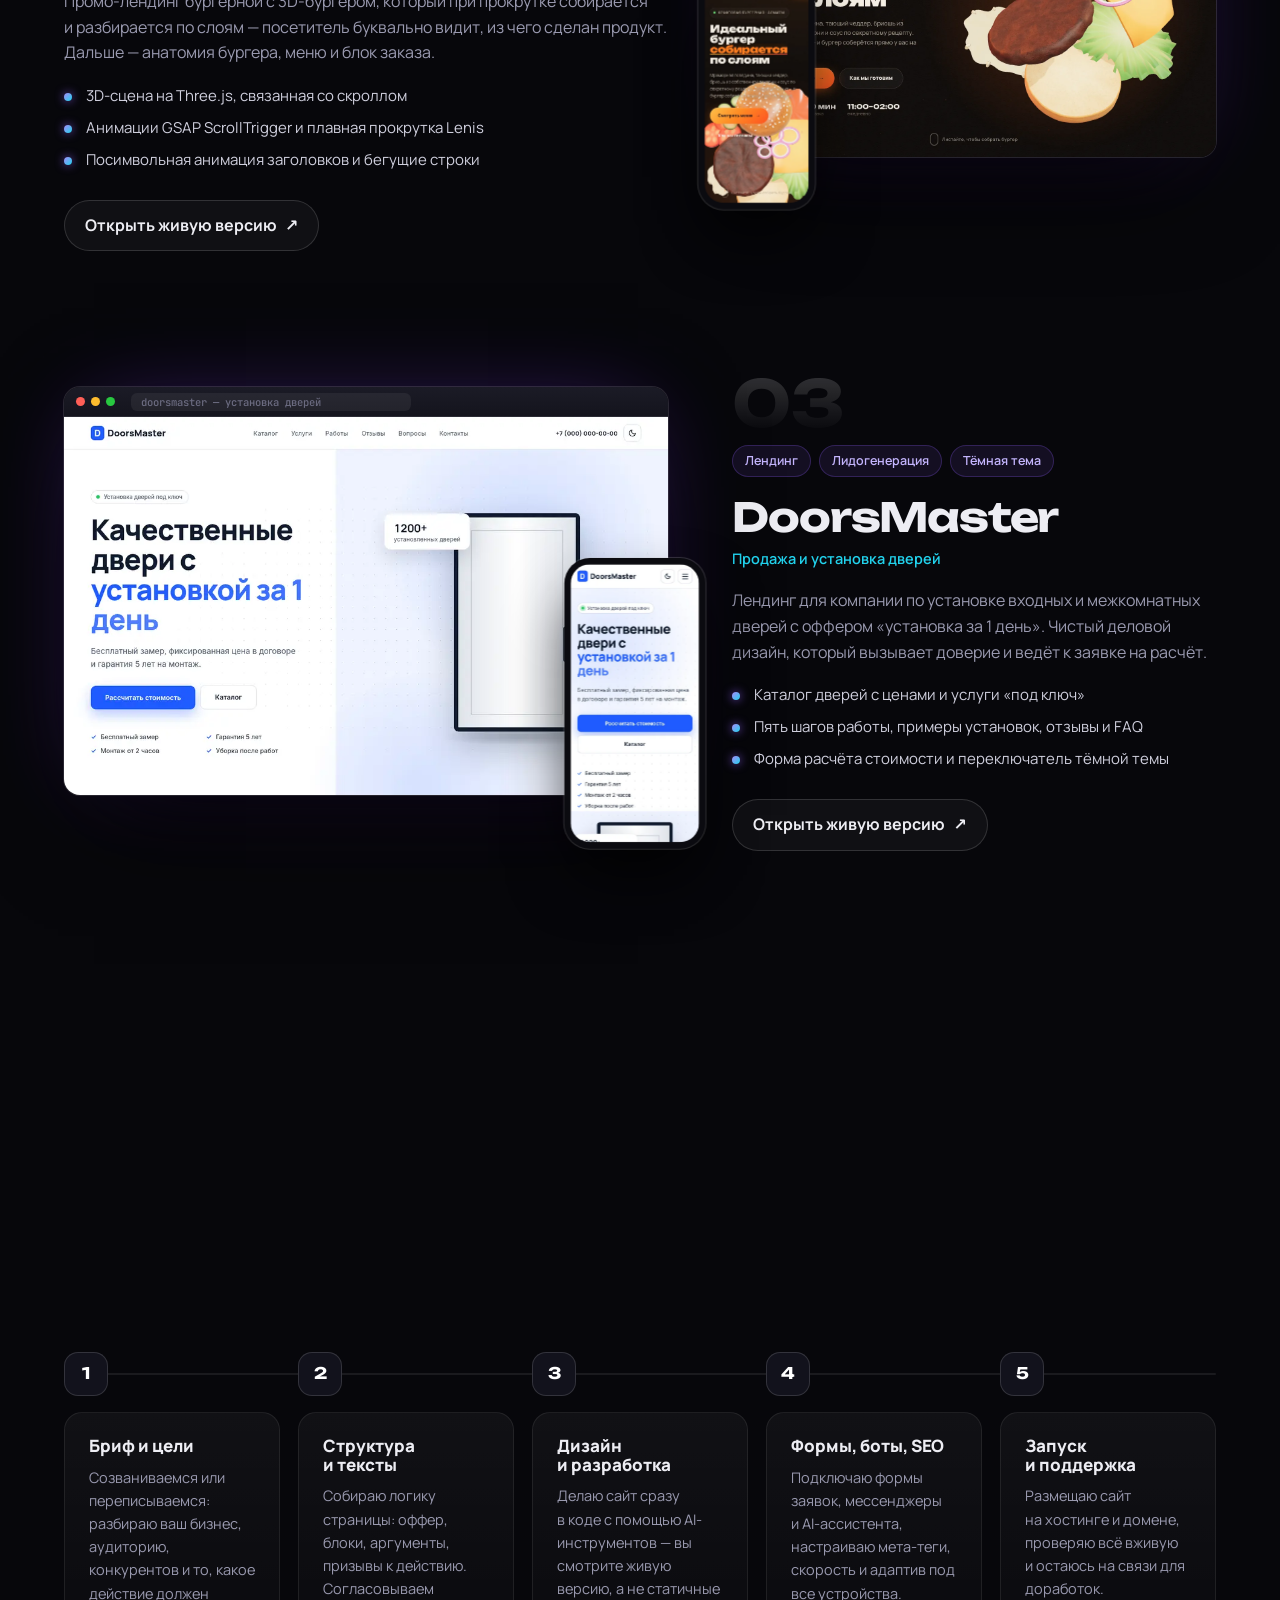
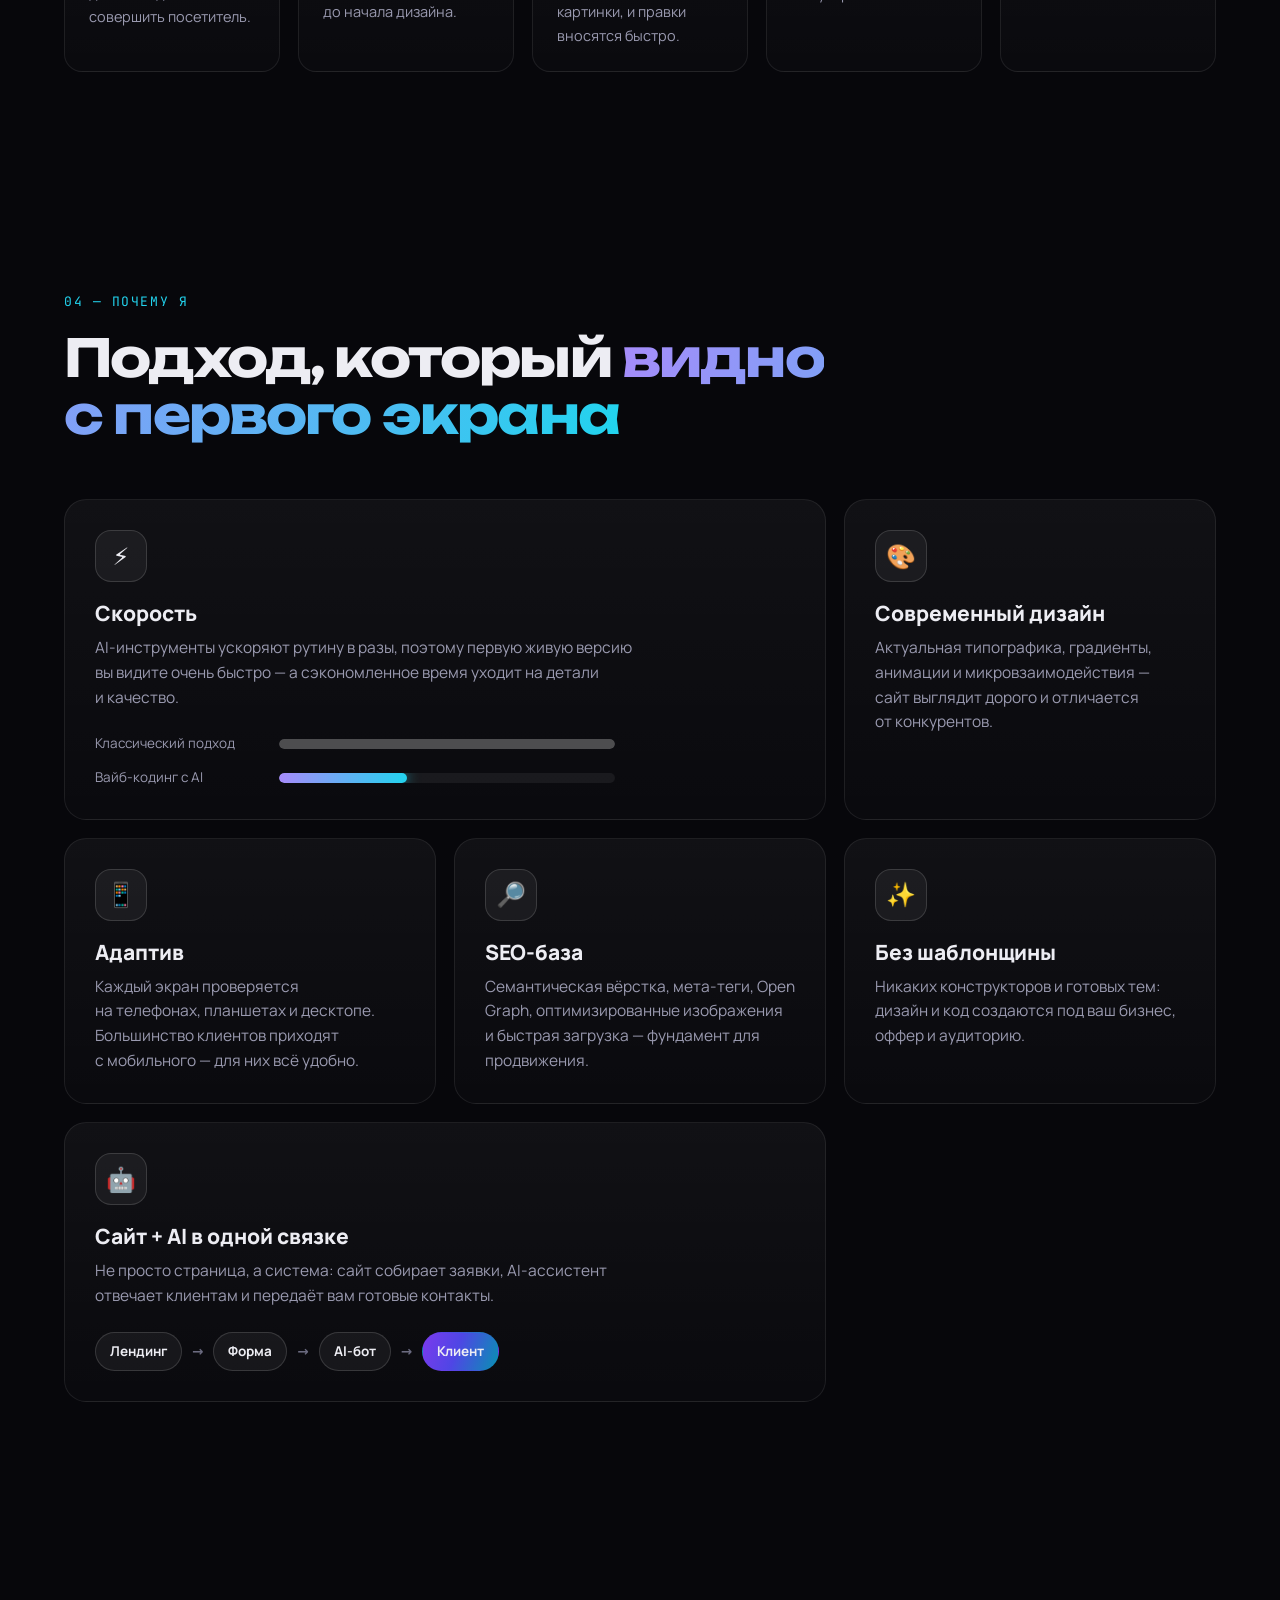
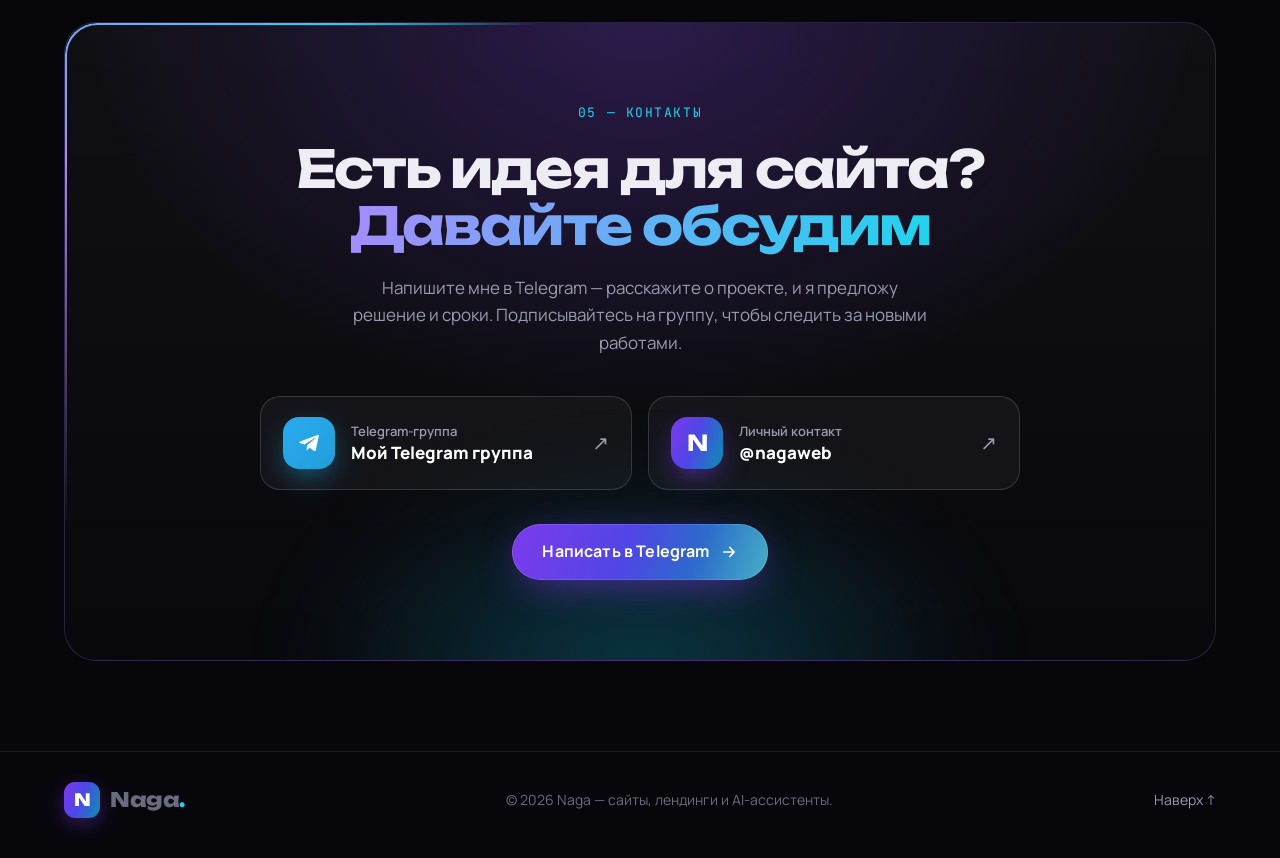
==== commit 4c166ed0: "Keep the prefilled greeting on personal Telegram links Only the username changes to nagaweb; the ori" ====
--- a/index.html
+++ b/index.html
@@ -467,7 +467,7 @@
               <span class="contact__go">↗</span>
             </a>
 
-            <a href="https://t.me/nagaweb" class="contact__card" target="_blank" rel="noopener noreferrer">
+            <a href="https://t.me/nagaweb?text=%D0%97%D0%B4%D1%80%D0%B0%D0%B2%D1%81%D1%82%D0%B2%D1%83%D0%B9%D1%82%D0%B5%2C%20%D1%8F%20%D1%85%D0%BE%D1%82%D0%B5%D0%BB%20%D0%B1%D1%8B%20%D0%BE%D0%B1%D1%81%D1%83%D0%B4%D0%B8%D1%82%D1%8C%20%D1%81%20%D0%B2%D0%B0%D0%BC%D0%B8%20%D0%BF%D1%80%D0%BE%D0%B5%D0%BA%D1%82" class="contact__card" target="_blank" rel="noopener noreferrer">
               <span class="contact__icon contact__icon--me">N</span>
               <span class="contact__meta">
                 <span class="contact__label">Личный контакт</span>
@@ -477,7 +477,7 @@
             </a>
           </div>
 
-          <a href="https://t.me/nagaweb" class="btn btn--shimmer btn--lg contact__cta" target="_blank" rel="noopener noreferrer"><span>Написать в&nbsp;Telegram</span>
+          <a href="https://t.me/nagaweb?text=%D0%97%D0%B4%D1%80%D0%B0%D0%B2%D1%81%D1%82%D0%B2%D1%83%D0%B9%D1%82%D0%B5%2C%20%D1%8F%20%D1%85%D0%BE%D1%82%D0%B5%D0%BB%20%D0%B1%D1%8B%20%D0%BE%D0%B1%D1%81%D1%83%D0%B4%D0%B8%D1%82%D1%8C%20%D1%81%20%D0%B2%D0%B0%D0%BC%D0%B8%20%D0%BF%D1%80%D0%BE%D0%B5%D0%BA%D1%82" class="btn btn--shimmer btn--lg contact__cta" target="_blank" rel="noopener noreferrer"><span>Написать в&nbsp;Telegram</span>
             <svg width="18" height="18" viewBox="0 0 24 24" fill="none" stroke="currentColor" stroke-width="2.2" stroke-linecap="round" stroke-linejoin="round"><path d="M5 12h14M13 6l6 6-6 6"/></svg>
           </a>
         </div>
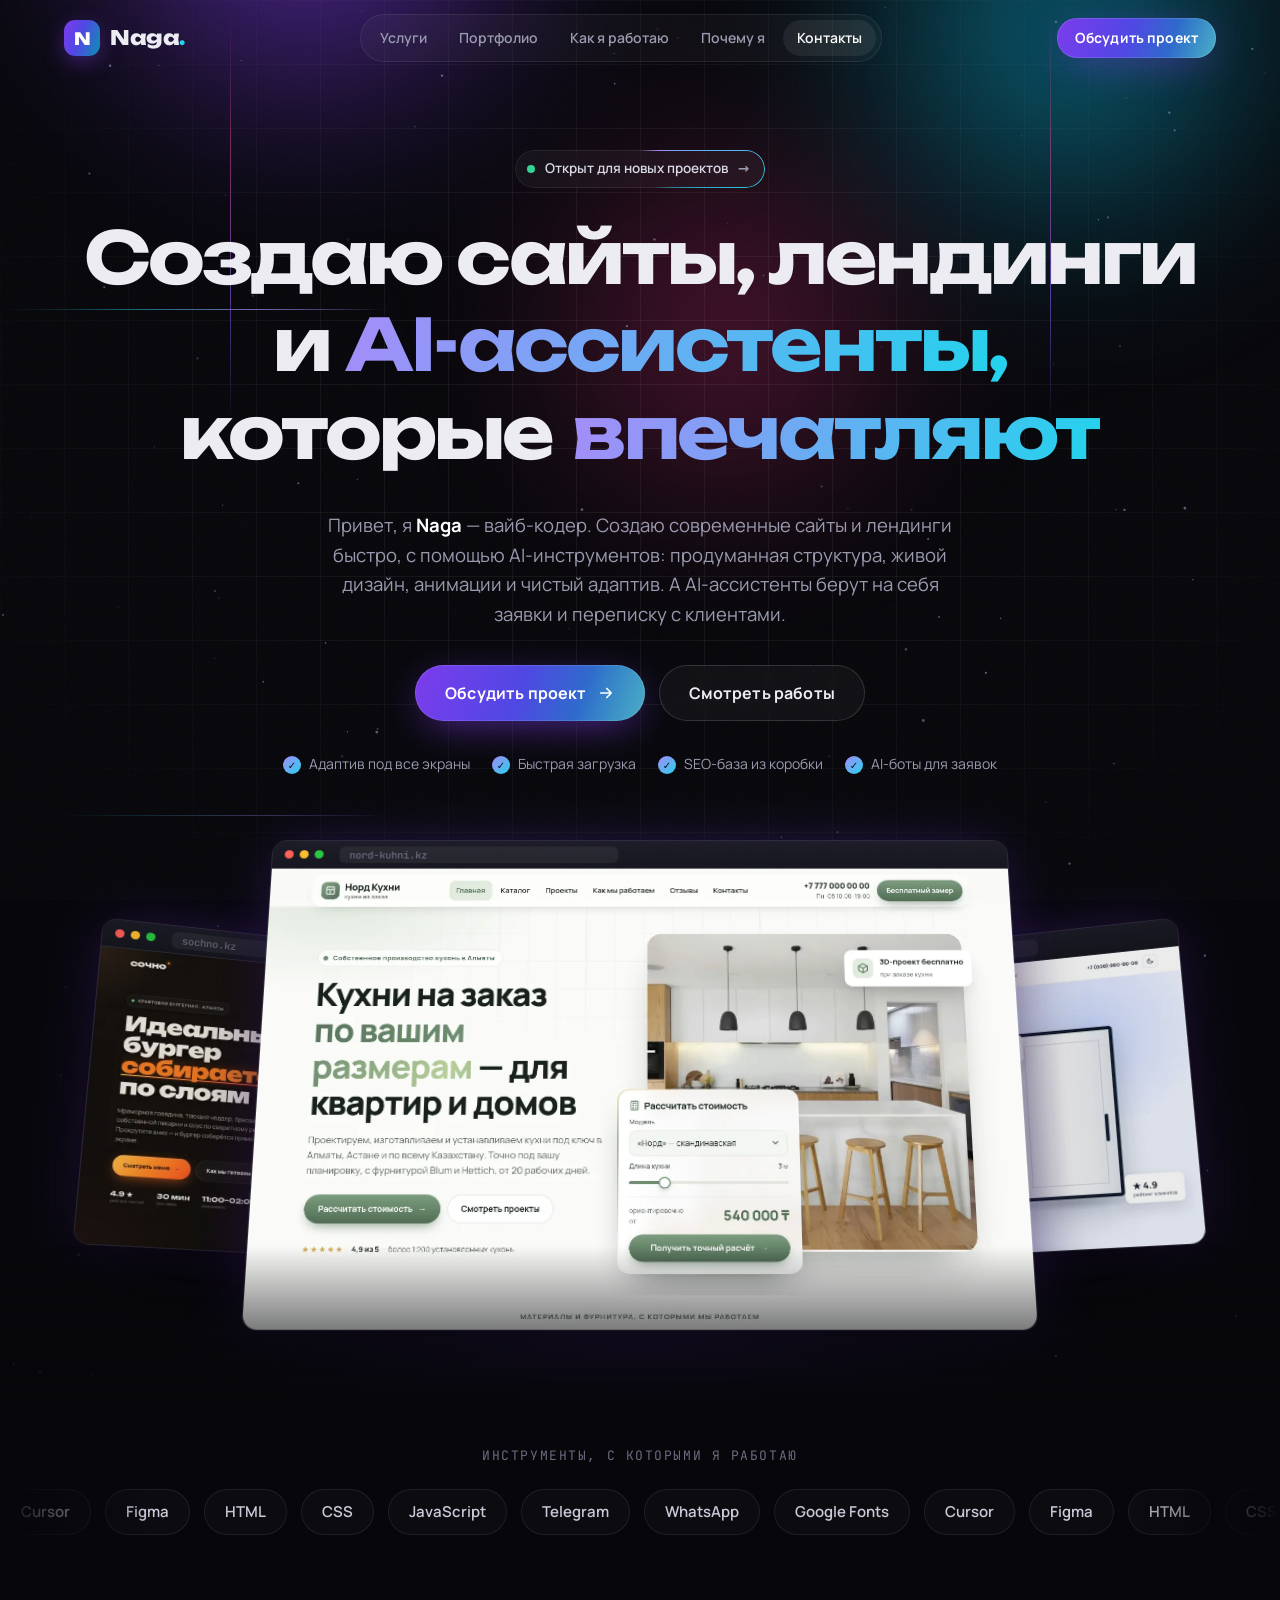
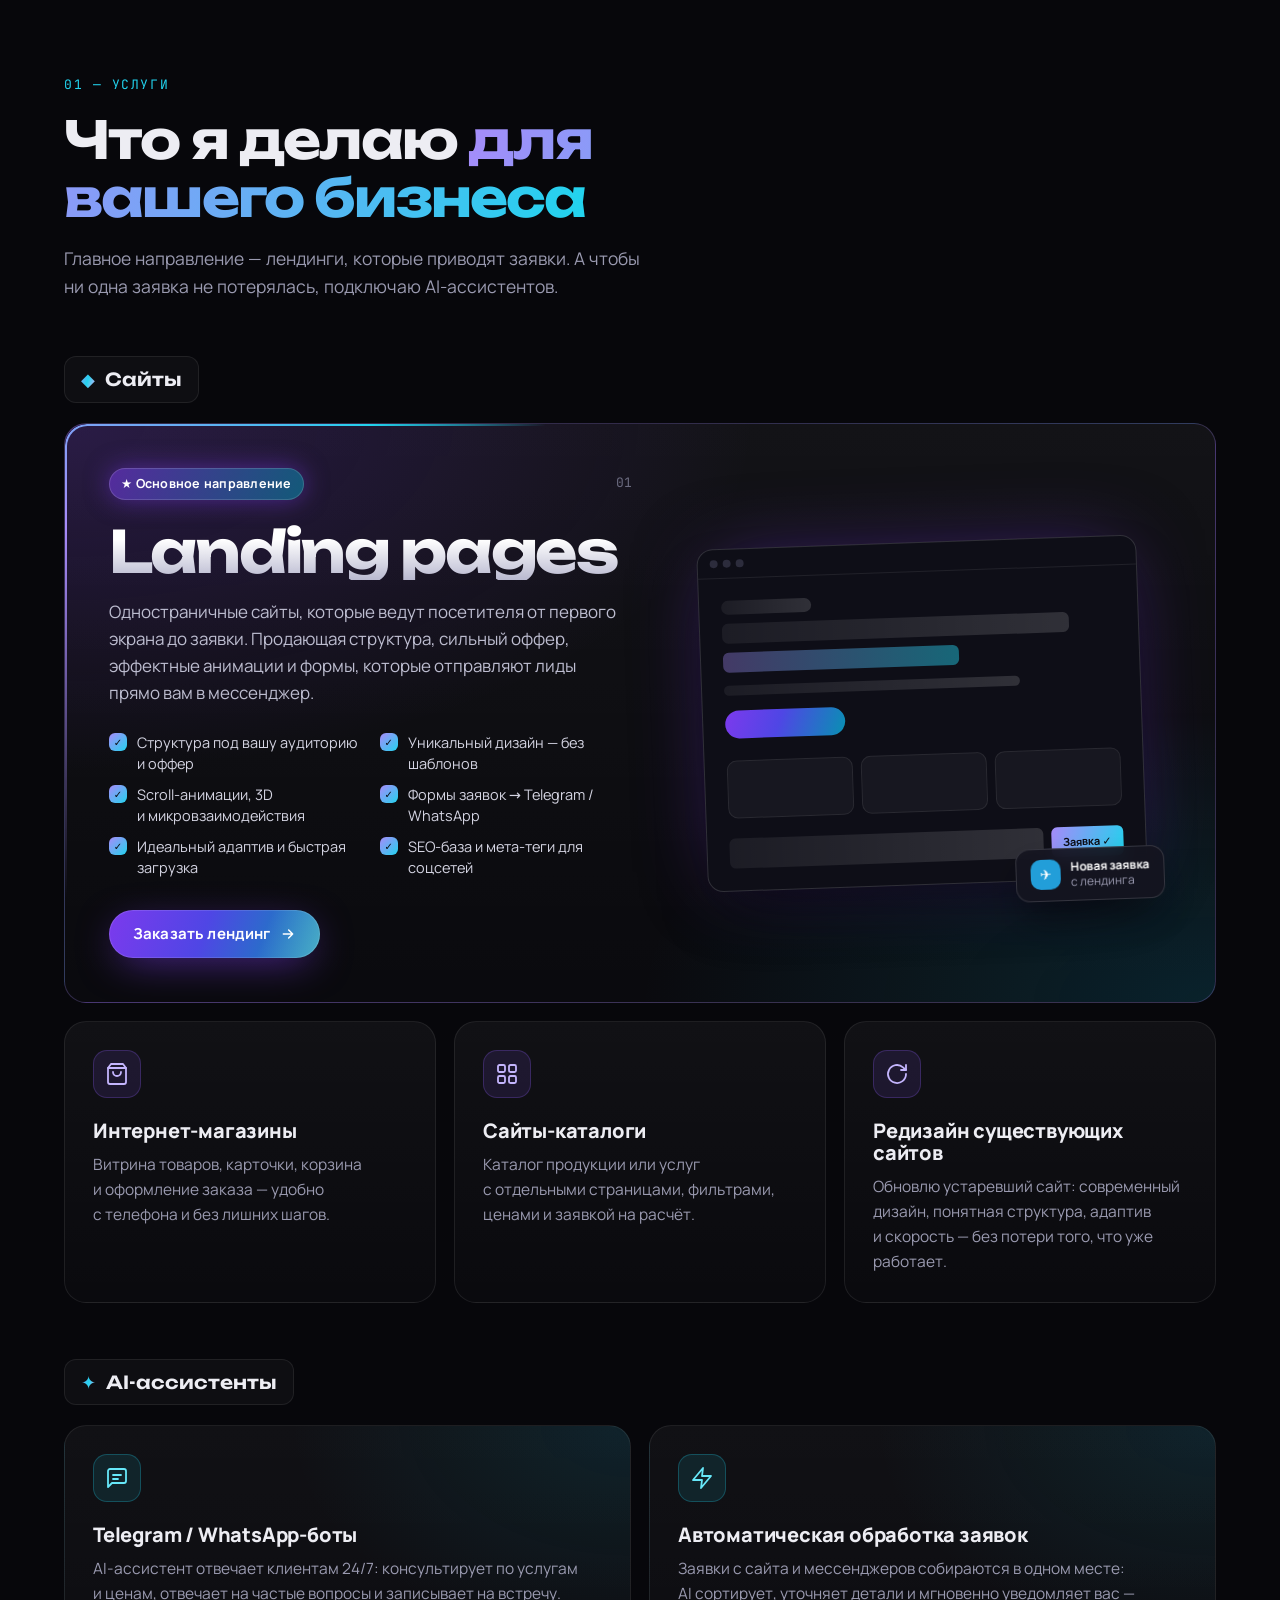
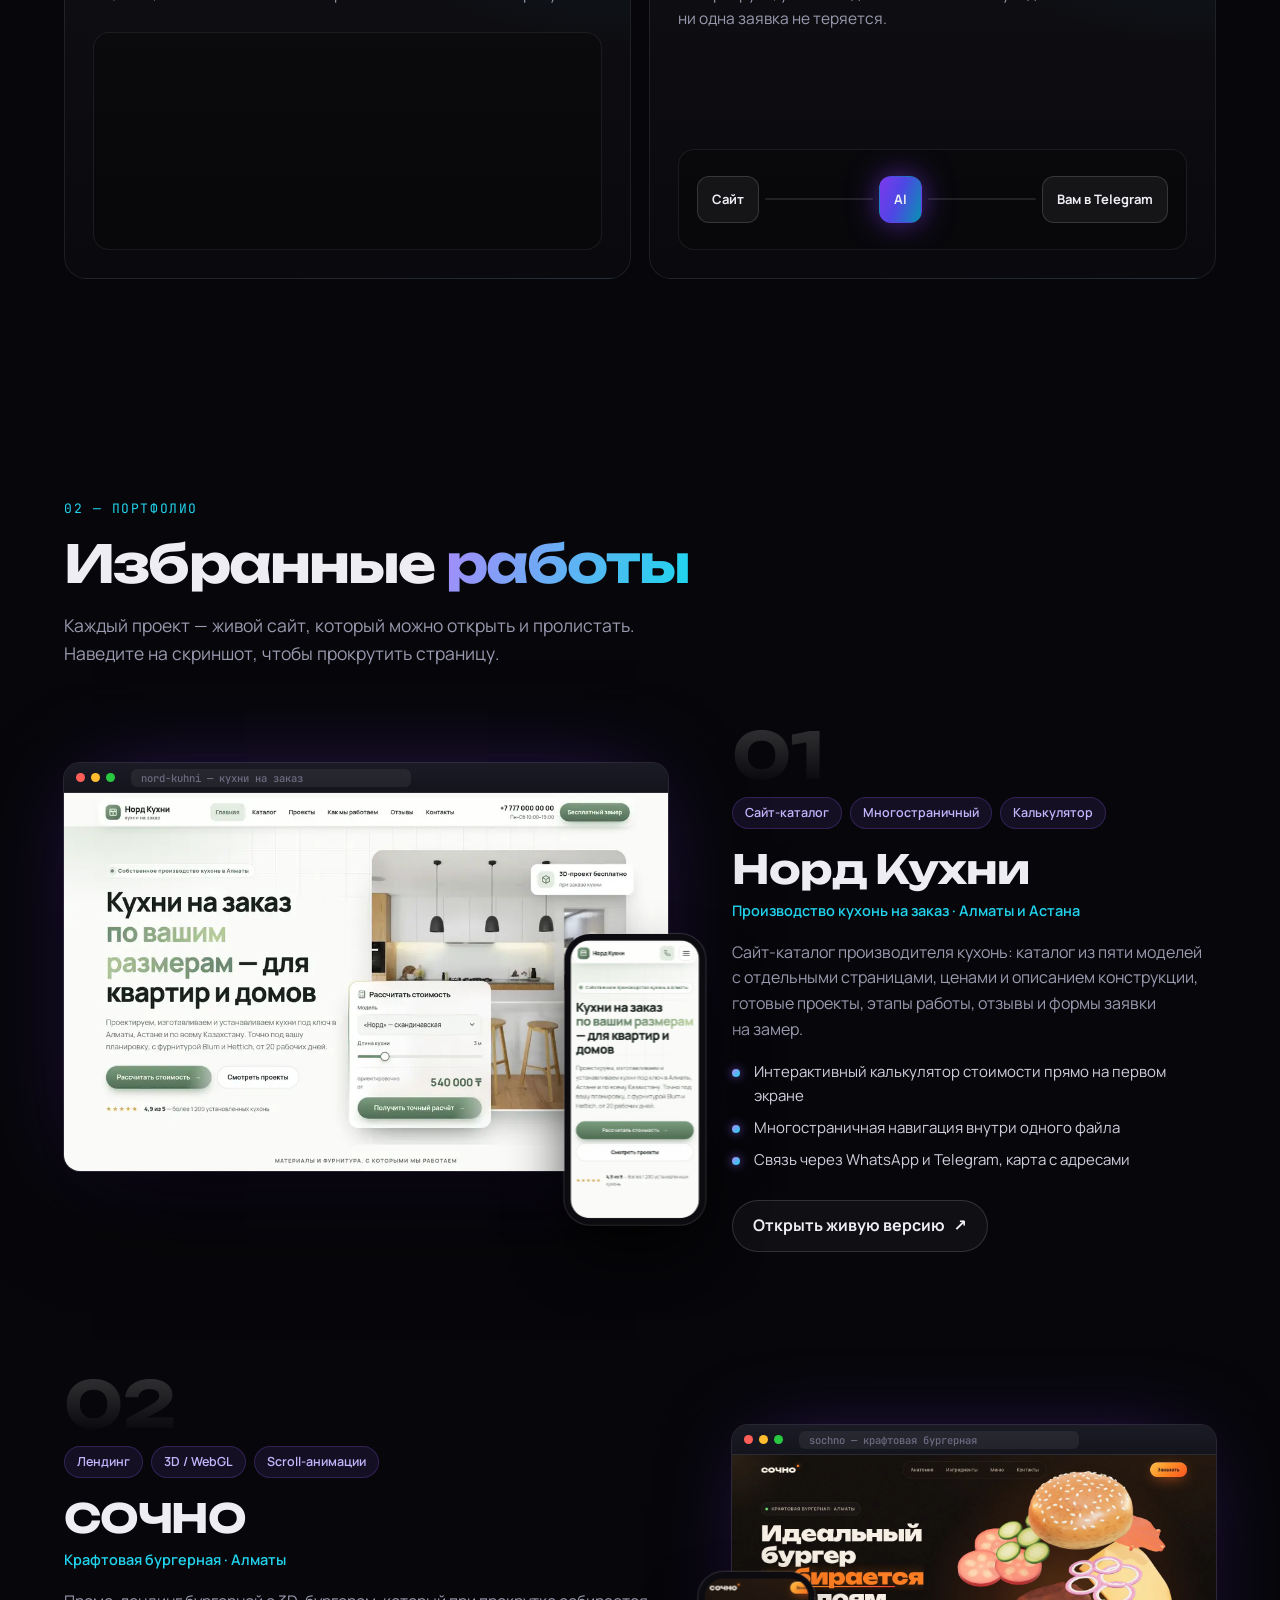
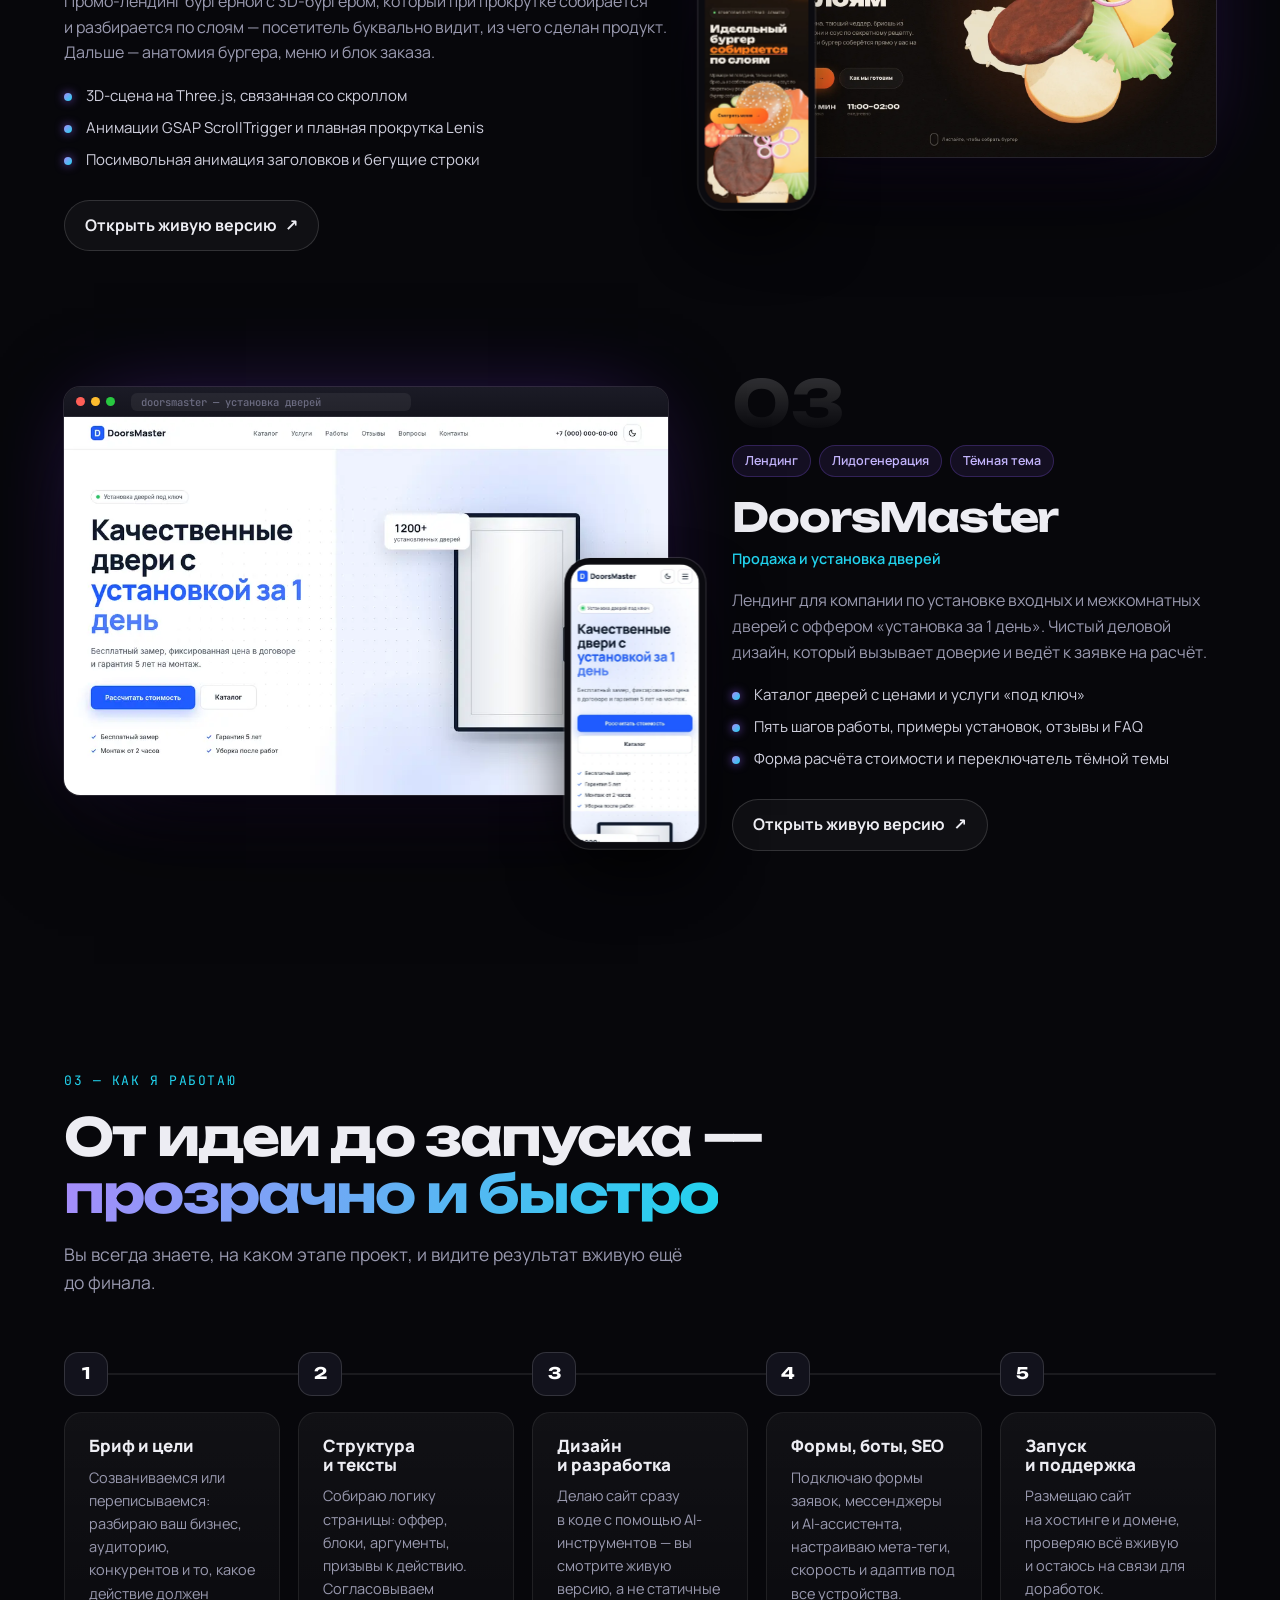
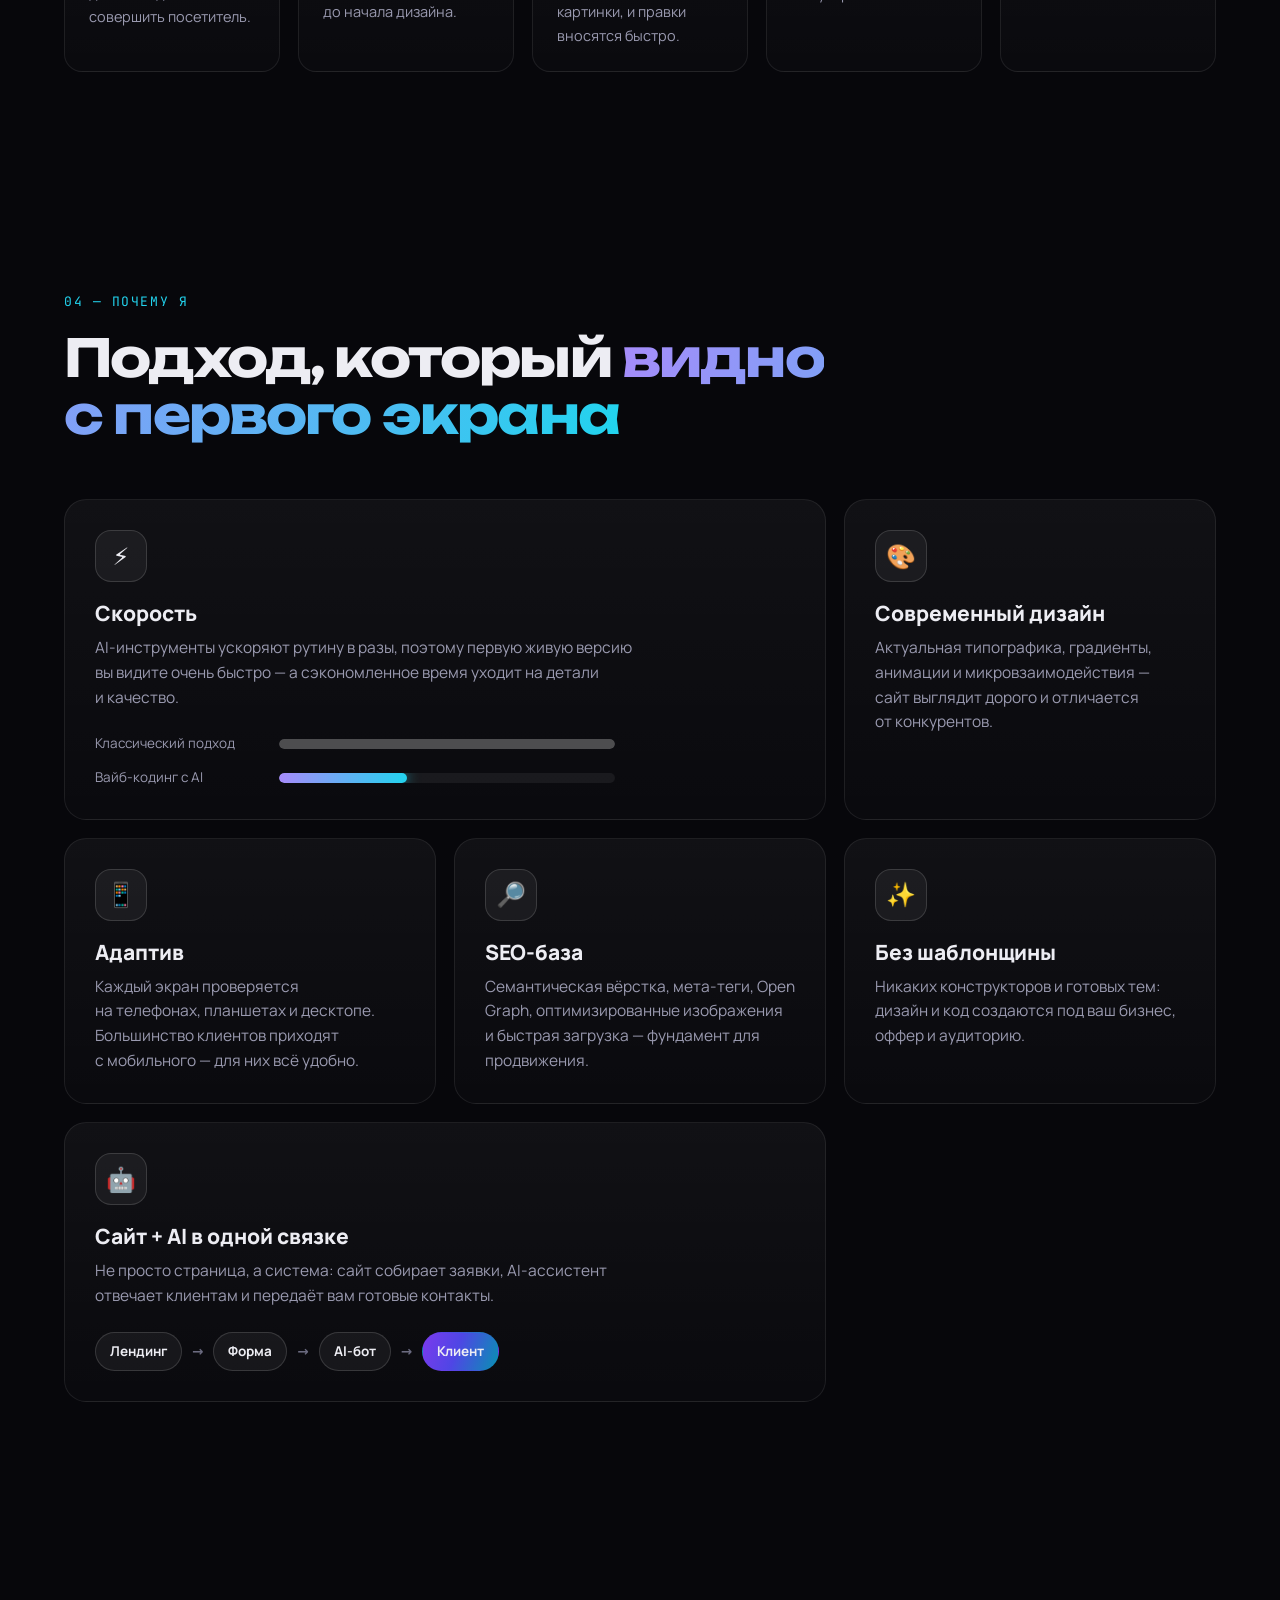
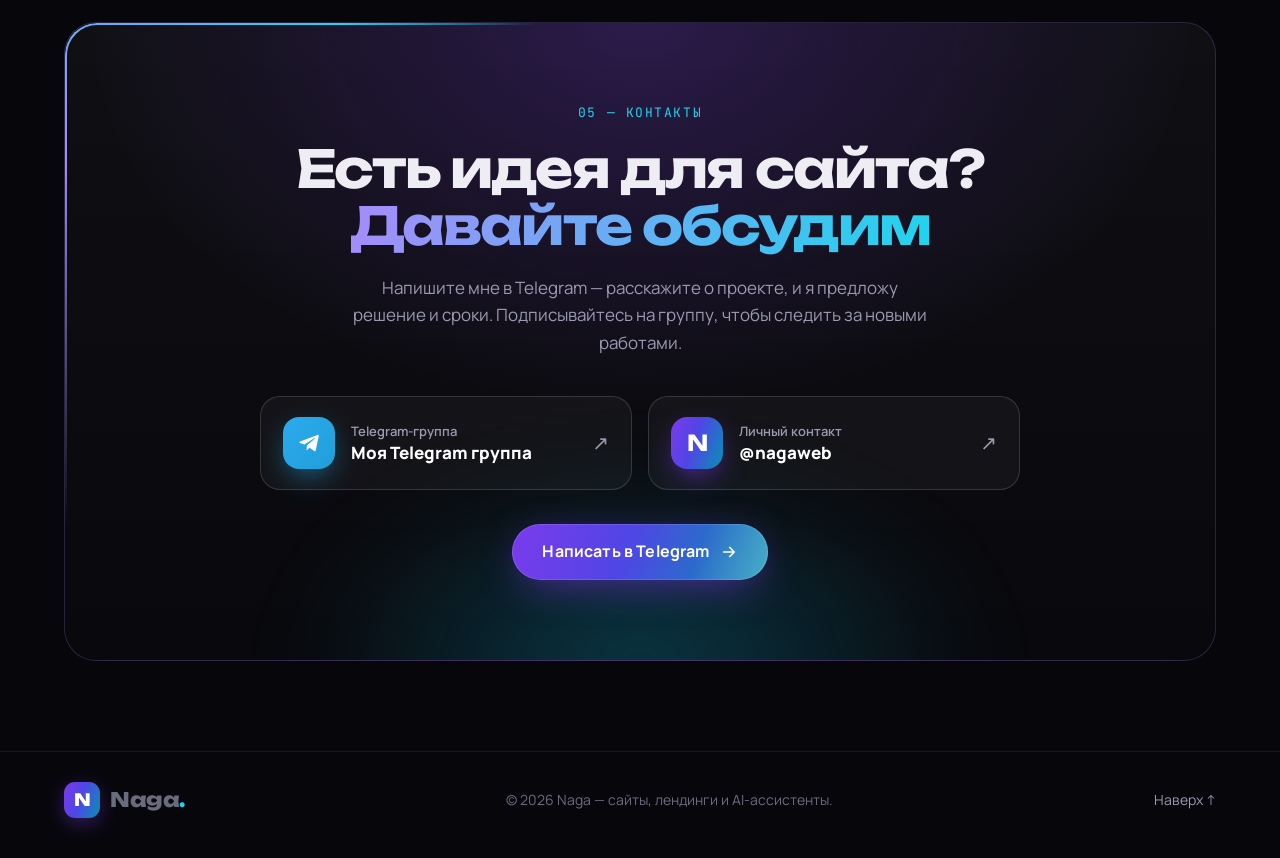
==== commit 85c5f02f: "Correct the Telegram group card title to Моя Telegram группа Co-authored-by: Nagaxxs <Nagaxxs@users." ====
--- a/index.html
+++ b/index.html
@@ -462,7 +462,7 @@
               </span>
               <span class="contact__meta">
                 <span class="contact__label">Telegram-группа</span>
-                <span class="contact__value">Мой Telegram группа</span>
+                <span class="contact__value">Моя Telegram группа</span>
               </span>
               <span class="contact__go">↗</span>
             </a>
